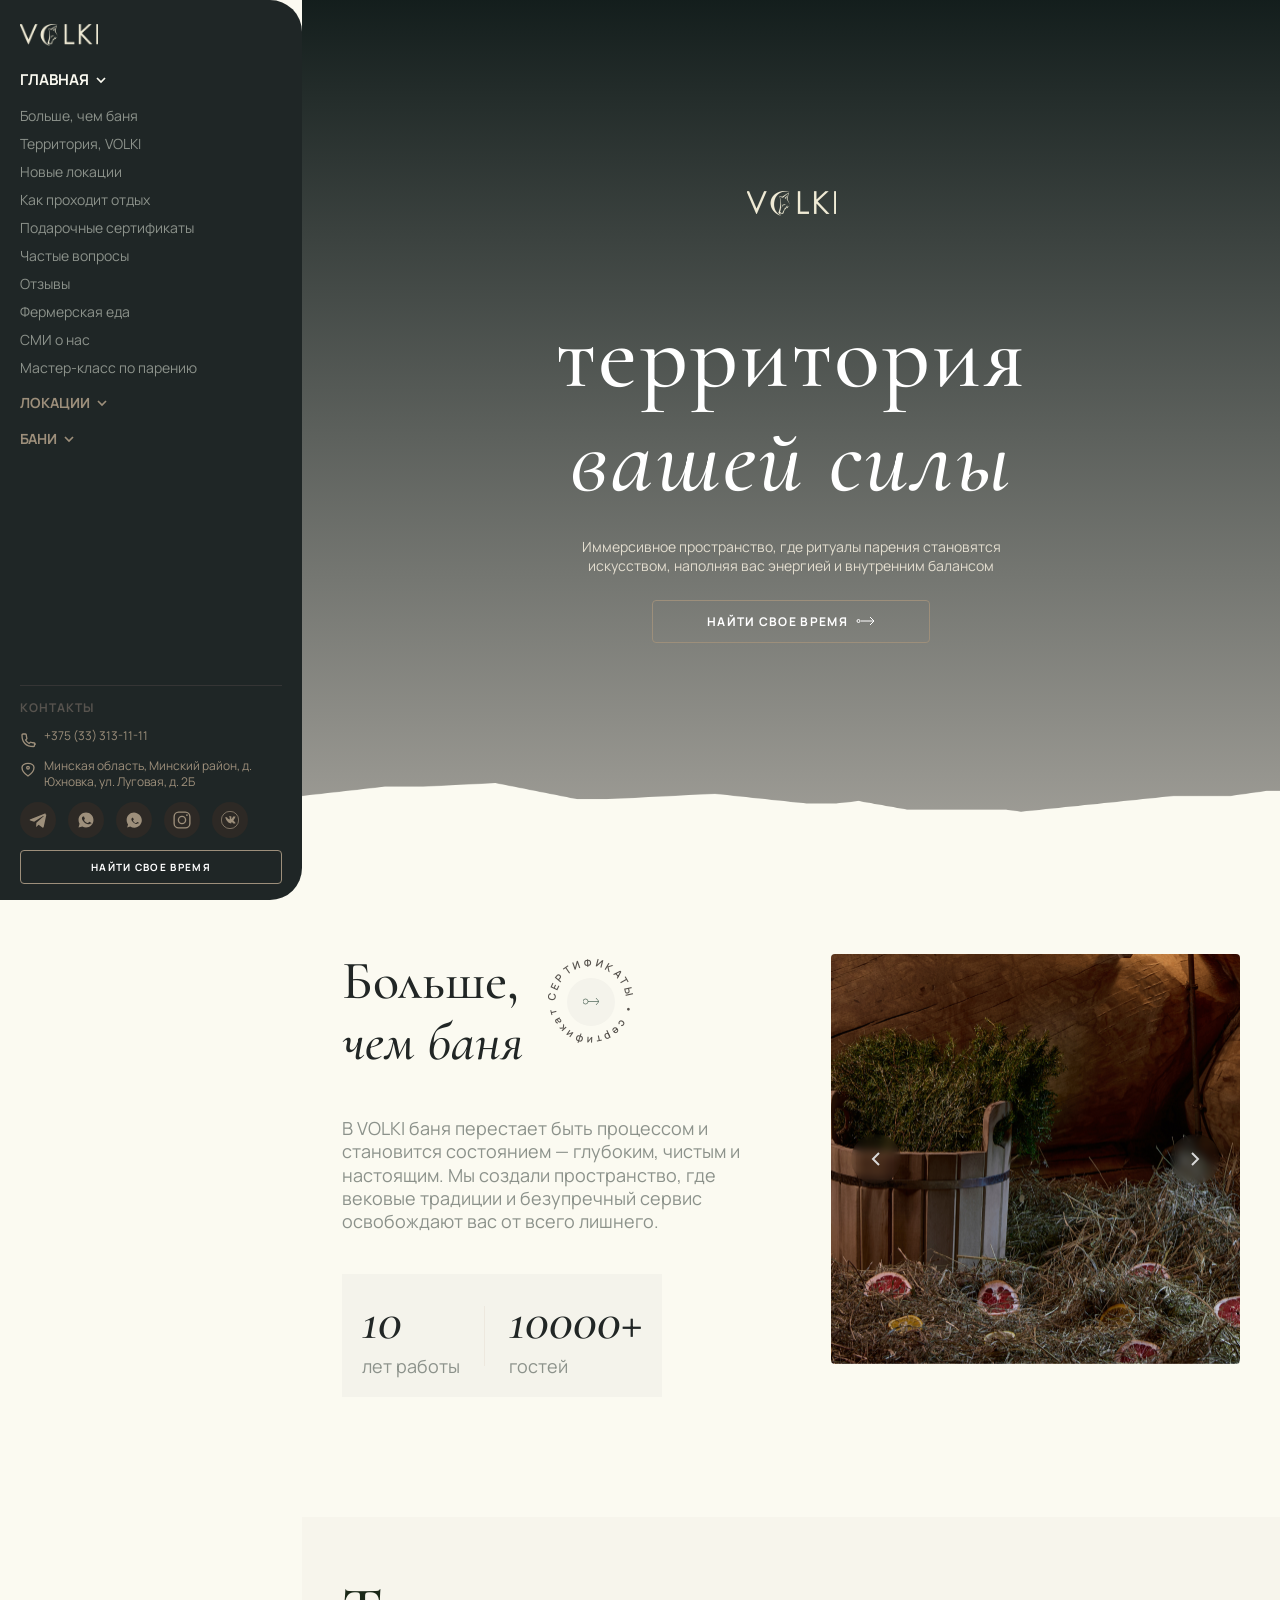
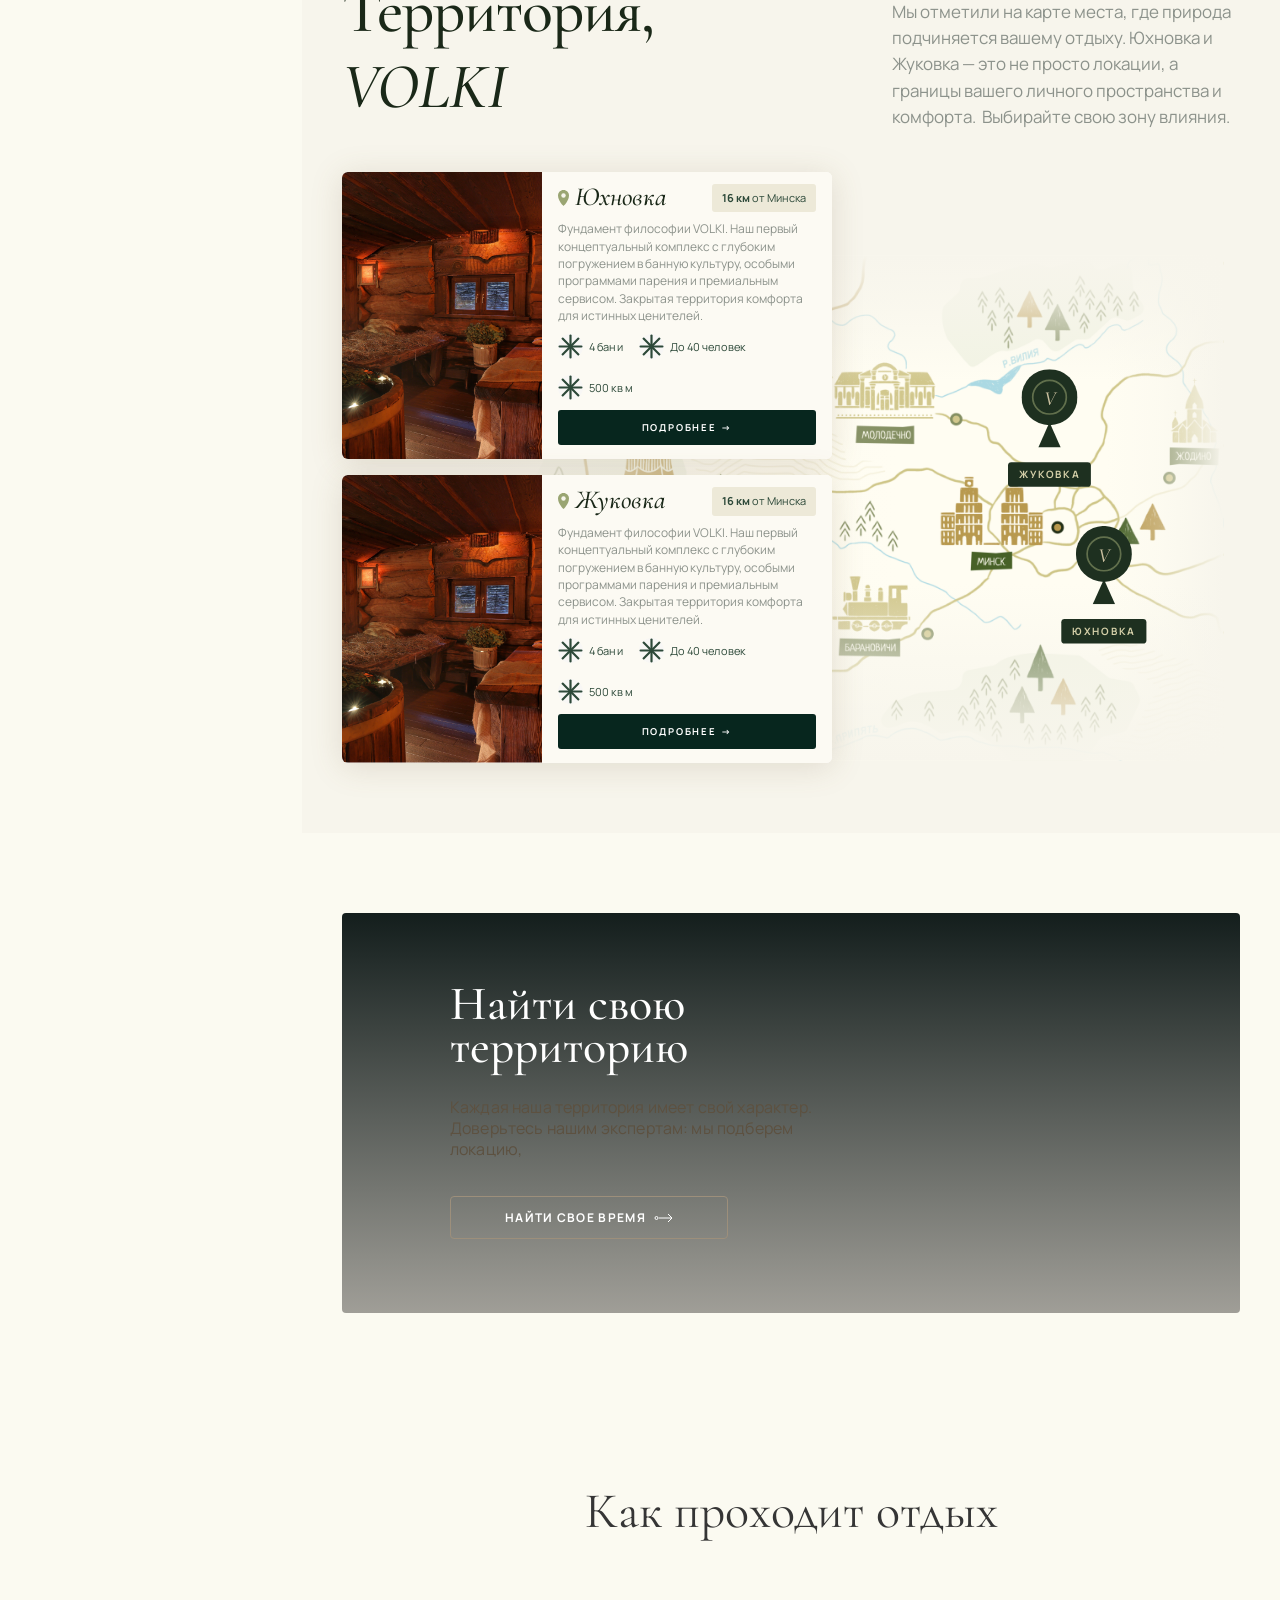
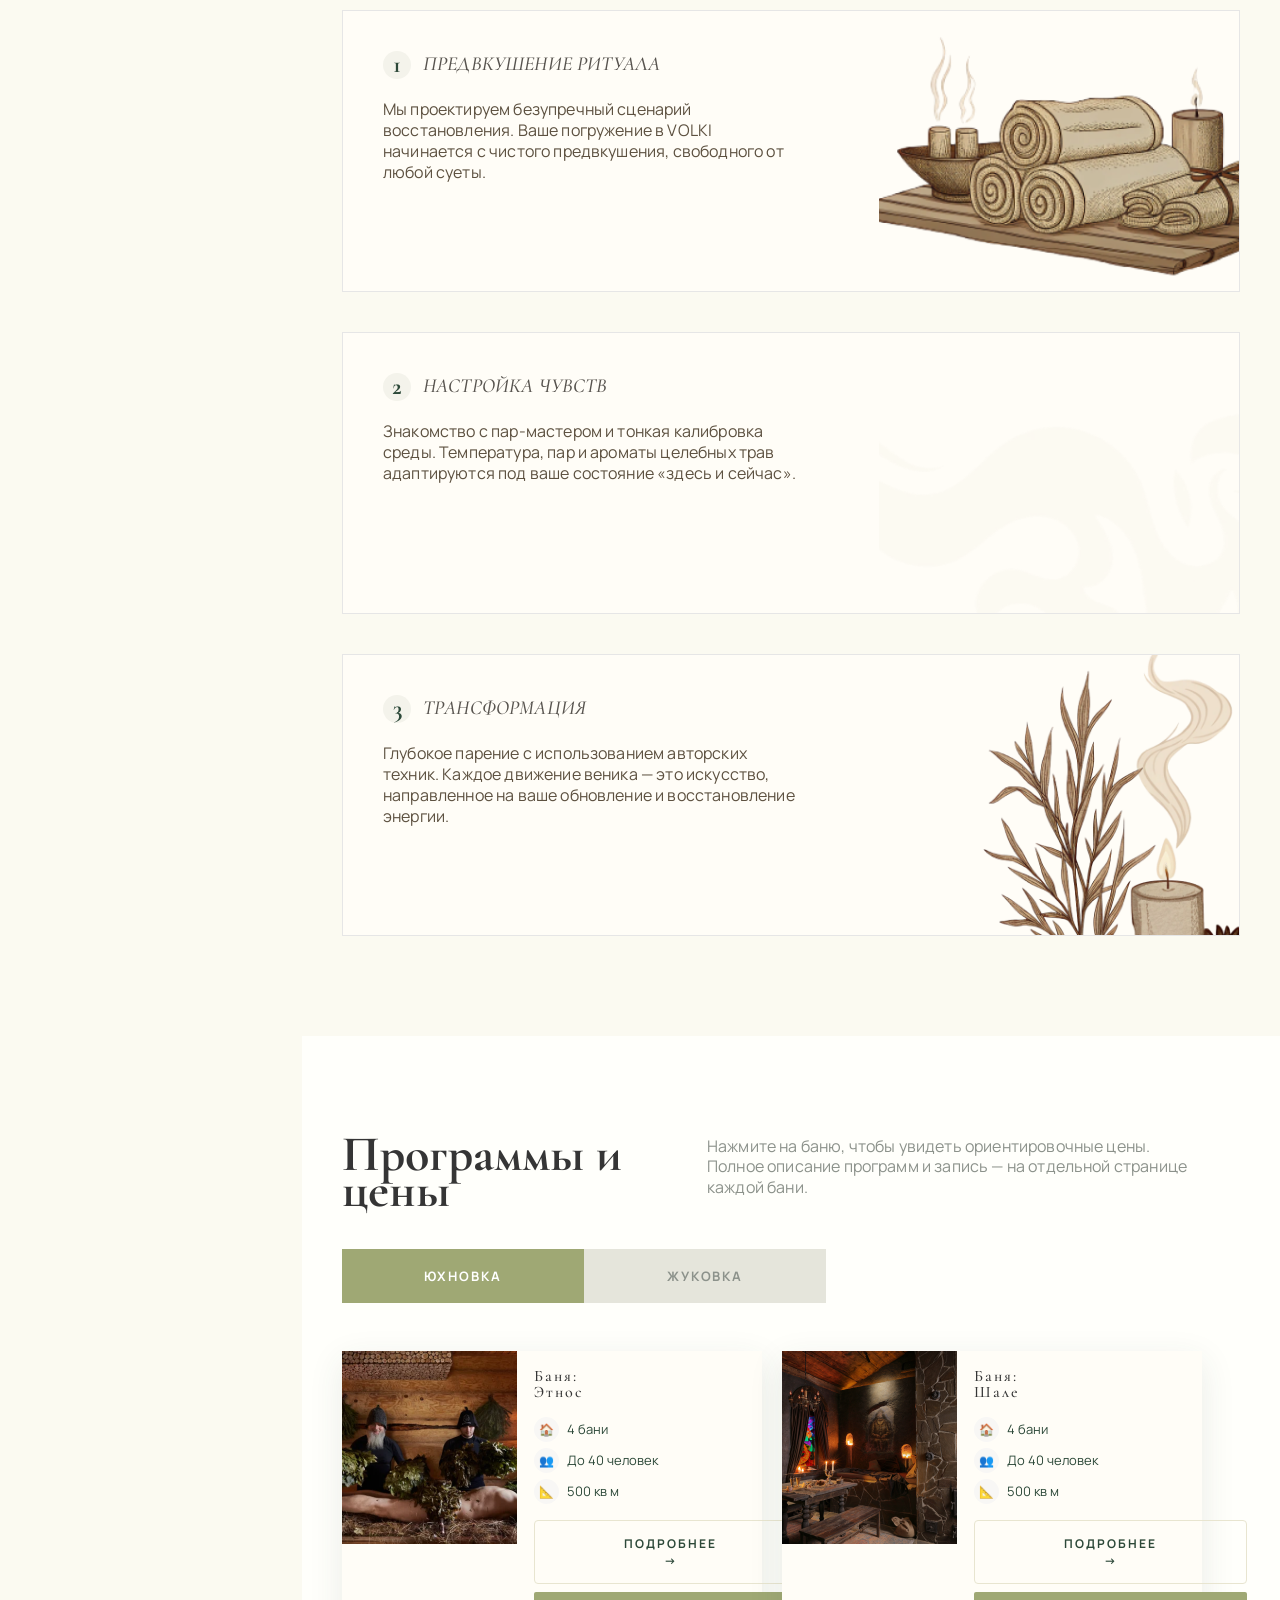
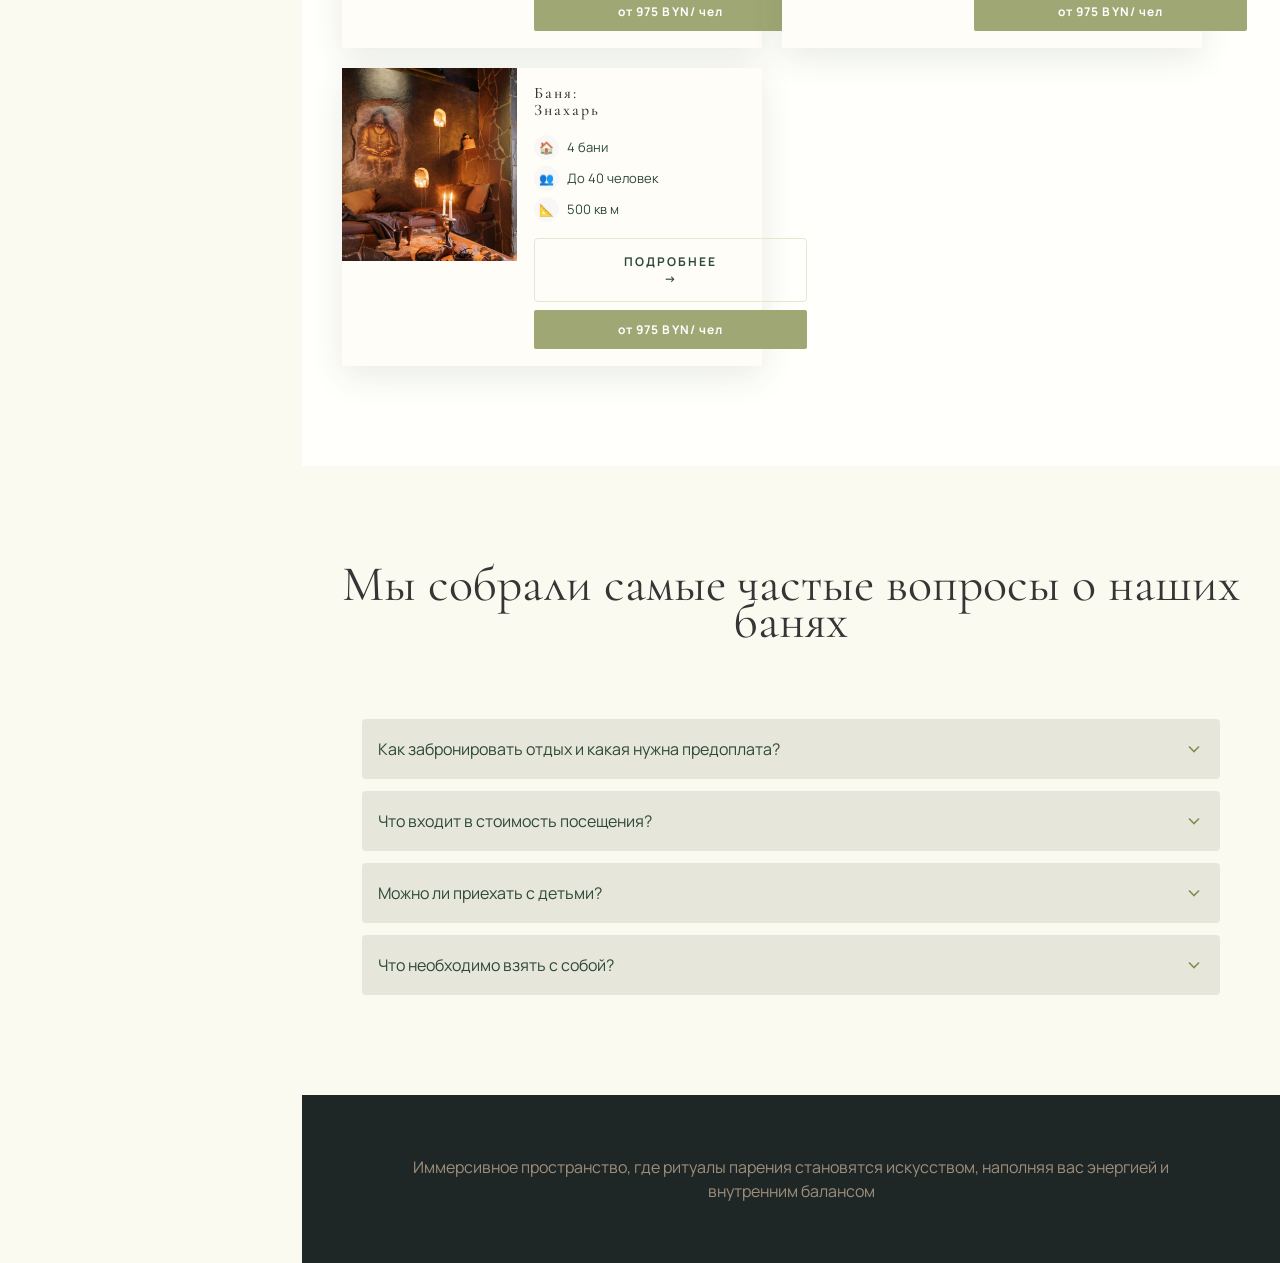
==== home.html @ fb0eeafc "Реорганизация структуры проекта - Создана логичная структура директорий (css/, js/, assets/, section" ====
<!DOCTYPE html>
<html lang="ru">
<head>
    <meta charset="UTF-8">
    <meta name="viewport" content="width=device-width, initial-scale=1.0">
    <title>VOLKI - Территория вашей силы</title>
    <link rel="preconnect" href="https://fonts.googleapis.com">
    <link rel="preconnect" href="https://fonts.gstatic.com" crossorigin>
    <link href="https://fonts.googleapis.com/css2?family=Cormorant+Garamond:ital,wght@0,400;0,500;0,600;1,400;1,500;1,600&family=Manrope:wght@400;500;600;700&display=swap" rel="stylesheet">
    <link rel="stylesheet" href="css/home-styles.css">
    <link rel="stylesheet" href="css/sections/territory-section.css">
</head>
<body>
    <!-- Mobile Menu Toggle -->
    <button class="menu-toggle" aria-label="Toggle menu">
        <span></span>
        <span></span>
        <span></span>
    </button>

    <!-- Left Sidebar Menu -->
    <aside class="sidebar-menu">
        <div class="sidebar-content">
            <!-- Top Section -->
            <div class="sidebar-top">
                <!-- Logo -->
                <div class="sidebar-logo">
                    <img src="assets/images/logo.png" alt="VOLKI">
                </div>

                <!-- Main Navigation -->
                <div class="sidebar-nav-header">
                    <span>ГЛАВНАЯ</span>
                    <svg width="16" height="16" viewBox="0 0 16 16" fill="none">
                        <path d="M4 6l4 4 4-4" stroke="#fbfaf1" stroke-width="1.67"/>
                    </svg>
                </div>

                <nav class="sidebar-nav">
                    <a href="#more-than-banya" class="nav-link">Больше, чем баня</a>
                    <a href="#territory" class="nav-link">Территория, VOLKI</a>
                    <a href="#new-locations" class="nav-link">Новые локации</a>
                    <a href="#rest-process" class="nav-link">Как проходит отдых</a>
                    <a href="#certificates" class="nav-link">Подарочные сертификаты</a>
                    <a href="#faq" class="nav-link">Частые вопросы</a>
                    <a href="#reviews" class="nav-link">Отзывы</a>
                    <a href="#farm-food" class="nav-link">Фермерская еда</a>
                    <a href="#media" class="nav-link">СМИ о нас</a>
                    <a href="#masterclass" class="nav-link">Мастер-класс по парению</a>
                </nav>

                <!-- Locations Section -->
                <div class="sidebar-section">
                    <div class="sidebar-section-header">
                        <span>ЛОКАЦИИ</span>
                        <svg width="16" height="16" viewBox="0 0 16 16" fill="none">
                            <path d="M4 6l4 4 4-4" stroke="#9d8f7b" stroke-width="1.67"/>
                        </svg>
                    </div>
                </div>

                <!-- Banya Section -->
                <div class="sidebar-section">
                    <div class="sidebar-section-header">
                        <span>БАНИ</span>
                        <svg width="16" height="16" viewBox="0 0 16 16" fill="none">
                            <path d="M4 6l4 4 4-4" stroke="#9d8f7b" stroke-width="1.67"/>
                        </svg>
                    </div>
                </div>
            </div>

            <!-- Bottom Section -->
            <div class="sidebar-bottom">
                <!-- Divider -->
                <div class="sidebar-divider"></div>

                <!-- Contacts -->
                <div class="sidebar-contacts">
                    <h4 class="contacts-title">Контакты</h4>

                    <a href="tel:+375333131111" class="contact-item">
                        <svg width="16" height="16" viewBox="0 0 16 16" fill="none">
                            <path d="M14.5 11.2v2.3c0 .6-.5 1-1 1-7.5 0-11.5-4-11.5-11.5 0-.6.5-1 1-1h2.3c.5 0 1 .4 1 1 0 1 .2 2 .5 2.8.2.4.1.9-.2 1.2l-1 1c.8 1.5 2 2.7 3.5 3.5l1-1c.3-.3.8-.4 1.2-.2.9.3 1.8.5 2.8.5.6 0 1 .4 1 .9z" stroke="#9d8f7b" stroke-width="1.33" fill="none"/>
                        </svg>
                        <span>+375 (33) 313-11-11</span>
                    </a>

                    <div class="contact-item">
                        <svg width="16" height="16" viewBox="0 0 16 16" fill="none">
                            <path d="M8 14s-6-4-6-8.5C2 3 4.7 1.3 8 1.3S14 3 14 5.5C14 10 8 14 8 14z" stroke="#9d8f7b" stroke-width="1.33" fill="none"/>
                            <circle cx="8" cy="5.7" r="1.3" stroke="#9d8f7b" stroke-width="1.33" fill="none"/>
                        </svg>
                        <span>Минская область, Минский район, д. Юхновка, ул. Луговая, д. 2Б</span>
                    </div>
                </div>

                <!-- Social Links -->
                <div class="sidebar-social">
                    <a href="#" class="social-link" aria-label="Telegram">
                        <svg width="20" height="20" viewBox="0 0 20 20" fill="none">
                            <path d="M18.4 2.6L1.6 9.2c-1.1.4-1.1 1.1-.2 1.4l4.3 1.3 10-6.3c.5-.3.9-.1.6.2l-8.1 7.3-.3 4.4c.4 0 .6-.2.8-.4l2-1.9 4.2 3.1c.8.4 1.3.2 1.5-.7l2.7-12.7c.3-1.1-.4-1.6-1.1-1.3z" fill="#9d8f7b"/>
                        </svg>
                    </a>
                    <a href="#" class="social-link" aria-label="WhatsApp">
                    <svg width="20" height="20" viewBox="0 0 20 20" fill="none">
                        <path d="M10 1.7C5.3 1.7 1.7 5.3 1.7 10c0 1.5.4 2.9 1.1 4.1L1.7 18.3l4.3-1.1c1.2.7 2.6 1.1 4 1.1 4.7 0 8.3-3.6 8.3-8.3S14.7 1.7 10 1.7zm4.8 11.8c-.2.6-1.2 1.1-1.6 1.2-.4 0-.9.1-2.8-.6-2.4-1-3.9-3.4-4-3.6-.1-.2-.9-1.2-.9-2.3s.6-1.6.8-1.8c.2-.2.4-.3.6-.3h.4c.2 0 .4 0 .6.4.2.5.7 1.7.8 1.8.1.1.1.3 0 .4-.1.2-.2.3-.3.4l-.4.5c-.1.1-.3.3-.1.6.2.3.7 1.2 1.6 1.9 1.1.9 2 1.2 2.3 1.3.3.1.4.1.6-.1.2-.2.7-.8.9-1.1.2-.3.4-.2.6-.1.2.1 1.3.6 1.5.7.2.1.4.2.4.3.1.2.1.9-.1 1.5z" fill="#9d8f7b"/>
                    </svg>
                </a>
                <a href="#" class="social-link" aria-label="Viber">
                    <svg width="20" height="20" viewBox="0 0 20 20" fill="none">
                        <path d="M10 1.8c-4.5 0-8.2 3.7-8.2 8.2 0 1.8.6 3.5 1.6 4.9l-1 3.3 3.4-1c1.4.9 3 1.4 4.7 1.4 4.5 0 8.2-3.7 8.2-8.2S14.5 1.8 10 1.8zm4.5 11.5c-.2.5-.9 1-1.3 1-.3 0-.7.1-2.2-.5-1.9-.8-3.1-2.7-3.2-2.8-.1-.1-.7-1-.7-1.8s.5-1.3.6-1.5c.2-.2.3-.2.5-.2h.3c.2 0 .3 0 .5.3.2.4.6 1.4.6 1.5.1.1.1.2 0 .3-.1.2-.2.2-.3.4l-.3.4c-.1.1-.2.2-.1.5.2.2.6 1 1.3 1.5.9.7 1.6 1 1.8 1 .2.1.3.1.5-.1.2-.2.6-.6.7-.9.2-.2.3-.2.5-.1.2.1 1 .5 1.2.6.2.1.3.2.3.2.1.2.1.7-.1 1.2z" fill="#9d8f7b"/>
                    </svg>
                </a>
                <a href="#" class="social-link" aria-label="Instagram">
                    <svg width="20" height="20" viewBox="0 0 20 20" fill="none">
                        <rect x="1.25" y="1.25" width="17.5" height="17.5" rx="5" stroke="#9d8f7b" stroke-width="1.5" fill="none"/>
                        <circle cx="10" cy="10" r="4" stroke="#9d8f7b" stroke-width="1.5" fill="none"/>
                        <circle cx="15.5" cy="4.5" r="1" fill="#9d8f7b"/>
                    </svg>
                </a>
                <a href="#" class="social-link" aria-label="VK">
                    <svg width="20" height="20" viewBox="0 0 20 20" fill="none">
                        <circle cx="10" cy="10" r="9.6" stroke="#9d8f7b" stroke-width="0.8" fill="none"/>
                        <path d="M10.5 13.8h.7s.2 0 .3-.1c.1-.1.1-.3.1-.3s0-1 .4-1.1c.4-.1 1 1 1.5 1.4.4.3.7.2.7.2l1.4-.1s.7 0 .4-.6c0-.1-.3-.6-1.4-1.7-1.2-1.1-1-1 .4-3 .8-1.2 1.2-2 1.1-2.3-.1-.3-.8-.2-.8-.2h-1.6s-.1 0-.2.1c-.1 0-.1.1-.1.1s-.3.7-.6 1.3c-.7 1.3-1 1.4-1.1 1.3-.3-.2-.2-.7-.2-1.1 0-1.2.2-1.7-.4-1.8-.2 0-.3-.1-.8-.1-.6 0-1.1 0-1.4.1-.2.1-.3.3-.2.3.1 0 .5.1.7.4.3.4.3 1.2.3 1.2s.2 1.4-.4 1.6c-.4.1-.9-.5-2-1.3-.3-.4-.5-.9-.5-.9s0-.1-.1-.2c-.1-.1-.2-.1-.2-.1h-1.5s-.2 0-.3.1c-.1.1 0 .2 0 .2s1.4 3.3 3 5c1.5 1.5 3.2 1.4 3.2 1.4z" fill="#9d8f7b"/>
                    </svg>
                </a>
            </div>

            <!-- CTA Button -->
            <button class="sidebar-cta">
                <span>Найти свое время</span>
            </button>
        </div>
    </div>
</aside>

    <!-- Main Content -->
    <main class="main-content">
    <!-- Hero Section -->
    <section class="hero">
        <div class="hero-content">
            <div class="logo">
                <img src="assets/images/logo.png" alt="VOLKI">
            </div>
            <div class="hero-text">
                <h1 class="hero-title">
                    <span class="title-regular">территория</span>
                    <span class="title-italic">вашей силы</span>
                </h1>
                <p class="hero-description">
                    Иммерсивное пространство, где ритуалы парения становятся искусством, наполняя вас энергией и внутренним балансом
                </p>
                <button class="cta-button">
                    <span>Найти свое время</span>
                    <svg width="19" height="16" viewBox="0 0 19 16" fill="none">
                        <circle cx="2.5" cy="8" r="1.5" stroke="white"/>
                        <path d="M5 8h13M14 4l4 4-4 4" stroke="white" stroke-width="1"/>
                    </svg>
                </button>
            </div>
        </div>
        <!-- Wave Divider -->
        <div class="wave-divider">
            <img src="assets/images/wave-divider.png" alt="">
        </div>
    </section>

    <!-- More Than Banya Section -->
    <section id="more-than-banya" class="more-than-banya-section">
        <div class="container">
            <div class="more-than-banya-content">
                <div class="more-than-banya-text">
                    <div class="title-with-badge">
                        <h2 class="section-title">
                            <span class="title-regular">Больше,</span>
                            <span class="title-italic">чем баня</span>
                        </h2>
                        <div class="rotating-badge">
                            <svg class="rotating-text" viewBox="0 0 100 100" width="95" height="95">
                                <defs>
                                    <path id="circlePath" d="M 50, 50 m -37, 0 a 37,37 0 1,1 74,0 a 37,37 0 1,1 -74,0"/>
                                </defs>
                                <text fill="#57534e" font-size="11" font-family="Manrope" font-weight="600" letter-spacing="3">
                                    <textPath href="#circlePath">СЕРТИФИКАТЫ • сертификат VOLKI • </textPath>
                                </text>
                            </svg>
                            <div class="badge-center">
                                <svg width="16" height="13" viewBox="0 0 16 13" fill="none">
                                    <circle cx="2.5" cy="6.5" r="2.5" fill="none" stroke="#2d4939" stroke-width="0.6"/>
                                    <path d="M5 6.5h11M13 3l3 3.5-3 3.5" stroke="#2d4939" stroke-width="0.6"/>
                                </svg>
                            </div>
                        </div>
                    </div>
                    <p class="section-description">
                        В VOLKI баня перестает быть процессом и становится состоянием — глубоким, чистым и настоящим. Мы создали пространство, где вековые традиции и безупречный сервис освобождают вас от всего лишнего.
                    </p>
                    <div class="stats-grid">
                        <div class="stat-item">
                            <div class="stat-number">10</div>
                            <div class="stat-label">лет работы</div>
                        </div>
                        <div class="stat-divider"></div>
                        <div class="stat-item">
                            <div class="stat-number">10000+</div>
                            <div class="stat-label">гостей</div>
                        </div>
                    </div>
                </div>
                <div class="more-than-banya-image">
                    <img src="assets/images/more-than-banya-bg.png" alt="VOLKI интерьер">
                    <button class="nav-btn prev-btn" aria-label="Previous">
                        <svg width="24" height="24" viewBox="0 0 24 24" fill="none">
                            <path d="M15 18l-6-6 6-6" stroke="#d9d9d9" stroke-width="2"/>
                        </svg>
                    </button>
                    <button class="nav-btn next-btn" aria-label="Next">
                        <svg width="24" height="24" viewBox="0 0 24 24" fill="none">
                            <path d="M9 18l6-6-6-6" stroke="#d9d9d9" stroke-width="2"/>
                        </svg>
                    </button>
                </div>
            </div>
        </div>
    </section>

    <!-- Territory Section -->
    <section id="territory" class="territory-section">

    <!-- ── MAP: absolute background, bleeds under cards ── -->
    <div class="territory-map-bg">
        <img src="assets/images/territory-map-clean.png" alt="Карта территорий VOLKI">

        <div class="map-markers">
            <!-- ЖУКОВКА -->
            <div class="map-marker marker-zhukovka">
                <svg width="50" height="70" viewBox="0 0 50 70" fill="none" xmlns="http://www.w3.org/2000/svg">
                    <circle cx="25" cy="25" r="25" fill="#1e3020"/>
                    <path d="M25 47.5 L15 70 L35 70 Z" fill="#1e3020"/>
                    <circle cx="25" cy="25" r="15" fill="#1e3020" stroke="rgba(154,165,114,0.55)" stroke-width="1.5"/>
                    <text x="25" y="32" text-anchor="middle" fill="#c8be9e"
                          font-size="18" font-family="Cormorant Garamond, serif"
                          font-style="italic" font-weight="500">V</text>
                </svg>
                <div class="marker-label">ЖУКОВКА</div>
            </div>

            <!-- ЮХНОВКА -->
            <div class="map-marker marker-yukhnovka">
                <svg width="50" height="70" viewBox="0 0 50 70" fill="none" xmlns="http://www.w3.org/2000/svg">
                    <circle cx="25" cy="25" r="25" fill="#1e3020"/>
                    <path d="M25 47.5 L15 70 L35 70 Z" fill="#1e3020"/>
                    <circle cx="25" cy="25" r="15" fill="#1e3020" stroke="rgba(154,165,114,0.55)" stroke-width="1.5"/>
                    <text x="25" y="32" text-anchor="middle" fill="#c8be9e"
                          font-size="18" font-family="Cormorant Garamond, serif"
                          font-style="italic" font-weight="500">V</text>
                </svg>
                <div class="marker-label">ЮХНОВКА</div>
            </div>
        </div>
    </div>

    <!-- ── CONTENT ── -->
    <div class="container">
        <div class="territory-layout">

            <div class="territory-header">
                <h2 class="section-title">
                    <span class="title-regular">Территория,</span>
                    <span class="title-italic">VOLKI</span>
                </h2>
            </div>

            <div class="territory-description">
                <p>Мы отметили на карте места, где природа подчиняется вашему отдыху. Юхновка и Жуковка — это не просто локации, а границы вашего личного пространства и комфорта.&nbsp; Выбирайте свою зону влияния.</p>
            </div>

            <div class="territory-cards">

                <!-- Юхновка -->
                <div class="location-card">
                    <div class="location-image">
                        <img src="assets/images/yukhnovka-photo.png" alt="Юхновка">
                    </div>
                    <div class="location-info">
                        <div class="location-header">
                            <div class="location-title">
                                <svg class="location-icon" width="11" height="16" viewBox="0 0 11 16" fill="none">
                                    <path d="M5.5 0C2.46 0 0 2.46 0 5.5c0 5.5 5.5 10.5 5.5 10.5S11 11 11 5.5C11 2.46 8.54 0 5.5 0z" fill="#9aa572"/>
                                    <circle cx="5.5" cy="5.5" r="2.2" fill="#f7f5ec"/>
                                </svg>
                                <h3>Юхновка</h3>
                            </div>
                            <div class="location-distance"><strong>16 км</strong> от Минска</div>
                        </div>
                        <p class="location-description">Фундамент философии VOLKI. Наш первый концептуальный комплекс с глубоким погружением в банную культуру, особыми программами парения и премиальным сервисом. Закрытая территория комфорта для истинных ценителей.</p>
                        <div class="location-features">
                            <div class="feature-item">
                                <svg width="16" height="16" viewBox="0 0 16 16" fill="none" class="feature-icon">
                                    <line x1="8" y1="1" x2="8" y2="15" stroke="#2d4939" stroke-width="1.4" stroke-linecap="round"/>
                                    <line x1="1" y1="8" x2="15" y2="8" stroke="#2d4939" stroke-width="1.4" stroke-linecap="round"/>
                                    <line x1="2.93" y1="2.93" x2="13.07" y2="13.07" stroke="#2d4939" stroke-width="1.4" stroke-linecap="round"/>
                                    <line x1="13.07" y1="2.93" x2="2.93" y2="13.07" stroke="#2d4939" stroke-width="1.4" stroke-linecap="round"/>
                                </svg>
                                <span>4 бани</span>
                            </div>
                            <div class="feature-item">
                                <svg width="16" height="16" viewBox="0 0 16 16" fill="none" class="feature-icon">
                                    <line x1="8" y1="1" x2="8" y2="15" stroke="#2d4939" stroke-width="1.4" stroke-linecap="round"/>
                                    <line x1="1" y1="8" x2="15" y2="8" stroke="#2d4939" stroke-width="1.4" stroke-linecap="round"/>
                                    <line x1="2.93" y1="2.93" x2="13.07" y2="13.07" stroke="#2d4939" stroke-width="1.4" stroke-linecap="round"/>
                                    <line x1="13.07" y1="2.93" x2="2.93" y2="13.07" stroke="#2d4939" stroke-width="1.4" stroke-linecap="round"/>
                                </svg>
                                <span>До 40 человек</span>
                            </div>
                            <div class="feature-item">
                                <svg width="16" height="16" viewBox="0 0 16 16" fill="none" class="feature-icon">
                                    <line x1="8" y1="1" x2="8" y2="15" stroke="#2d4939" stroke-width="1.4" stroke-linecap="round"/>
                                    <line x1="1" y1="8" x2="15" y2="8" stroke="#2d4939" stroke-width="1.4" stroke-linecap="round"/>
                                    <line x1="2.93" y1="2.93" x2="13.07" y2="13.07" stroke="#2d4939" stroke-width="1.4" stroke-linecap="round"/>
                                    <line x1="13.07" y1="2.93" x2="2.93" y2="13.07" stroke="#2d4939" stroke-width="1.4" stroke-linecap="round"/>
                                </svg>
                                <span>500 кв м</span>
                            </div>
                        </div>
                        <button class="location-button">Подробнее →</button>
                    </div>
                </div>

                <!-- Жуковка -->
                <div class="location-card">
                    <div class="location-image">
                        <img src="assets/images/zhukovka-photo.png" alt="Жуковка">
                    </div>
                    <div class="location-info">
                        <div class="location-header">
                            <div class="location-title">
                                <svg class="location-icon" width="11" height="16" viewBox="0 0 11 16" fill="none">
                                    <path d="M5.5 0C2.46 0 0 2.46 0 5.5c0 5.5 5.5 10.5 5.5 10.5S11 11 11 5.5C11 2.46 8.54 0 5.5 0z" fill="#9aa572"/>
                                    <circle cx="5.5" cy="5.5" r="2.2" fill="#f7f5ec"/>
                                </svg>
                                <h3>Жуковка</h3>
                            </div>
                            <div class="location-distance"><strong>16 км</strong> от Минска</div>
                        </div>
                        <p class="location-description">Фундамент философии VOLKI. Наш первый концептуальный комплекс с глубоким погружением в банную культуру, особыми программами парения и премиальным сервисом. Закрытая территория комфорта для истинных ценителей.</p>
                        <div class="location-features">
                            <div class="feature-item">
                                <svg width="16" height="16" viewBox="0 0 16 16" fill="none" class="feature-icon">
                                    <line x1="8" y1="1" x2="8" y2="15" stroke="#2d4939" stroke-width="1.4" stroke-linecap="round"/>
                                    <line x1="1" y1="8" x2="15" y2="8" stroke="#2d4939" stroke-width="1.4" stroke-linecap="round"/>
                                    <line x1="2.93" y1="2.93" x2="13.07" y2="13.07" stroke="#2d4939" stroke-width="1.4" stroke-linecap="round"/>
                                    <line x1="13.07" y1="2.93" x2="2.93" y2="13.07" stroke="#2d4939" stroke-width="1.4" stroke-linecap="round"/>
                                </svg>
                                <span>4 бани</span>
                            </div>
                            <div class="feature-item">
                                <svg width="16" height="16" viewBox="0 0 16 16" fill="none" class="feature-icon">
                                    <line x1="8" y1="1" x2="8" y2="15" stroke="#2d4939" stroke-width="1.4" stroke-linecap="round"/>
                                    <line x1="1" y1="8" x2="15" y2="8" stroke="#2d4939" stroke-width="1.4" stroke-linecap="round"/>
                                    <line x1="2.93" y1="2.93" x2="13.07" y2="13.07" stroke="#2d4939" stroke-width="1.4" stroke-linecap="round"/>
                                    <line x1="13.07" y1="2.93" x2="2.93" y2="13.07" stroke="#2d4939" stroke-width="1.4" stroke-linecap="round"/>
                                </svg>
                                <span>До 40 человек</span>
                            </div>
                            <div class="feature-item">
                                <svg width="16" height="16" viewBox="0 0 16 16" fill="none" class="feature-icon">
                                    <line x1="8" y1="1" x2="8" y2="15" stroke="#2d4939" stroke-width="1.4" stroke-linecap="round"/>
                                    <line x1="1" y1="8" x2="15" y2="8" stroke="#2d4939" stroke-width="1.4" stroke-linecap="round"/>
                                    <line x1="2.93" y1="2.93" x2="13.07" y2="13.07" stroke="#2d4939" stroke-width="1.4" stroke-linecap="round"/>
                                    <line x1="13.07" y1="2.93" x2="2.93" y2="13.07" stroke="#2d4939" stroke-width="1.4" stroke-linecap="round"/>
                                </svg>
                                <span>500 кв м</span>
                            </div>
                        </div>
                        <button class="location-button">Подробнее →</button>
                    </div>
                </div>

            </div>

            <div class="territory-map-cell"></div>

        </div>
    </div>
</section>

    <!-- Find Territory CTA Section -->
    <section class="find-territory-section">
        <div class="container">
            <div class="find-territory-card">
                <div class="card-content">
                    <h2 class="card-title">
                        <span class="title-regular">Найти свою</span>
                        <span class="title-regular">территорию</span>
                    </h2>
                    <p class="card-description">
                        Каждая наша территория имеет свой характер. Доверьтесь нашим экспертам: мы подберем локацию,
                    </p>
                    <button class="cta-button">
                        <span>Найти свое время</span>
                        <svg width="19" height="16" viewBox="0 0 19 16" fill="none">
                            <circle cx="2.5" cy="8" r="1.5" stroke="white"/>
                            <path d="M5 8h13M14 4l4 4-4 4" stroke="white" stroke-width="1"/>
                        </svg>
                    </button>
                </div>
            </div>
        </div>
    </section>

    <!-- How Rest Works Section -->
    <section class="rest-process-section">
        <div class="container">
            <h2 class="section-title-center">Как проходит отдых</h2>
            <div class="rest-cards">
                <div class="rest-card">
                    <div class="card-text">
                        <div class="card-header">
                            <div class="card-number">1</div>
                            <h3 class="card-title-italic">ПРЕДВКУШЕНИЕ РИТУАЛА</h3>
                        </div>
                        <p class="card-description">
                            Мы проектируем безупречный сценарий восстановления. Ваше погружение в VOLKI начинается с чистого предвкушения, свободного от любой суеты.
                        </p>
                    </div>
                    <div class="card-image">
                        <img src="assets/images/rest-1.png" alt="Предвкушение ритуала">
                    </div>
                </div>
                <div class="rest-card">
                    <div class="card-text">
                        <div class="card-header">
                            <div class="card-number">2</div>
                            <h3 class="card-title-italic">НАСТРОЙКА ЧУВСТВ</h3>
                        </div>
                        <p class="card-description">
                            Знакомство с пар-мастером и тонкая калибровка среды. Температура, пар и ароматы целебных трав адаптируются под ваше состояние «здесь и сейчас».
                        </p>
                    </div>
                    <div class="card-image">
                        <img src="assets/images/rest-2.png" alt="Настройка чувств">
                    </div>
                </div>
                <div class="rest-card">
                    <div class="card-text">
                        <div class="card-header">
                            <div class="card-number">3</div>
                            <h3 class="card-title-italic">ТРАНСФОРМАЦИЯ</h3>
                        </div>
                        <p class="card-description">
                            Глубокое парение с использованием авторских техник. Каждое движение веника — это искусство, направленное на ваше обновление и восстановление энергии.
                        </p>
                    </div>
                    <div class="card-image">
                        <img src="assets/images/rest-3.png" alt="Трансформация">
                    </div>
                </div>
            </div>
        </div>
    </section>

    <!-- Programs and Prices Section -->
    <section class="programs-section">
        <div class="container">
            <div class="programs-header">
                <h2 class="section-title-left">Программы и цены</h2>
                <p class="section-description-right">
                    Нажмите на баню, чтобы увидеть ориентировочные цены.<br>
                    Полное описание программ и запись — на отдельной странице каждой бани.
                </p>
            </div>
            <div class="location-tabs">
                <button class="tab-button active">Юхновка</button>
                <button class="tab-button">Жуковка</button>
            </div>
            <div class="banya-cards">
                <div class="banya-card">
                    <img src="assets/images/banya-etnos.png" alt="Баня Этнос" class="banya-image">
                    <div class="banya-info">
                        <h3 class="banya-name">Баня:<br>Этнос</h3>
                        <div class="banya-features">
                            <div class="feature">
                                <span class="feature-icon">🏠</span>
                                <span>4 бани</span>
                            </div>
                            <div class="feature">
                                <span class="feature-icon">👥</span>
                                <span>До 40 человек</span>
                            </div>
                            <div class="feature">
                                <span class="feature-icon">📐</span>
                                <span>500 кв м</span>
                            </div>
                        </div>
                        <button class="details-button">ПОдробнее →</button>
                        <div class="price-tag">от 975 BYN/ чел</div>
                    </div>
                </div>
                <div class="banya-card">
                    <img src="assets/images/banya-shale.png" alt="Баня Шале" class="banya-image">
                    <div class="banya-info">
                        <h3 class="banya-name">Баня:<br>Шале</h3>
                        <div class="banya-features">
                            <div class="feature">
                                <span class="feature-icon">🏠</span>
                                <span>4 бани</span>
                            </div>
                            <div class="feature">
                                <span class="feature-icon">👥</span>
                                <span>До 40 человек</span>
                            </div>
                            <div class="feature">
                                <span class="feature-icon">📐</span>
                                <span>500 кв м</span>
                            </div>
                        </div>
                        <button class="details-button">ПОдробнее →</button>
                        <div class="price-tag">от 975 BYN/ чел</div>
                    </div>
                </div>
                <div class="banya-card">
                    <img src="assets/images/banya-znahar.png" alt="Баня Знахарь" class="banya-image">
                    <div class="banya-info">
                        <h3 class="banya-name">Баня:<br>Знахарь</h3>
                        <div class="banya-features">
                            <div class="feature">
                                <span class="feature-icon">🏠</span>
                                <span>4 бани</span>
                            </div>
                            <div class="feature">
                                <span class="feature-icon">👥</span>
                                <span>До 40 человек</span>
                            </div>
                            <div class="feature">
                                <span class="feature-icon">📐</span>
                                <span>500 кв м</span>
                            </div>
                        </div>
                        <button class="details-button">ПОдробнее →</button>
                        <div class="price-tag">от 975 BYN/ чел</div>
                    </div>
                </div>
            </div>
        </div>
    </section>

    <!-- FAQ Section -->
    <section class="faq-section">
        <div class="container">
            <h2 class="section-title-center">Мы собрали самые частые вопросы о наших банях</h2>
            <div class="faq-list">
                <div class="faq-item">
                    <button class="faq-question">
                        <span>Как забронировать отдых и какая нужна предоплата?</span>
                        <svg class="faq-icon" width="20" height="20" viewBox="0 0 20 20">
                            <path d="M5 7.5l5 5 5-5" stroke="#818f56" stroke-width="1.67" fill="none"/>
                        </svg>
                    </button>
                    <div class="faq-answer">
                        <p>Для бронирования свяжитесь с нами по телефону или через форму на сайте. Предоплата составляет 30% от стоимости.</p>
                    </div>
                </div>
                <div class="faq-item">
                    <button class="faq-question">
                        <span>Что входит в стоимость посещения?</span>
                        <svg class="faq-icon" width="20" height="20" viewBox="0 0 20 20">
                            <path d="M5 7.5l5 5 5-5" stroke="#818f56" stroke-width="1.67" fill="none"/>
                        </svg>
                    </button>
                    <div class="faq-answer">
                        <p>В стоимость входит аренда бани, услуги банщика, веники, чай и легкие закуски.</p>
                    </div>
                </div>
                <div class="faq-item">
                    <button class="faq-question">
                        <span>Можно ли приехать с детьми?</span>
                        <svg class="faq-icon" width="20" height="20" viewBox="0 0 20 20">
                            <path d="M5 7.5l5 5 5-5" stroke="#818f56" stroke-width="1.67" fill="none"/>
                        </svg>
                    </button>
                    <div class="faq-answer">
                        <p>Да, дети приветствуются. Рекомендуемый возраст от 7 лет.</p>
                    </div>
                </div>
                <div class="faq-item">
                    <button class="faq-question">
                        <span>Что необходимо взять с собой?</span>
                        <svg class="faq-icon" width="20" height="20" viewBox="0 0 20 20">
                            <path d="M5 7.5l5 5 5-5" stroke="#818f56" stroke-width="1.67" fill="none"/>
                        </svg>
                    </button>
                    <div class="faq-answer">
                        <p>Возьмите купальные принадлежности, сменную обувь и хорошее настроение. Остальное мы предоставим.</p>
                    </div>
                </div>
            </div>
        </div>
    </section>

    <!-- Footer -->
    <footer class="footer-section">
        <div class="container">
            <p class="footer-text">Иммерсивное пространство, где ритуалы парения становятся искусством, наполняя вас энергией и внутренним балансом</p>
        </div>
    </footer>

    <script src="js/home-script.js"></script>
</main>
</body>
</html>
---- css/home-styles.css ----
/* Reset and Base Styles */
* {
    margin: 0;
    padding: 0;
    box-sizing: border-box;
}

@import url('https://fonts.googleapis.com/css2?family=Cormorant+Garamond:ital,wght@0,400;0,500;0,700;1,500&family=Manrope:wght@400;700&display=swap');

body {
    font-family: 'Manrope', -apple-system, BlinkMacSystemFont, 'Segoe UI', sans-serif;
    background-color: #fbfaf1;
    color: #212625;
    line-height: 1.6;
    overflow-x: hidden;
    margin: 0;
    padding: 0;
}

/* Sidebar Menu */
.sidebar-menu {
    position: fixed;
    left: 0;
    top: 0;
    width: 302px;
    height: 100vh;
    background: #1f2626;
    border-radius: 0 32px 32px 0;
    z-index: 1000;
    overflow: hidden;
    display: flex;
    flex-direction: column;
}

.sidebar-menu::-webkit-scrollbar {
    width: 6px;
}

.sidebar-menu::-webkit-scrollbar-track {
    background: rgba(255, 255, 255, 0.05);
}

.sidebar-menu::-webkit-scrollbar-thumb {
    background: rgba(157, 143, 123, 0.5);
    border-radius: 3px;
}

.sidebar-menu::-webkit-scrollbar-thumb:hover {
    background: rgba(157, 143, 123, 0.7);
}

.sidebar-content {
    padding: 24px 20px 16px;
    display: flex;
    flex-direction: column;
    flex: 1;
    justify-content: space-between;
    min-height: 0;
}

.sidebar-top {
    display: flex;
    flex-direction: column;
    gap: 14px;
}

.sidebar-bottom {
    display: flex;
    flex-direction: column;
    gap: 12px;
}

.sidebar-logo {
    margin-bottom: 0;
}

.sidebar-logo img {
    height: 22px;
    width: auto;
}

.sidebar-nav-header {
    display: flex;
    align-items: center;
    gap: 4px;
    font-size: 15px;
    font-weight: 700;
    color: #fbfaf1;
    letter-spacing: 0;
    cursor: pointer;
    transition: color 0.3s ease;
}

.sidebar-nav-header:hover {
    color: #9d8f7b;
}

.sidebar-nav-header svg {
    transition: transform 0.3s ease;
}

.sidebar-nav-header:hover svg {
    transform: translateY(2px);
}

.sidebar-nav {
    display: flex;
    flex-direction: column;
    gap: 8px;
    margin-top: 0;
}

.nav-link {
    font-size: 14px;
    line-height: 1;
    color: #8c928b;
    text-decoration: none;
    transition: color 0.3s ease, padding-left 0.3s ease;
    padding: 3px 0;
}

.nav-link:hover,
.nav-link.active {
    color: #fbfaf1;
    padding-left: 8px;
}

.nav-link.active {
    font-weight: 700;
}

.sidebar-section {
    margin-top: 0;
}

.sidebar-section-header {
    display: flex;
    align-items: center;
    gap: 4px;
    font-size: 14px;
    font-weight: 700;
    color: #9d8f7b;
    letter-spacing: 0;
    cursor: pointer;
    transition: color 0.3s ease;
}

.sidebar-section-header:hover {
    color: #b5a68f;
}

.sidebar-section-header svg {
    transition: transform 0.3s ease;
}

.sidebar-section-header:hover svg {
    transform: translateY(2px);
}

.sidebar-divider {
    width: 100%;
    height: 1px;
    background: #353535;
    margin: 0;
}

.sidebar-contacts {
    display: flex;
    flex-direction: column;
    gap: 10px;
}

.contacts-title {
    font-size: 12px;
    font-weight: 700;
    color: #57534e;
    letter-spacing: 1px;
    text-transform: uppercase;
    margin: 0;
}

.contact-item {
    display: flex;
    align-items: flex-start;
    gap: 8px;
    font-size: 12px;
    line-height: 1.35;
    color: #9d8f7b;
    text-decoration: none;
    transition: color 0.3s ease;
}

.contact-item:hover {
    color: #b5a68f;
}

.contact-item svg {
    flex-shrink: 0;
    margin-top: 4px;
}

.sidebar-social {
    display: flex;
    gap: 12px;
    flex-wrap: wrap;
}

.social-link {
    width: 36px;
    height: 36px;
    background: #2d2925;
    border-radius: 50%;
    display: flex;
    align-items: center;
    justify-content: center;
    transition: all 0.3s ease;
}

.social-link:hover {
    background: #3d3935;
    transform: translateY(-2px);
}

.social-link svg {
    width: 18px;
    height: 18px;
}

.sidebar-cta {
    width: 100%;
    padding: 9px 16px;
    background: transparent;
    border: 1px solid #9d8f7b;
    border-radius: 4px;
    color: #ffffff;
    font-family: 'Manrope', sans-serif;
    font-size: 10px;
    font-weight: 700;
    letter-spacing: 1.3px;
    text-transform: uppercase;
    cursor: pointer;
    transition: all 0.3s ease;
}

.sidebar-cta:hover {
    background: rgba(157, 143, 123, 0.2);
    border-color: #b5a68f;
    transform: translateY(-2px);
}

/* Main Content */
.main-content {
    margin-left: 302px;
    min-height: 100vh;
}

.container {
    max-width: 1300px;
    margin: 0 auto;
    padding: 0 40px;
}

/* Typography */
h1, h2, h3 {
    font-family: 'Cormorant Garamond', serif;
}

.title-regular {
    font-weight: 500;
    font-style: normal;
}

.title-italic {
    font-weight: 500;
    font-style: italic;
}

/* Hero Section */
.hero {
    position: relative;
    height: 834px;
    background-image: url('figma-exports/hero-bg.png');
    background-size: cover;
    background-position: center;
    display: flex;
    align-items: center;
    justify-content: center;
    overflow: visible;
}

.hero::before {
    content: '';
    position: absolute;
    top: 0;
    left: 0;
    right: 0;
    bottom: 0;
    background: linear-gradient(180deg, rgba(7, 18, 17, 0.95) 0%, rgba(23, 20, 17, 0.4) 100%);
}

.hero-content {
    position: relative;
    z-index: 2;
    text-align: center;
    max-width: 600px;
    padding: 40px;
}

.logo {
    margin-bottom: 80px;
    animation: fadeInDown 1s ease;
}

.logo img {
    height: 25px;
    width: auto;
}

.hero-text {
    display: flex;
    flex-direction: column;
    align-items: center;
    gap: 24px;
    animation: fadeInUp 1s ease 0.3s both;
}

.hero-title {
    display: flex;
    flex-direction: column;
    align-items: center;
    gap: 0;
}

.hero-title span {
    font-size: 95px;
    line-height: 1.1;
    letter-spacing: 2.3px;
    color: #ffffff;
}

.hero-description {
    font-size: 14px;
    line-height: 1.4;
    color: rgba(255, 247, 231, 0.8);
    max-width: 489px;
    text-align: center;
}

.cta-button {
    display: flex;
    align-items: center;
    gap: 8px;
    padding: 12px 54px;
    background: transparent;
    border: 1px solid #9d8f7b;
    border-radius: 4px;
    color: #ffffff;
    font-family: 'Manrope', sans-serif;
    font-size: 12px;
    font-weight: 700;
    letter-spacing: 1.3px;
    text-transform: uppercase;
    cursor: pointer;
    transition: all 0.3s ease;
}

.cta-button:hover {
    background: rgba(157, 143, 123, 0.3);
    border-color: #b5a68f;
    transform: translateY(-2px);
    box-shadow: 0 4px 12px rgba(157, 143, 123, 0.3);
}

.cta-button svg {
    width: 19px;
    height: 16px;
}

@keyframes fadeInDown {
    from {
        opacity: 0;
        transform: translateY(-30px);
    }
    to {
        opacity: 1;
        transform: translateY(0);
    }
}

@keyframes fadeInUp {
    from {
        opacity: 0;
        transform: translateY(30px);
    }
    to {
        opacity: 1;
        transform: translateY(0);
    }
}

/* Wave Divider */
.wave-divider {
    position: absolute;
    bottom: 0;
    left: 0;
    width: 100%;
    line-height: 0;
    z-index: 3;
}

.wave-divider img {
    width: 100%;
    height: auto;
    display: block;
}

/* More Than Banya Section */
.more-than-banya-section {
    padding: 120px 0;
    background-color: #fbfaf1;
}

.more-than-banya-content {
    display: flex;
    justify-content: space-between;
    align-items: flex-start;
    gap: 80px;
}

.more-than-banya-text {
    flex: 1;
    max-width: 530px;
}

.title-with-badge {
    display: flex;
    align-items: flex-start;
    gap: 20px;
    margin-bottom: 24px;
}

.rotating-badge {
    position: relative;
    width: 95px;
    height: 95px;
    flex-shrink: 0;
}

.rotating-text {
    animation: rotate 10s linear infinite;
}

@keyframes rotate {
    from {
        transform: rotate(0deg);
    }
    to {
        transform: rotate(360deg);
    }
}

.badge-center {
    position: absolute;
    top: 50%;
    left: 50%;
    transform: translate(-50%, -50%);
    width: 48px;
    height: 48px;
    background: #f4f3eb;
    border-radius: 50%;
    display: flex;
    align-items: center;
    justify-content: center;
    cursor: pointer;
    transition: all 0.3s ease;
}

.badge-center:hover {
    background: #e8e5d0;
    transform: translate(-50%, -50%) scale(1.1);
}

.stats-grid {
    display: flex;
    align-items: center;
    gap: 24px;
    margin-top: 40px;
    background: #f4f3eb;
    padding: 20px;
    width: fit-content;
}

.stat-item {
    display: flex;
    flex-direction: column;
    gap: 8px;
}

.stat-number {
    font-family: 'Cormorant Garamond', serif;
    font-size: 54px;
    font-weight: 500;
    font-style: italic;
    line-height: 1;
    color: #212625;
}

.stat-label {
    font-size: 18px;
    line-height: 1.2;
    color: #8c928b;
}

.stat-divider {
    width: 1px;
    height: 60px;
    background: #ede8de;
}

.more-than-banya-image {
    flex: 1;
    max-width: 593px;
    position: relative;
    border-radius: 4px;
    overflow: hidden;
}

.more-than-banya-image img {
    width: 100%;
    height: 410px;
    object-fit: cover;
    display: block;
}

.nav-btn {
    position: absolute;
    top: 50%;
    transform: translateY(-50%);
    width: 50px;
    height: 50px;
    border-radius: 50%;
    background: rgba(61, 61, 61, 0.04);
    backdrop-filter: blur(4px);
    border: none;
    cursor: pointer;
    display: flex;
    align-items: center;
    justify-content: center;
    transition: all 0.3s ease;
    z-index: 10;
}

.nav-btn:hover {
    background: rgba(61, 61, 61, 0.1);
    transform: translateY(-50%) scale(1.1);
}

.prev-btn {
    left: 20px;
}

.next-btn {
    right: 20px;
}

/* Section Title Styles - Shared across sections */
.section-title {
    font-size: 54px;
    line-height: 0.99;
    margin-bottom: 24px;
    display: flex;
    flex-direction: column;
}

.section-title .title-regular {
    color: #212625;
    font-weight: 500;
}

.section-title .title-italic {
    color: #212625;
    font-style: italic;
    font-weight: 500;
    margin-top: 8px;
}

.section-description {
    font-size: 18px;
    line-height: 1.3;
    color: #8c928b;
}


/* Find Territory CTA Section */
.find-territory-section {
    padding: 80px 0;
    background-color: #fbfaf1;
}

.find-territory-card {
    background-image: url('figma-exports/find-territory-bg.png');
    background-size: cover;
    background-position: center;
    border-radius: 4px;
    overflow: hidden;
    position: relative;
    min-height: 400px;
    display: flex;
    align-items: center;
}

.find-territory-card::before {
    content: '';
    position: absolute;
    top: 0;
    left: 0;
    right: 0;
    bottom: 0;
    background: linear-gradient(180deg, rgba(7, 18, 17, 0.95) 0%, rgba(23, 20, 17, 0.4) 100%);
}

.card-content {
    position: relative;
    z-index: 2;
    padding: 60px 108px;
    max-width: 600px;
}

.card-title {
    font-size: 48px;
    line-height: 0.73;
    color: #ffffff;
    margin-bottom: 32px;
    display: flex;
    flex-direction: column;
    gap: 8px;
}

.card-description {
    font-size: 14px;
    line-height: 1.5;
    color: #ffffff;
    margin-bottom: 36px;
    max-width: 415px;
}

/* Rest Process Section */
.rest-process-section {
    padding: 100px 0;
    background-color: #fbfaf1;
}

.section-title-center {
    font-size: 50px;
    line-height: 0.73;
    text-align: center;
    color: #353535;
    margin-bottom: 80px;
    font-weight: 400;
}

.rest-cards {
    display: flex;
    flex-direction: column;
    gap: 40px;
    max-width: 1000px;
    margin: 0 auto;
}

.rest-card {
    display: flex;
    gap: 0;
    background: #fffdf7;
    border: 1px solid #e6e6e6;
    overflow: hidden;
    transition: transform 0.3s ease, box-shadow 0.3s ease;
}

.rest-card:hover {
    transform: translateY(-4px);
    box-shadow: 0 10px 32px rgba(45, 73, 57, 0.1);
}

.card-text {
    flex: 1;
    padding: 40px;
    display: flex;
    flex-direction: column;
    justify-content: flex-start;
}

.card-header {
    display: flex;
    align-items: center;
    gap: 12px;
    margin-bottom: 20px;
}

.card-number {
    width: 28px;
    height: 28px;
    background: #f4f3eb;
    border-radius: 50%;
    display: flex;
    align-items: center;
    justify-content: center;
    font-family: 'Cormorant Garamond', serif;
    font-size: 24px;
    font-weight: 700;
    color: #2d4939;
    line-height: 1;
    flex-shrink: 0;
}

.card-title-italic {
    font-size: 20px;
    font-weight: 500;
    font-style: italic;
    color: #57534e;
    letter-spacing: 0.16px;
    line-height: 1.32;
}

.card-description {
    font-size: 16px;
    line-height: 1.32;
    color: #5d5140;
    letter-spacing: 0.16px;
}

.card-image {
    width: 360px;
    min-width: 360px;
    height: 280px;
    overflow: hidden;
    position: relative;
}

.card-image img {
    width: 100%;
    height: 100%;
    object-fit: cover;
    transition: transform 0.5s ease;
}

.rest-card:hover .card-image img {
    transform: scale(1.05);
}

/* Programs Section */
.programs-section {
    padding: 100px 0;
    background-color: #fffffb;
}

.programs-header {
    display: flex;
    justify-content: space-between;
    align-items: flex-start;
    margin-bottom: 40px;
}

.section-title-left {
    font-size: 50px;
    line-height: 0.73;
    color: #353535;
}

.section-description-right {
    max-width: 639px;
    font-size: 16px;
    line-height: 1.3;
    color: #8c928b;
    letter-spacing: 0.16px;
}

.location-tabs {
    display: flex;
    gap: 0;
    margin-bottom: 48px;
}

.tab-button {
    padding: 18px 10px;
    width: 242px;
    font-family: 'Manrope', sans-serif;
    font-size: 13px;
    font-weight: 700;
    letter-spacing: 1.98px;
    text-transform: uppercase;
    border: none;
    cursor: pointer;
    transition: all 0.3s ease;
}

.tab-button.active {
    background: #9fa874;
    color: #ffffff;
}

.tab-button:not(.active) {
    background: #e5e5db;
    color: #8c928b;
}

.tab-button:hover:not(.active) {
    background: #d5d5cb;
}

.banya-cards {
    display: flex;
    gap: 20px;
    flex-wrap: wrap;
}

.banya-card {
    width: 420px;
    background: #fffdf7;
    box-shadow: 0 10px 32px rgba(45, 73, 57, 0.1);
    display: flex;
    transition: transform 0.3s ease;
}

.banya-card:hover {
    transform: translateY(-8px);
}

.banya-image {
    width: 175px;
    height: 193px;
    object-fit: cover;
}

.banya-info {
    flex: 1;
    padding: 17px;
    display: flex;
    flex-direction: column;
}

.banya-name {
    font-size: 16px;
    font-weight: 500;
    letter-spacing: 1.96px;
    line-height: 1.05;
    color: #353535;
    margin-bottom: 16px;
}

.banya-features {
    display: flex;
    flex-direction: column;
    gap: 6px;
    margin-bottom: 16px;
}

.feature {
    display: flex;
    align-items: center;
    gap: 8px;
    font-size: 13px;
    color: #2d4939;
}

.feature-icon {
    width: 25px;
    height: 25px;
    background: #f8f7f5;
    border-radius: 50%;
    display: flex;
    align-items: center;
    justify-content: center;
    font-size: 12px;
}

.details-button {
    padding: 14px 89px;
    background: transparent;
    border: 1px solid #e8e5d0;
    border-radius: 4px;
    font-family: 'Manrope', sans-serif;
    font-size: 12px;
    font-weight: 700;
    letter-spacing: 2px;
    text-transform: uppercase;
    color: #2d4939;
    cursor: pointer;
    margin-bottom: 8px;
    transition: all 0.3s ease;
}

.details-button:hover {
    background: #f4f3eb;
    border-color: #d8d5c0;
}

.price-tag {
    padding: 10px;
    background: #9fa874;
    color: #ffffff;
    font-family: 'Manrope', sans-serif;
    font-size: 12px;
    font-weight: 700;
    letter-spacing: 1.1px;
    text-align: center;
    border-radius: 2px;
}

/* FAQ Section */
.faq-section {
    padding: 100px 0;
    background-color: #fbfaf1;
}

.faq-list {
    max-width: 858px;
    margin: 60px auto 0;
    display: flex;
    flex-direction: column;
    gap: 12px;
}

.faq-item {
    background: #e6e6da;
    border-radius: 4px;
    overflow: hidden;
}

.faq-question {
    width: 100%;
    display: flex;
    justify-content: space-between;
    align-items: center;
    padding: 20px 16px;
    background: transparent;
    border: none;
    font-family: 'Manrope', sans-serif;
    font-size: 16px;
    line-height: 1.2;
    color: #2d4939;
    text-align: left;
    cursor: pointer;
    transition: background 0.3s ease;
}

.faq-question:hover {
    background: rgba(255, 255, 255, 0.3);
}

.faq-icon {
    flex-shrink: 0;
    transition: transform 0.3s ease;
}

.faq-item.active .faq-icon {
    transform: rotate(180deg);
}

.faq-answer {
    max-height: 0;
    overflow: hidden;
    transition: max-height 0.3s ease, padding 0.3s ease;
    padding: 0 16px;
}

.faq-item.active .faq-answer {
    max-height: 200px;
    padding: 0 16px 20px;
}

.faq-answer p {
    font-size: 14px;
    line-height: 1.5;
    color: #5d5140;
}

/* Footer Section */
.footer-section {
    padding: 60px 0;
    background-color: #1f2626;
}

.footer-text {
    font-size: 16px;
    line-height: 1.5;
    color: #9d8f7b;
    text-align: center;
    max-width: 800px;
    margin: 0 auto;
}

/* Responsive Design */
@media (max-width: 1200px) {
    .territory-content {
        flex-direction: column;
        gap: 40px;
    }

    .more-than-banya-content {
        flex-direction: column;
        gap: 40px;
    }

    .banya-cards {
        justify-content: center;
    }

    .programs-header {
        flex-direction: column;
        gap: 20px;
    }

    .sidebar-menu {
        width: 260px;
    }

    .main-content {
        margin-left: 260px;
    }
}

@media (max-width: 768px) {
    .container {
        padding: 0 20px;
    }

    /* Hide sidebar on mobile, show hamburger menu instead */
    .sidebar-menu {
        transform: translateX(-100%);
        transition: transform 0.3s ease;
        width: 280px;
        border-radius: 0 16px 16px 0;
    }

    .sidebar-menu.active {
        transform: translateX(0);
    }

    .main-content {
        margin-left: 0;
    }

    .hero {
        height: 600px;
    }

    .hero-title span {
        font-size: 48px;
    }

    .logo {
        margin-bottom: 80px;
    }

    .section-title {
        font-size: 36px;
    }

    .section-title-center,
    .section-title-left {
        font-size: 36px;
    }

    .more-than-banya-content {
        flex-direction: column;
    }

    .more-than-banya-text {
        max-width: 100%;
    }

    .title-with-badge {
        flex-direction: column;
        align-items: flex-start;
    }

    .more-than-banya-image {
        max-width: 100%;
    }

    .more-than-banya-image img {
        height: 300px;
    }

    .nav-btn {
        width: 40px;
        height: 40px;
    }

    .prev-btn {
        left: 10px;
    }

    .next-btn {
        right: 10px;
    }

    .stats-grid {
        flex-direction: column;
        align-items: flex-start;
        width: 100%;
    }

    .stat-divider {
        width: 100%;
        height: 1px;
    }

    .rest-card {
        flex-direction: column;
    }

    .card-image {
        width: 100%;
        min-width: 100%;
        height: 250px;
    }

    .banya-card {
        width: 100%;
    }

    .location-tabs {
        flex-direction: column;
    }

    .tab-button {
        width: 100%;
    }

    .card-content {
        padding: 40px 20px;
    }

    .card-title {
        font-size: 36px;
    }
}

/* Mobile Menu Toggle Button */
.menu-toggle {
    display: none;
    position: fixed;
    top: 20px;
    left: 20px;
    z-index: 1001;
    width: 50px;
    height: 50px;
    background: #1f2626;
    border: none;
    border-radius: 50%;
    cursor: pointer;
    flex-direction: column;
    align-items: center;
    justify-content: center;
    gap: 5px;
    transition: all 0.3s ease;
}

.menu-toggle span {
    width: 24px;
    height: 2px;
    background: #9d8f7b;
    transition: all 0.3s ease;
}

.menu-toggle:hover {
    background: #2d2925;
}

@media (max-width: 768px) {
    .menu-toggle {
        display: flex;
    }

    .menu-toggle.active span:nth-child(1) {
        transform: rotate(45deg) translate(5px, 5px);
    }

    .menu-toggle.active span:nth-child(2) {
        opacity: 0;
    }

    .menu-toggle.active span:nth-child(3) {
        transform: rotate(-45deg) translate(7px, -7px);
    }
}

/* Smooth Scrolling */
html {
    scroll-behavior: smooth;
}

/* Selection Color */
::selection {
    background: #9fa874;
    color: #ffffff;
}

/* Focus Styles */
button:focus,
a:focus {
    outline: 2px solid #9fa874;
    outline-offset: 2px;
}
---- css/sections/territory-section.css ----
/* Territory Section Styles */

/* ─────────────────────────────────────────
   SECTION — relative anchor for abs map
───────────────────────────────────────── */
.territory-section {
    padding: 60px 0 70px;
    background-color: #f7f5ec;
    position: relative;
    overflow: hidden;
    min-height: 650px;
}

/* ─── MAP: absolute, covers right ~65% of section ─── */
.territory-map-bg {
    position: absolute;
    /* Fixed positioning - won't shift when cards change */
    left: 5%;
    top: 30%;
    right: -40px;
    bottom: 1%;
    z-index: 0;
    pointer-events: none;
    transform: scale(0.8);
    transform-origin: center center;
}

.territory-map-bg img {
    width: 100%;
    height: 100%;
    object-fit: cover;
    object-position: left center;
    display: block;
}

/* LEFT fade — dissolves map into the bg color where cards are */
.territory-map-bg::before {
    content: '';
    position: absolute;
    inset: 0;
    z-index: 2;
    background: linear-gradient(
        to right,
        #f7f5ec 0%,
        rgba(247,245,236,0.92) 8%,
        rgba(247,245,236,0.55) 22%,
        rgba(247,245,236,0.15) 40%,
        transparent 58%,
        transparent 85%,
        rgba(247,245,236,0.3) 92%,
        #f7f5ec 100%
    );
}

/* TOP + BOTTOM fade */
.territory-map-bg::after {
    content: '';
    position: absolute;
    inset: 0;
    z-index: 2;
    background: linear-gradient(
        to bottom,
        #f7f5ec 0%,
        rgba(247,245,236,0.7) 10%,
        transparent 25%,
        transparent 65%,
        rgba(247,245,236,0.5) 80%,
        rgba(247,245,236,0.8) 92%,
        #f7f5ec 100%
    );
}

/* Markers: pointer-events back on, above fades */
.map-markers {
    position: absolute;
    inset: 0;
    z-index: 3;
    pointer-events: all;
}

.map-marker {
    position: absolute;
    cursor: pointer;
    transition: transform 0.25s ease;
    transform: scale(1.4);
}
.map-marker:hover { transform: scale(1.4) translateY(-2px); }

/* Tune these % values to align with actual map image */
.marker-zhukovka  { top: 25%; left: 75%; }
.marker-yukhnovka { top: 56%; left: 82%; }

.marker-label {
    position: absolute;
    top: 100%;
    left: 50%;
    transform: translateX(-50%);
    margin-top: 5px;
    background: #1e3020;
    color: #d4cfa8;
    padding: 4px 10px;
    border-radius: 3px;
    font-size: 9px;
    font-family: 'Manrope', sans-serif;
    font-weight: 700;
    letter-spacing: 1.3px;
    white-space: nowrap;
}

/* ─────────────────────────────────────────
   GRID — above map
───────────────────────────────────────── */
.territory-layout {
    position: relative;
    z-index: 4;
    display: grid;
    grid-template-columns: 490px 1fr;
    grid-template-rows: auto auto;
    column-gap: 0;
    row-gap: 28px;
}

.territory-header {
    grid-column: 1; grid-row: 1; align-self: start;
}

.territory-section .section-title { display: flex; flex-direction: column; }

.territory-section .section-title .title-regular {
    font-family: 'Cormorant Garamond', serif !important;
    font-size: 64px;
    font-weight: 500 !important;
    color: #1a2818;
    letter-spacing: -1px;
    line-height: 1.05;
}
.territory-section .section-title .title-italic {
    font-family: 'Cormorant Garamond', serif !important;
    font-size: 64px;
    font-weight: 500 !important;
    font-style: italic;
    color: #1a2818;
    letter-spacing: -1px;
    line-height: 1.05;
}

.territory-description {
    grid-column: 2; grid-row: 1;
    align-self: center;
    padding: 8px 0 0 60px;
}
.territory-description p {
    font-family: 'Manrope', sans-serif;
    font-size: 17px; font-weight: 400; line-height: 1.55;
    color: #8c928b; max-width: 480px;
}

.territory-cards {
    grid-column: 1; grid-row: 2;
    display: flex; flex-direction: column; gap: 16px;
}

/* Right cell is empty — map shows through */
.territory-map-cell { grid-column: 2; grid-row: 2; }

/* ─────────────────────────────────────────
   CARDS
───────────────────────────────────────── */
.location-card {
    display: flex;
    background: #ffffff;
    border-radius: 6px;
    overflow: hidden;
    box-shadow: 0 4px 32px rgba(120,100,65,0.18);
    transition: transform 0.25s ease, box-shadow 0.25s ease;
}
.location-card:hover {
    transform: translateY(-3px);
    box-shadow: 0 8px 44px rgba(120,100,65,0.26);
}

.location-image {
    width: 200px; flex-shrink: 0; overflow: hidden;
}
.location-image img {
    width: 100%; height: 100%; object-fit: cover; display: block;
}

.location-info {
    flex: 1; padding: 12px 16px 14px;
    background: #fcfaf3;
    display: flex; flex-direction: column;
}

.location-header {
    display: flex; justify-content: space-between;
    align-items: flex-start; margin-bottom: 8px;
}
.location-title { display: flex; align-items: center; gap: 6px; }
.location-icon  { flex-shrink: 0; margin-top: 2px; }

.location-title h3 {
    font-family: 'Cormorant Garamond', serif;
    font-size: 26px; font-weight: 500; font-style: italic;
    color: #1a2818; margin: 0; line-height: 1;
}

.location-distance {
    background: #ede9d8; padding: 7px 10px; border-radius: 3px;
    font-size: 11px; color: #2d4939; line-height: 1.3;
    white-space: nowrap; flex-shrink: 0;
}
.location-distance strong { font-weight: 700; }

.location-description {
    font-size: 12px; line-height: 1.45;
    color: #8c928b; margin: 0 0 10px; flex: 1;
}

.location-features {
    display: flex; gap: 16px; margin-bottom: 10px; flex-wrap: wrap;
}
.feature-item { display: flex; align-items: center; gap: 6px; }
.feature-item span { font-size: 11px; color: #2d4939; letter-spacing: 0.1px; }

.location-button {
    width: 100%; padding: 11px;
    background: #07261e; border: none; border-radius: 3px;
    color: #fff; font-family: 'Manrope', sans-serif;
    font-size: 9.5px; font-weight: 700;
    letter-spacing: 1.8px; text-transform: uppercase;
    cursor: pointer; transition: background 0.25s, transform 0.2s;
}
.location-button:hover { background: #0d3a2c; transform: translateY(-1px); }

/* ─────────────────────────────────────────
   RESPONSIVE
───────────────────────────────────────── */
@media (max-width: 1100px) {
    .territory-layout {
        grid-template-columns: 1fr;
        grid-template-rows: auto auto auto;
        gap: 40px;
    }
    .territory-header      { grid-row: 1; }
    .territory-description { grid-row: 2; padding-left: 0; }
    .territory-cards       { grid-row: 3; }
    .territory-map-cell    { display: none; }
    .territory-map-bg      { left: 20%; right: -40px; }
}

@media (max-width: 640px) {
    .title-regular, .title-italic { font-size: 52px; }
    .location-card { flex-direction: column; }
    .location-image { width: 100%; height: 200px; }
    .territory-map-bg { left: 0; }
    .territory-map-bg::before {
        background: linear-gradient(to right,
            #f7f5ec 0%, rgba(247,245,236,0.98) 5%,
            rgba(247,245,236,0.8) 25%, rgba(247,245,236,0.5) 55%,
            transparent 80%);
    }
}
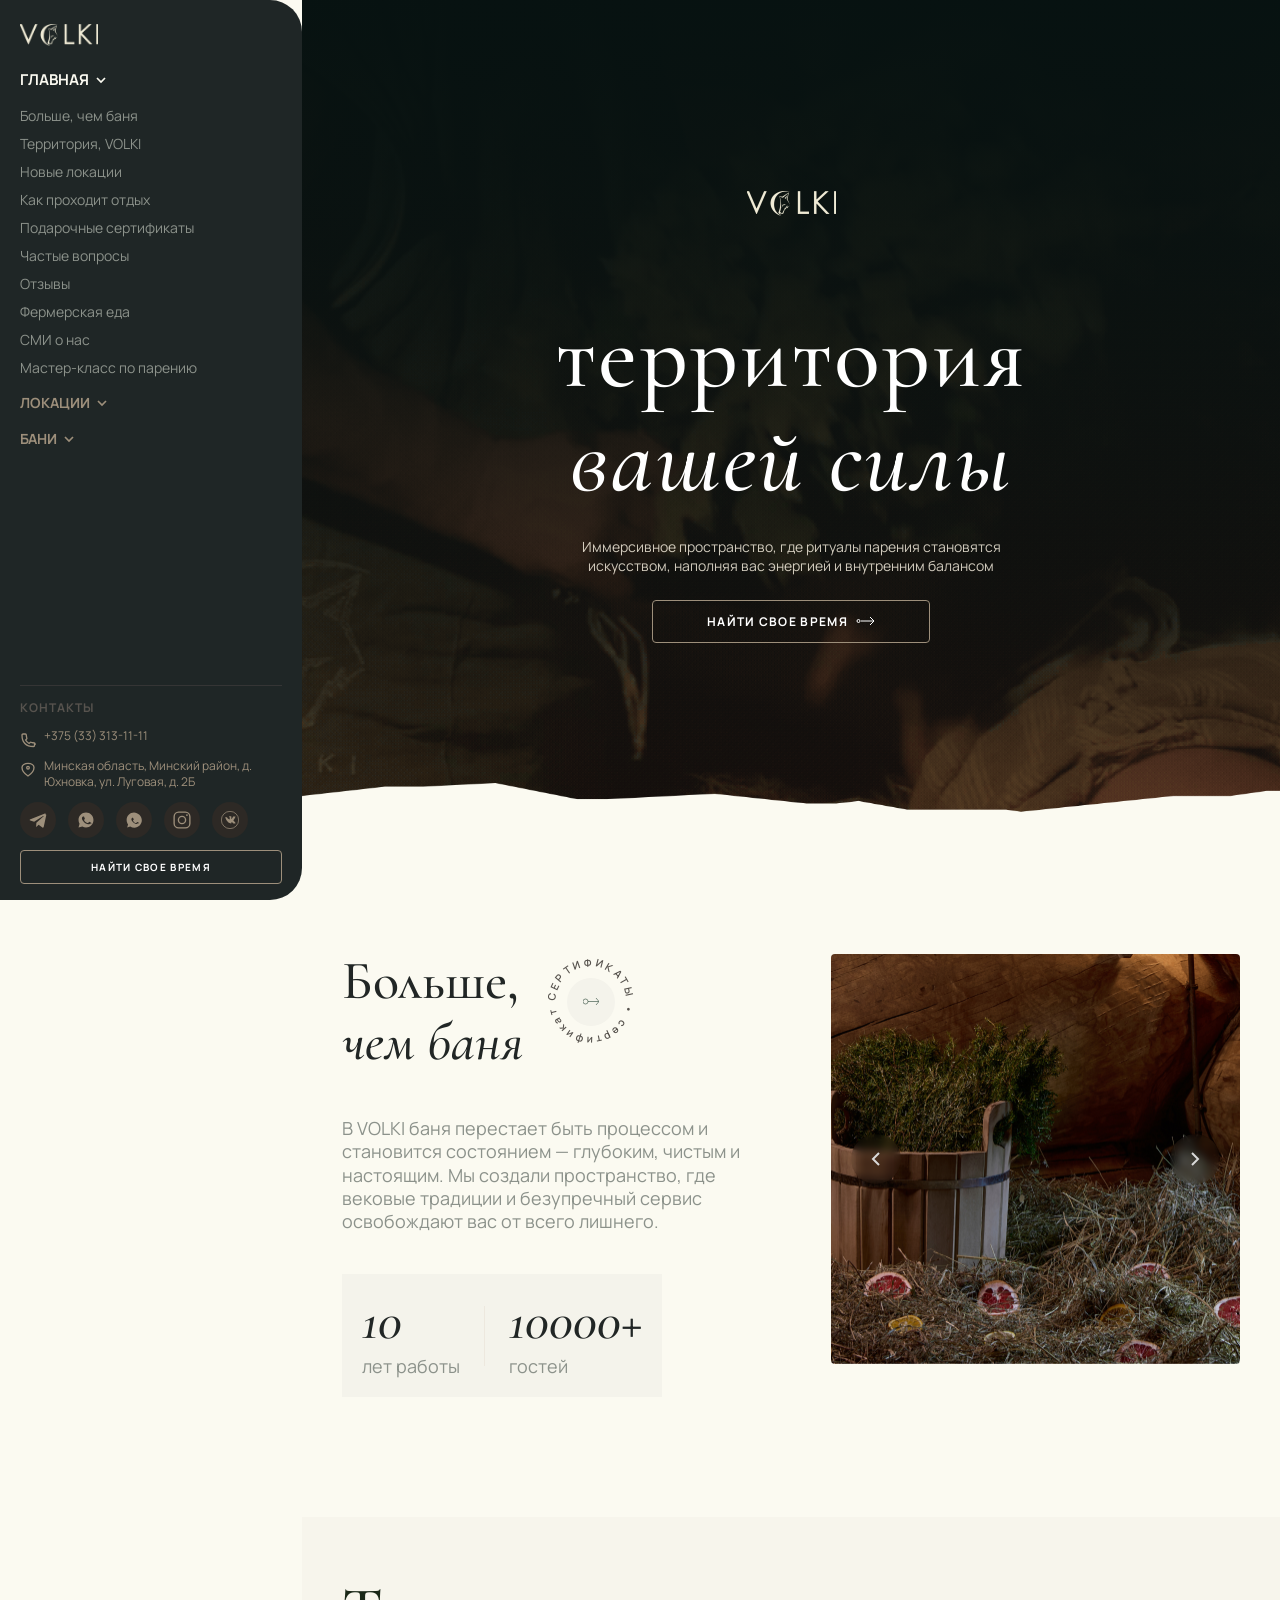
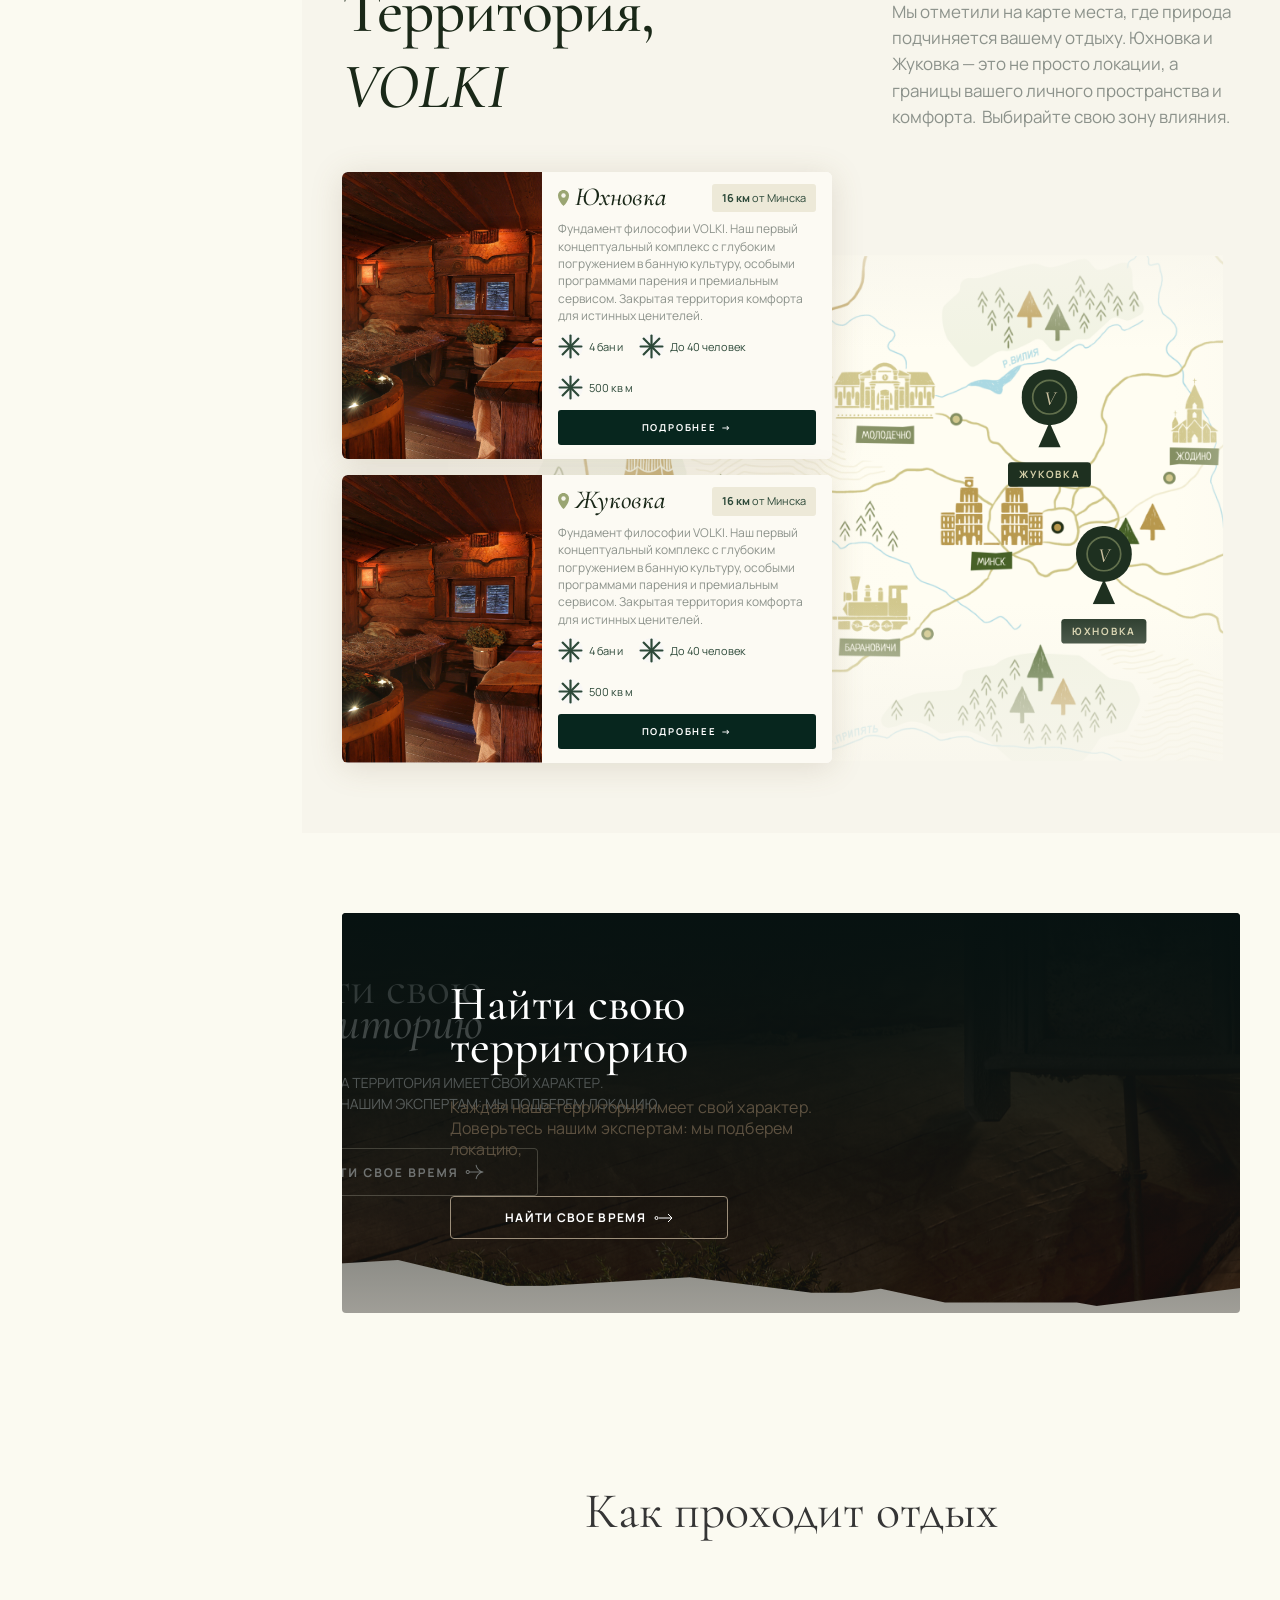
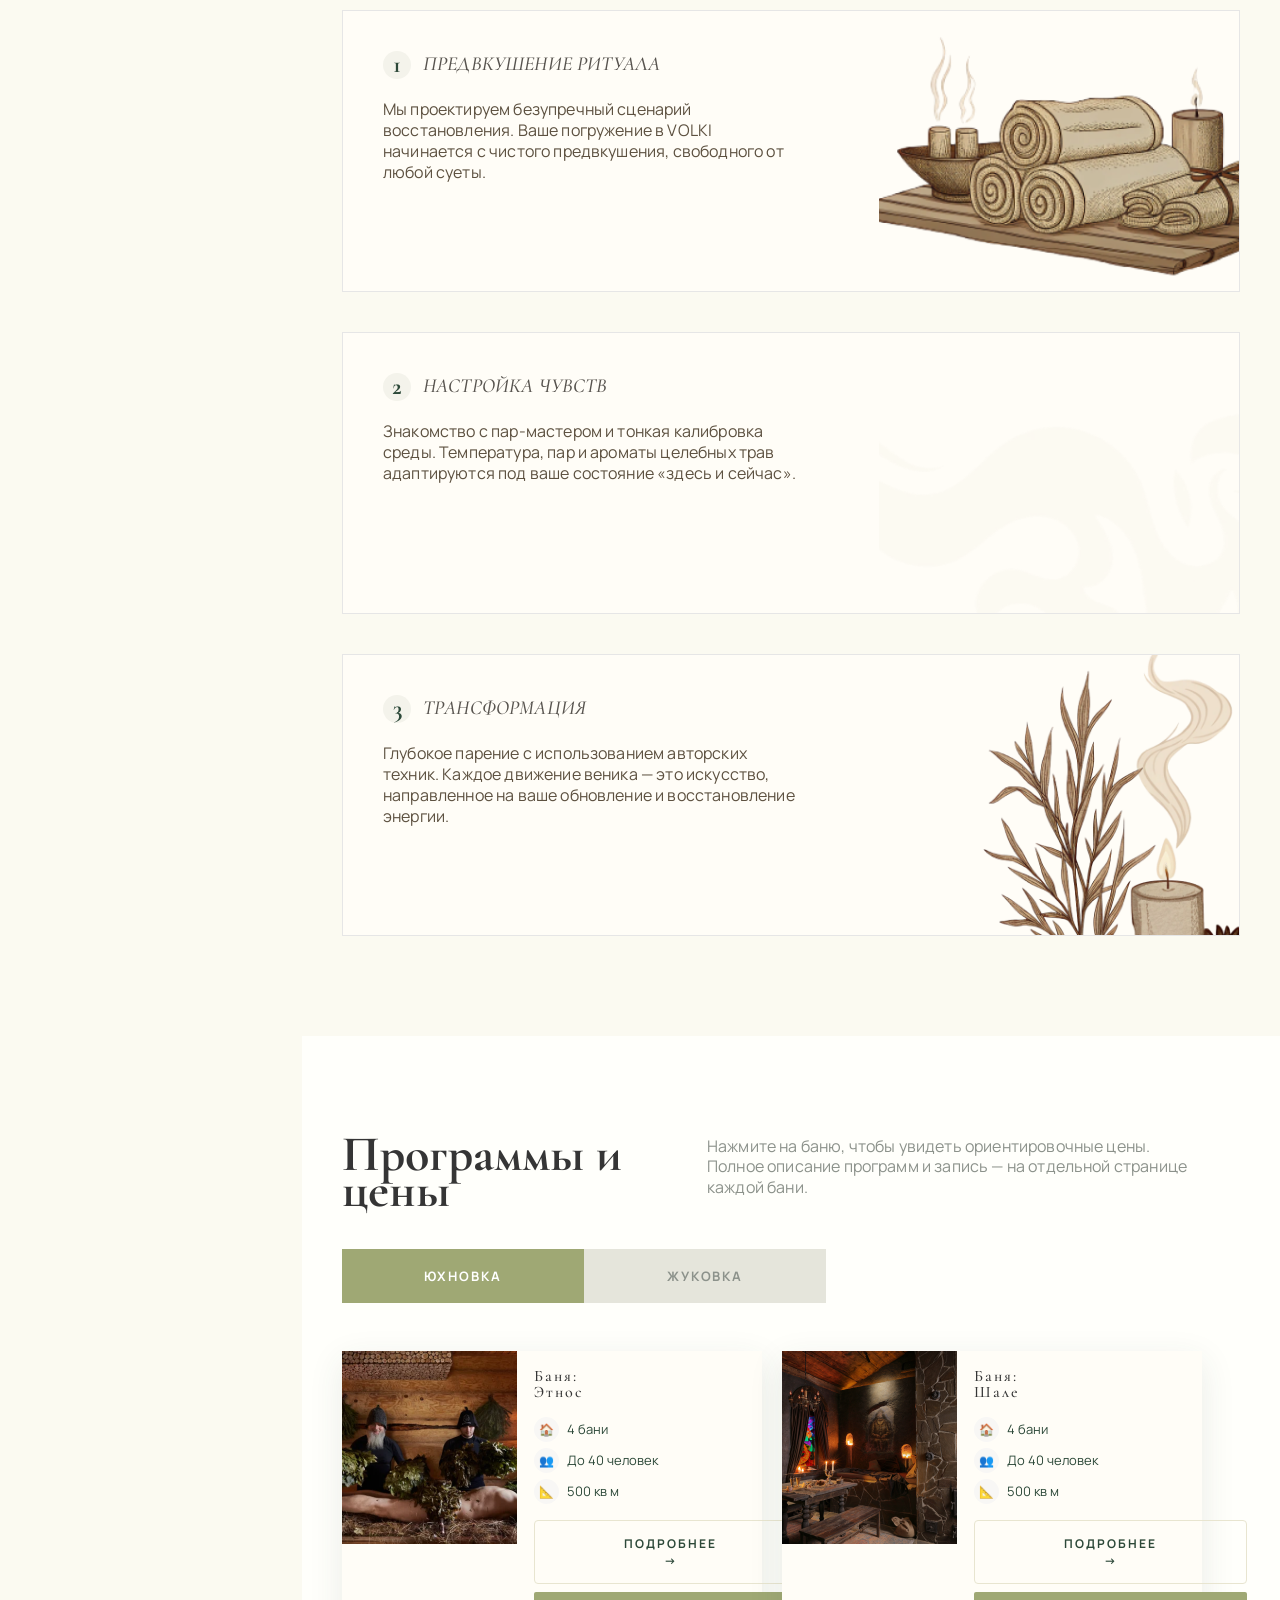
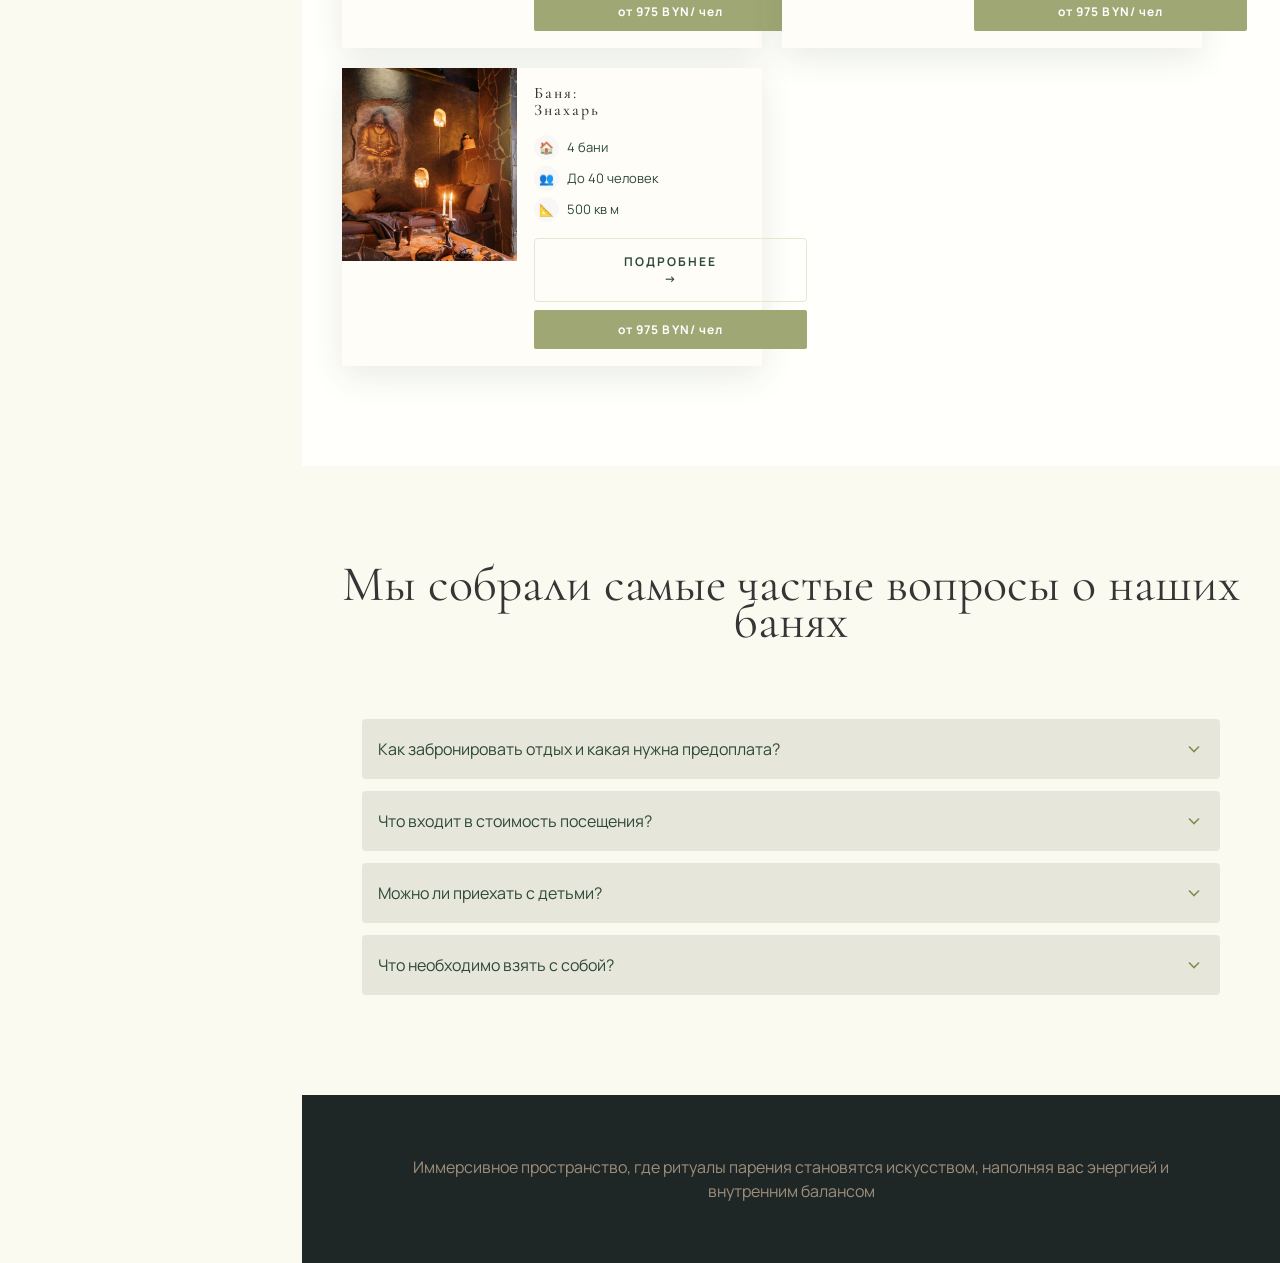
==== commit cd6f6c73: "Переделана структура карты для адаптивности - Добавлен .map-container с position: relative - Маркеры" ====
--- a/home.html
+++ b/home.html
@@ -228,11 +228,11 @@
     <!-- Territory Section -->
     <section id="territory" class="territory-section">
 
-    <!-- ── MAP: absolute background, bleeds under cards ── -->
+    <!-- ── MAP: relative container with absolute markers ── -->
     <div class="territory-map-bg">
-        <img src="assets/images/territory-map-clean.png" alt="Карта территорий VOLKI">
-
-        <div class="map-markers">
+        <div class="map-container">
+            <img src="assets/images/territory-map-clean.png" alt="Карта территорий VOLKI">
+
             <!-- ЖУКОВКА -->
             <div class="map-marker marker-zhukovka">
                 <svg width="50" height="70" viewBox="0 0 50 70" fill="none" xmlns="http://www.w3.org/2000/svg">
--- a/css/home-styles.css
+++ b/css/home-styles.css
@@ -279,7 +279,7 @@
 .hero {
     position: relative;
     height: 834px;
-    background-image: url('figma-exports/hero-bg.png');
+    background-image: url('../assets/images/hero-bg.png');
     background-size: cover;
     background-position: center;
     display: flex;
@@ -598,7 +598,7 @@
 }
 
 .find-territory-card {
-    background-image: url('figma-exports/find-territory-bg.png');
+    background-image: url('../assets/images/find-territory-bg.png');
     background-size: cover;
     background-position: center;
     border-radius: 4px;
--- a/css/sections/territory-section.css
+++ b/css/sections/territory-section.css
@@ -21,11 +21,18 @@
     bottom: 1%;
     z-index: 0;
     pointer-events: none;
+}
+
+/* Map container - relative positioning for markers */
+.map-container {
+    position: relative;
+    width: 100%;
+    height: 100%;
     transform: scale(0.8);
     transform-origin: center center;
 }
 
-.territory-map-bg img {
+.map-container img {
     width: 100%;
     height: 100%;
     object-fit: cover;
@@ -70,19 +77,14 @@
     );
 }
 
-/* Markers: pointer-events back on, above fades */
-.map-markers {
-    position: absolute;
-    inset: 0;
-    z-index: 3;
-    pointer-events: all;
-}
-
+/* Markers: positioned relative to map image */
 .map-marker {
     position: absolute;
     cursor: pointer;
     transition: transform 0.25s ease;
     transform: scale(1.4);
+    z-index: 3;
+    pointer-events: all;
 }
 .map-marker:hover { transform: scale(1.4) translateY(-2px); }
 
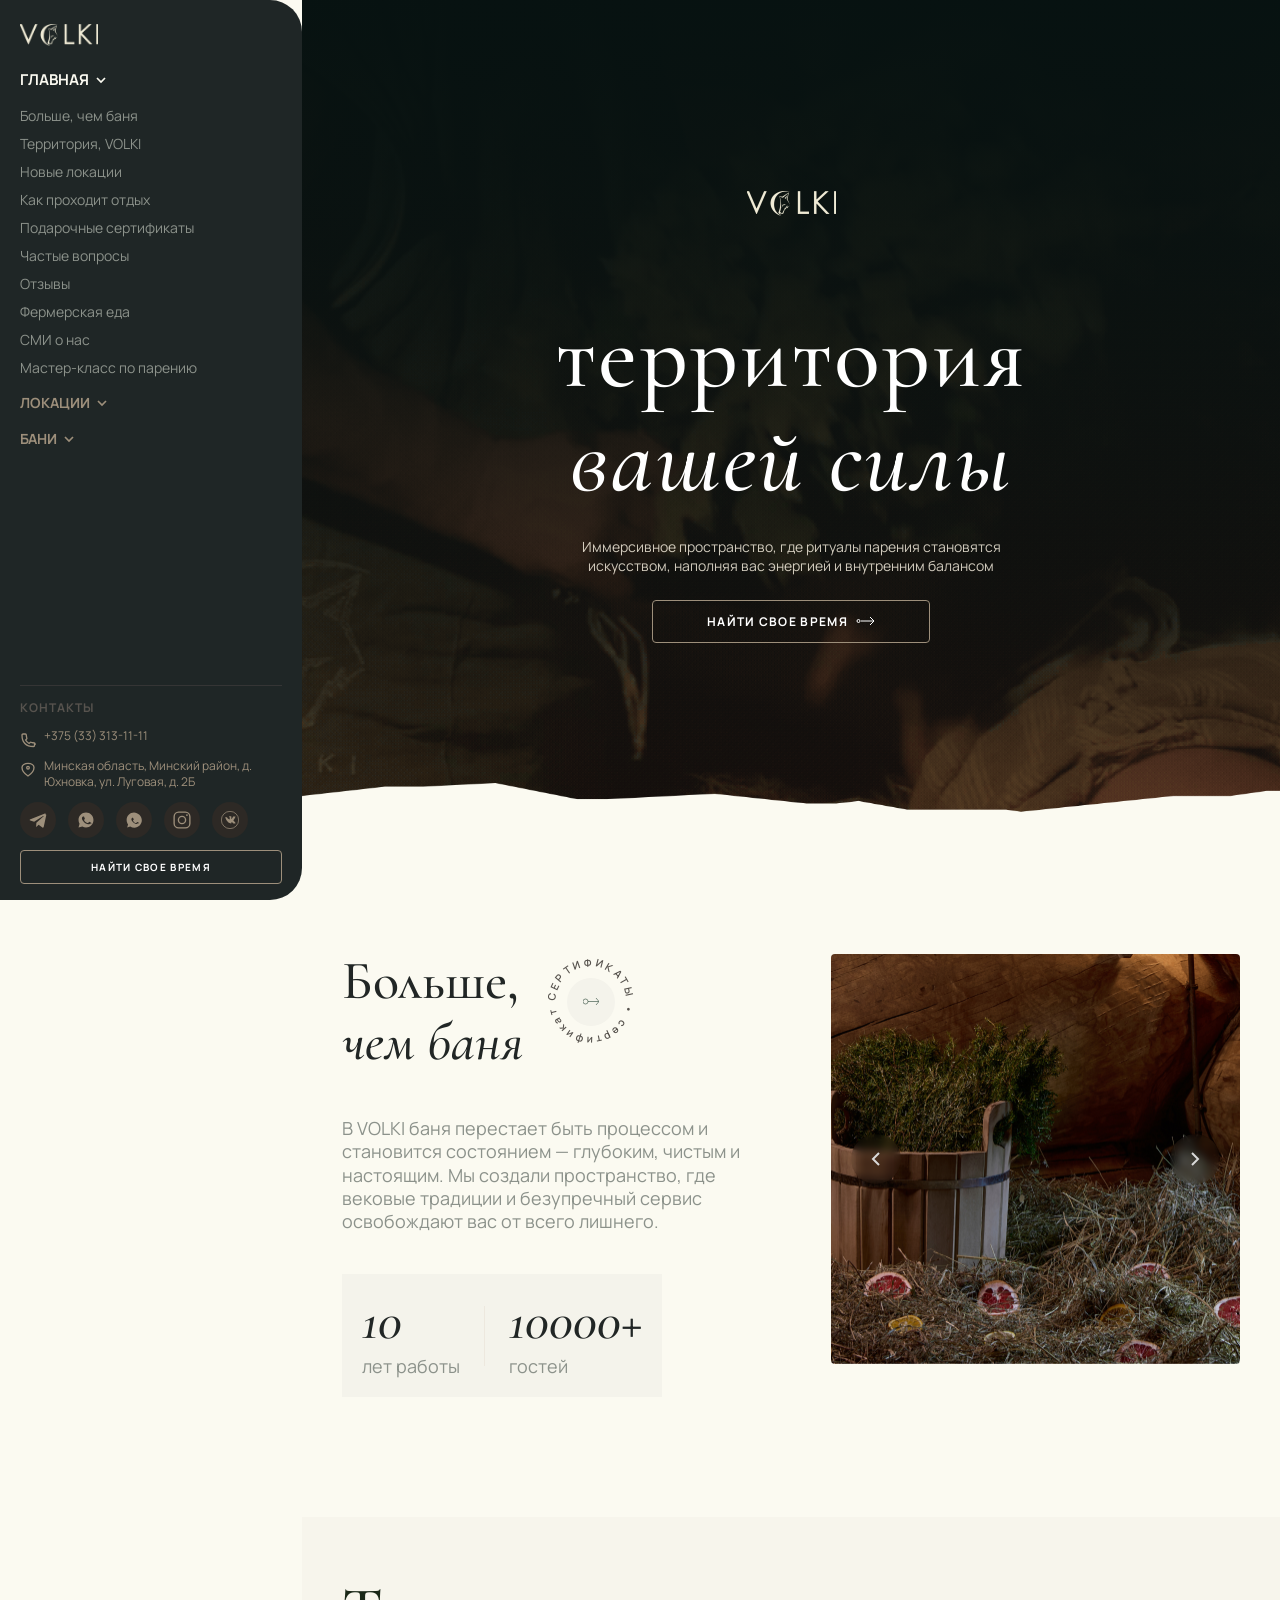
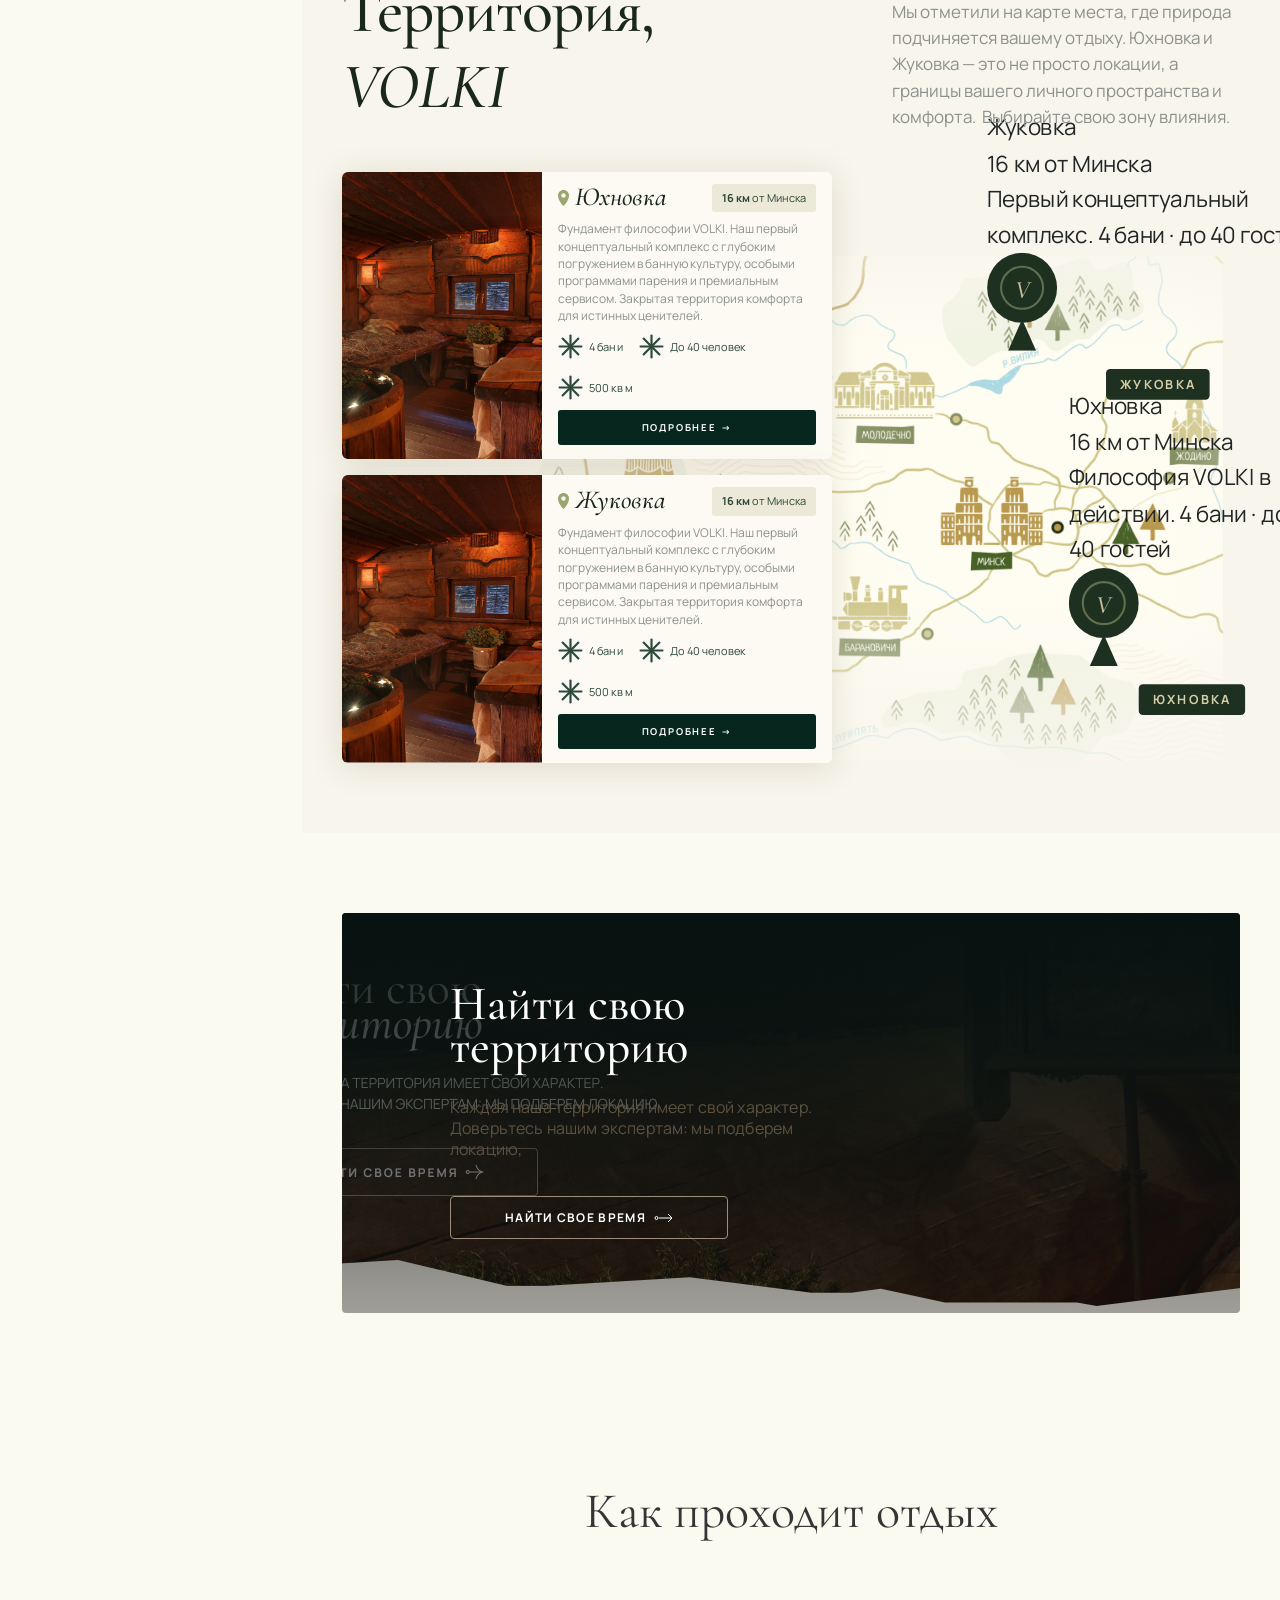
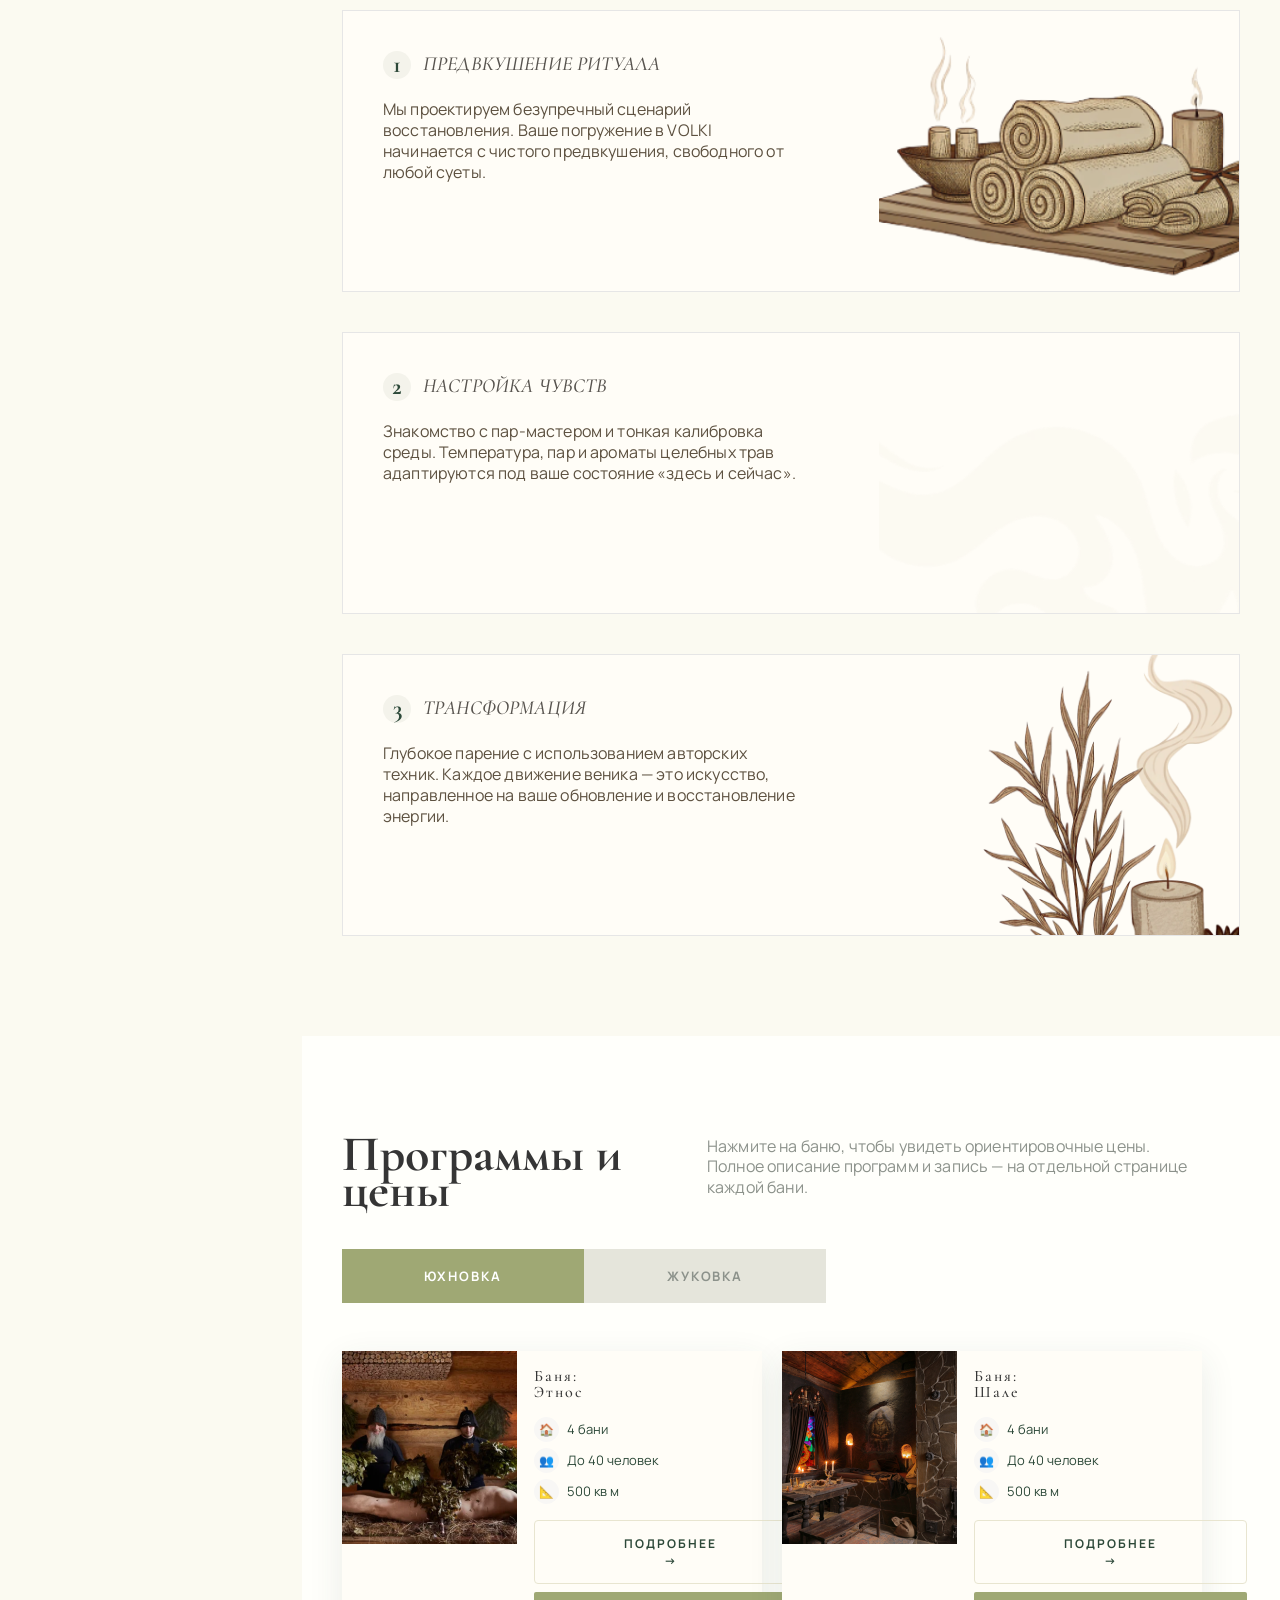
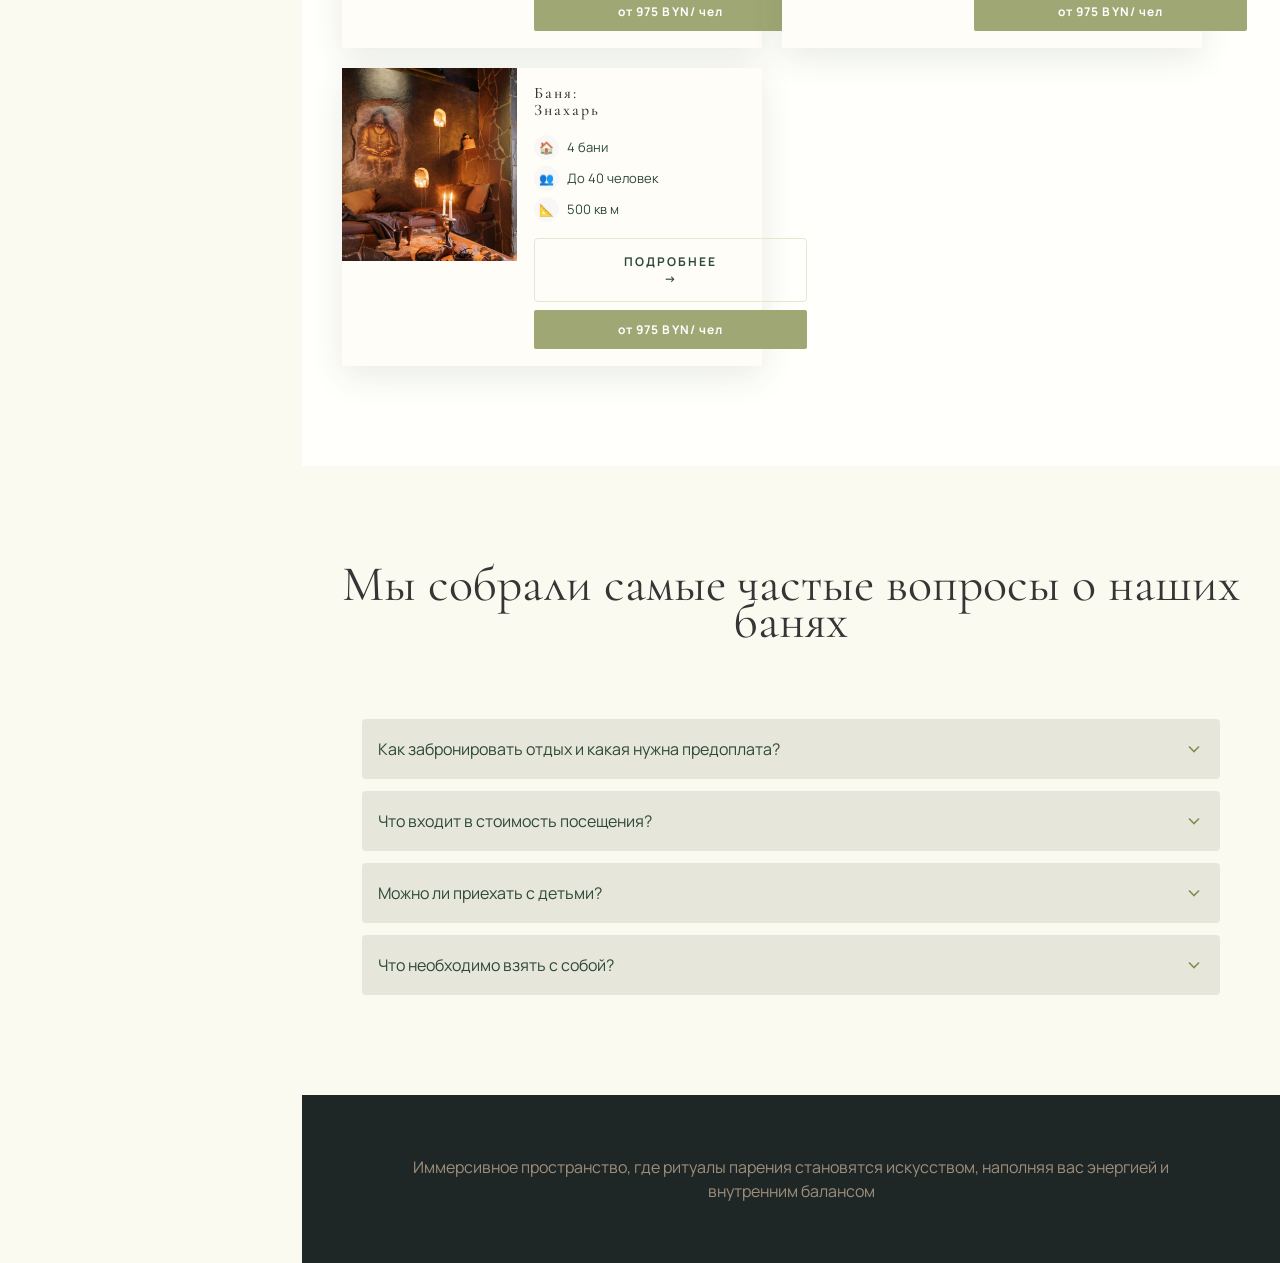
==== commit 32541de3: "Синхронизирована структура territory section в home.html - Маркеры вынесены в отдельный слой .map-ma" ====
--- a/home.html
+++ b/home.html
@@ -232,33 +232,50 @@
     <div class="territory-map-bg">
         <div class="map-container">
             <img src="assets/images/territory-map-clean.png" alt="Карта территорий VOLKI">
-
-            <!-- ЖУКОВКА -->
-            <div class="map-marker marker-zhukovka">
-                <svg width="50" height="70" viewBox="0 0 50 70" fill="none" xmlns="http://www.w3.org/2000/svg">
-                    <circle cx="25" cy="25" r="25" fill="#1e3020"/>
-                    <path d="M25 47.5 L15 70 L35 70 Z" fill="#1e3020"/>
-                    <circle cx="25" cy="25" r="15" fill="#1e3020" stroke="rgba(154,165,114,0.55)" stroke-width="1.5"/>
-                    <text x="25" y="32" text-anchor="middle" fill="#c8be9e"
-                          font-size="18" font-family="Cormorant Garamond, serif"
-                          font-style="italic" font-weight="500">V</text>
-                </svg>
-                <div class="marker-label">ЖУКОВКА</div>
-            </div>
-
-            <!-- ЮХНОВКА -->
-            <div class="map-marker marker-yukhnovka">
-                <svg width="50" height="70" viewBox="0 0 50 70" fill="none" xmlns="http://www.w3.org/2000/svg">
-                    <circle cx="25" cy="25" r="25" fill="#1e3020"/>
-                    <path d="M25 47.5 L15 70 L35 70 Z" fill="#1e3020"/>
-                    <circle cx="25" cy="25" r="15" fill="#1e3020" stroke="rgba(154,165,114,0.55)" stroke-width="1.5"/>
-                    <text x="25" y="32" text-anchor="middle" fill="#c8be9e"
-                          font-size="18" font-family="Cormorant Garamond, serif"
-                          font-style="italic" font-weight="500">V</text>
-                </svg>
-                <div class="marker-label">ЮХНОВКА</div>
-            </div>
-        </div>
+        </div>
+    </div>
+
+    <!-- ── MAP MARKERS: отдельный слой поверх карты ── -->
+    <div class="map-markers-layer">
+
+        <!-- ЖУКОВКА -->
+        <div class="map-marker marker-zhukovka">
+            <!-- Tooltip-карточка -->
+            <div class="marker-tooltip">
+                <div class="marker-tooltip-title">Жуковка</div>
+                <div class="marker-tooltip-meta">16 км от Минска</div>
+                <div class="marker-tooltip-desc">Первый концептуальный комплекс. 4 бани · до 40 гостей</div>
+            </div>
+            <svg width="50" height="70" viewBox="0 0 50 70" fill="none" xmlns="http://www.w3.org/2000/svg">
+                <circle cx="25" cy="25" r="25" fill="#1e3020"/>
+                <path d="M25 47.5 L15 70 L35 70 Z" fill="#1e3020"/>
+                <circle cx="25" cy="25" r="15" fill="#1e3020" stroke="rgba(154,165,114,0.55)" stroke-width="1.5"/>
+                <text x="25" y="32" text-anchor="middle" fill="#c8be9e"
+                      font-size="18" font-family="Cormorant Garamond, serif"
+                      font-style="italic" font-weight="500">V</text>
+            </svg>
+            <div class="marker-label">ЖУКОВКА</div>
+        </div>
+
+        <!-- ЮХНОВКА -->
+        <div class="map-marker marker-yukhnovka">
+            <!-- Tooltip-карточка -->
+            <div class="marker-tooltip">
+                <div class="marker-tooltip-title">Юхновка</div>
+                <div class="marker-tooltip-meta">16 км от Минска</div>
+                <div class="marker-tooltip-desc">Философия VOLKI в действии. 4 бани · до 40 гостей</div>
+            </div>
+            <svg width="50" height="70" viewBox="0 0 50 70" fill="none" xmlns="http://www.w3.org/2000/svg">
+                <circle cx="25" cy="25" r="25" fill="#1e3020"/>
+                <path d="M25 47.5 L15 70 L35 70 Z" fill="#1e3020"/>
+                <circle cx="25" cy="25" r="15" fill="#1e3020" stroke="rgba(154,165,114,0.55)" stroke-width="1.5"/>
+                <text x="25" y="32" text-anchor="middle" fill="#c8be9e"
+                      font-size="18" font-family="Cormorant Garamond, serif"
+                      font-style="italic" font-weight="500">V</text>
+            </svg>
+            <div class="marker-label">ЮХНОВКА</div>
+        </div>
+
     </div>
 
     <!-- ── CONTENT ── -->
--- a/css/sections/territory-section.css
+++ b/css/sections/territory-section.css
@@ -46,6 +46,7 @@
     position: absolute;
     inset: 0;
     z-index: 2;
+    pointer-events: none;
     background: linear-gradient(
         to right,
         #f7f5ec 0%,
@@ -65,6 +66,7 @@
     position: absolute;
     inset: 0;
     z-index: 2;
+    pointer-events: none;
     background: linear-gradient(
         to bottom,
         #f7f5ec 0%,
@@ -81,12 +83,27 @@
 .map-marker {
     position: absolute;
     cursor: pointer;
-    transition: transform 0.25s ease;
+    transition: transform 0.3s ease, filter 0.3s ease;
     transform: scale(1.4);
     z-index: 3;
     pointer-events: all;
 }
-.map-marker:hover { transform: scale(1.4) translateY(-2px); }
+.map-marker:hover {
+    transform: scale(1.55) translateY(-8px);
+    filter: drop-shadow(0 8px 16px rgba(30, 48, 32, 0.4));
+}
+
+.map-marker svg {
+    transition: all 0.3s ease;
+}
+
+.map-marker:hover svg circle:first-child {
+    fill: #2d4939;
+}
+
+.map-marker:hover svg path {
+    fill: #2d4939;
+}
 
 /* Tune these % values to align with actual map image */
 .marker-zhukovka  { top: 25%; left: 75%; }
@@ -107,6 +124,13 @@
     font-weight: 700;
     letter-spacing: 1.3px;
     white-space: nowrap;
+    transition: background 0.3s ease, color 0.3s ease, transform 0.3s ease;
+}
+
+.map-marker:hover .marker-label {
+    background: #2d4939;
+    color: #fff;
+    transform: translateX(-50%) translateY(2px);
 }
 
 /* ─────────────────────────────────────────
@@ -174,11 +198,12 @@
     border-radius: 6px;
     overflow: hidden;
     box-shadow: 0 4px 32px rgba(120,100,65,0.18);
-    transition: transform 0.25s ease, box-shadow 0.25s ease;
+    transition: transform 0.3s ease, box-shadow 0.3s ease;
+    cursor: pointer;
 }
 .location-card:hover {
-    transform: translateY(-3px);
-    box-shadow: 0 8px 44px rgba(120,100,65,0.26);
+    transform: translateY(-6px);
+    box-shadow: 0 12px 48px rgba(120,100,65,0.28);
 }
 
 .location-image {
@@ -186,6 +211,10 @@
 }
 .location-image img {
     width: 100%; height: 100%; object-fit: cover; display: block;
+    transition: transform 0.4s ease;
+}
+.location-card:hover .location-image img {
+    transform: scale(1.08);
 }
 
 .location-info {
@@ -231,9 +260,18 @@
     color: #fff; font-family: 'Manrope', sans-serif;
     font-size: 9.5px; font-weight: 700;
     letter-spacing: 1.8px; text-transform: uppercase;
-    cursor: pointer; transition: background 0.25s, transform 0.2s;
-}
-.location-button:hover { background: #0d3a2c; transform: translateY(-1px); }
+    cursor: pointer;
+    transition: background 0.3s ease, transform 0.2s ease, box-shadow 0.3s ease;
+}
+.location-button:hover {
+    background: #0d3a2c;
+    transform: translateY(-2px);
+    box-shadow: 0 4px 12px rgba(7, 38, 30, 0.3);
+}
+.location-button:active {
+    transform: translateY(0);
+    box-shadow: 0 2px 6px rgba(7, 38, 30, 0.2);
+}
 
 /* ─────────────────────────────────────────
    RESPONSIVE
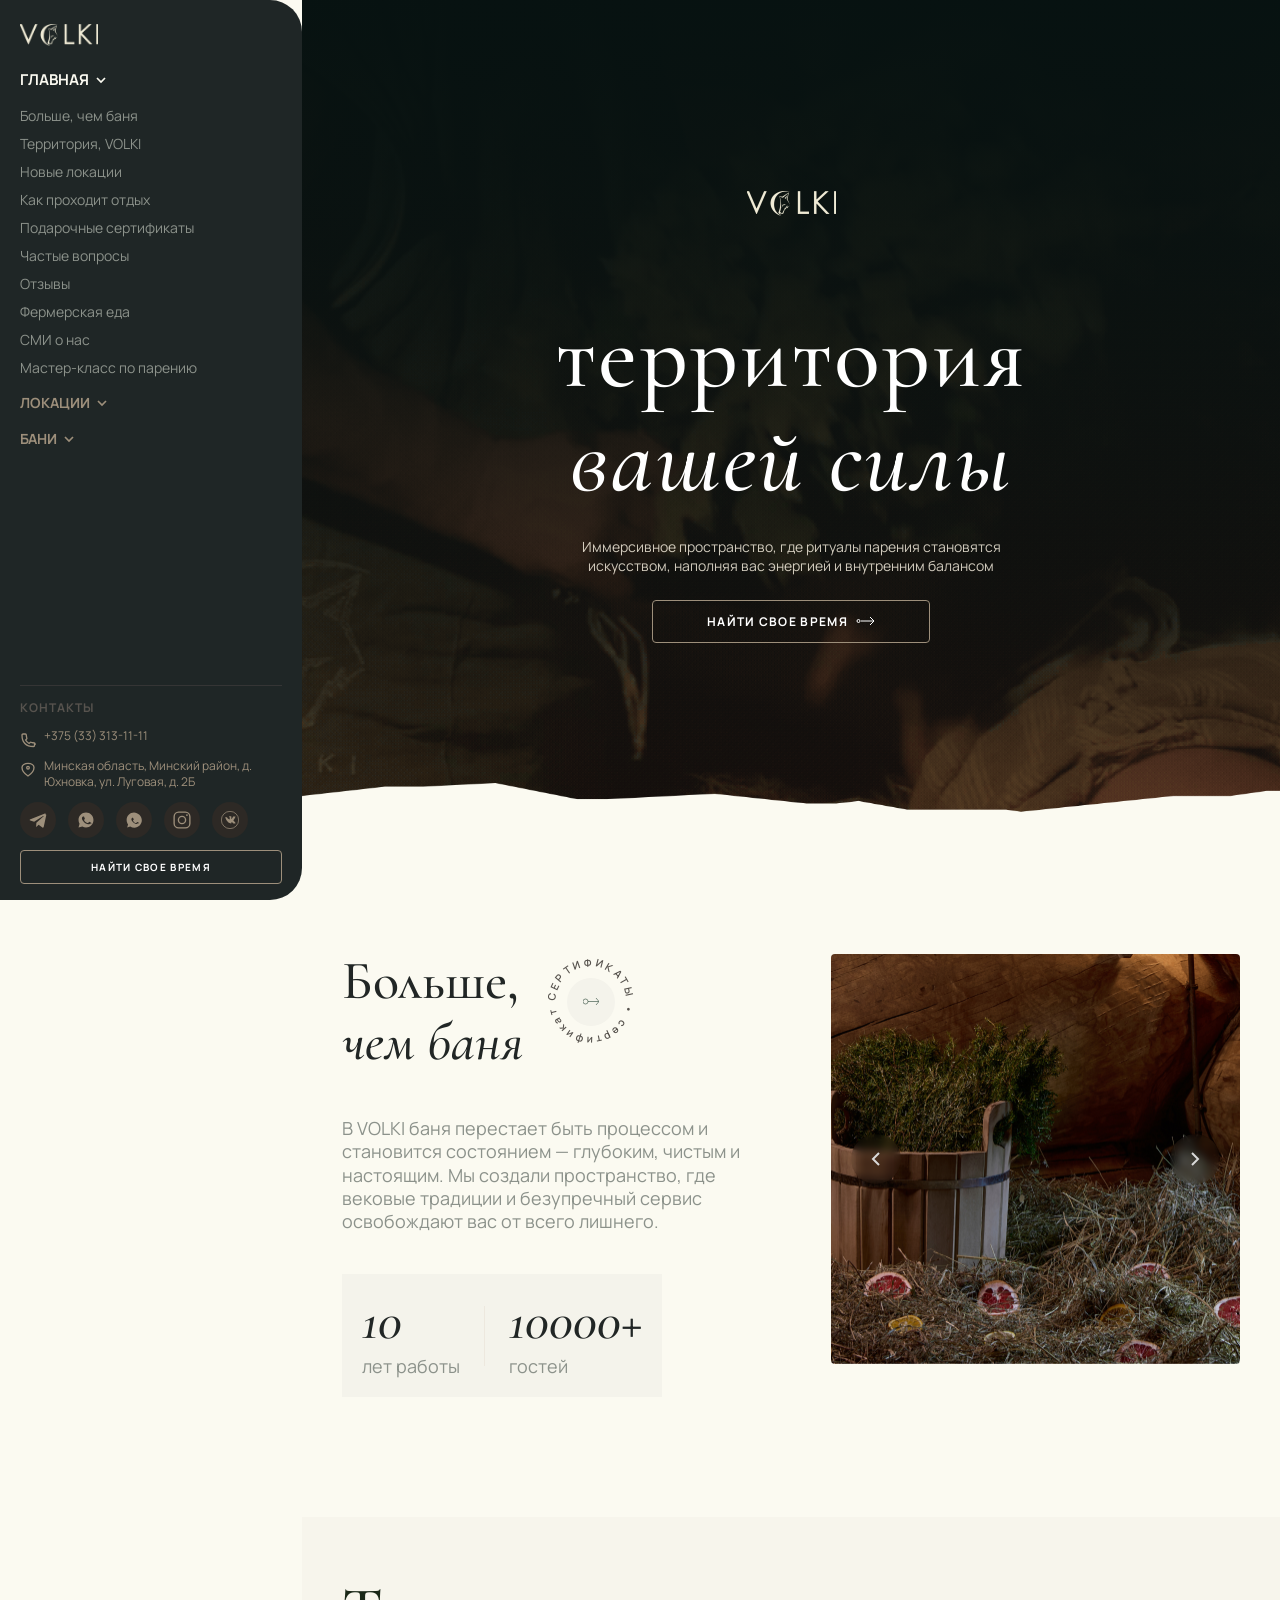
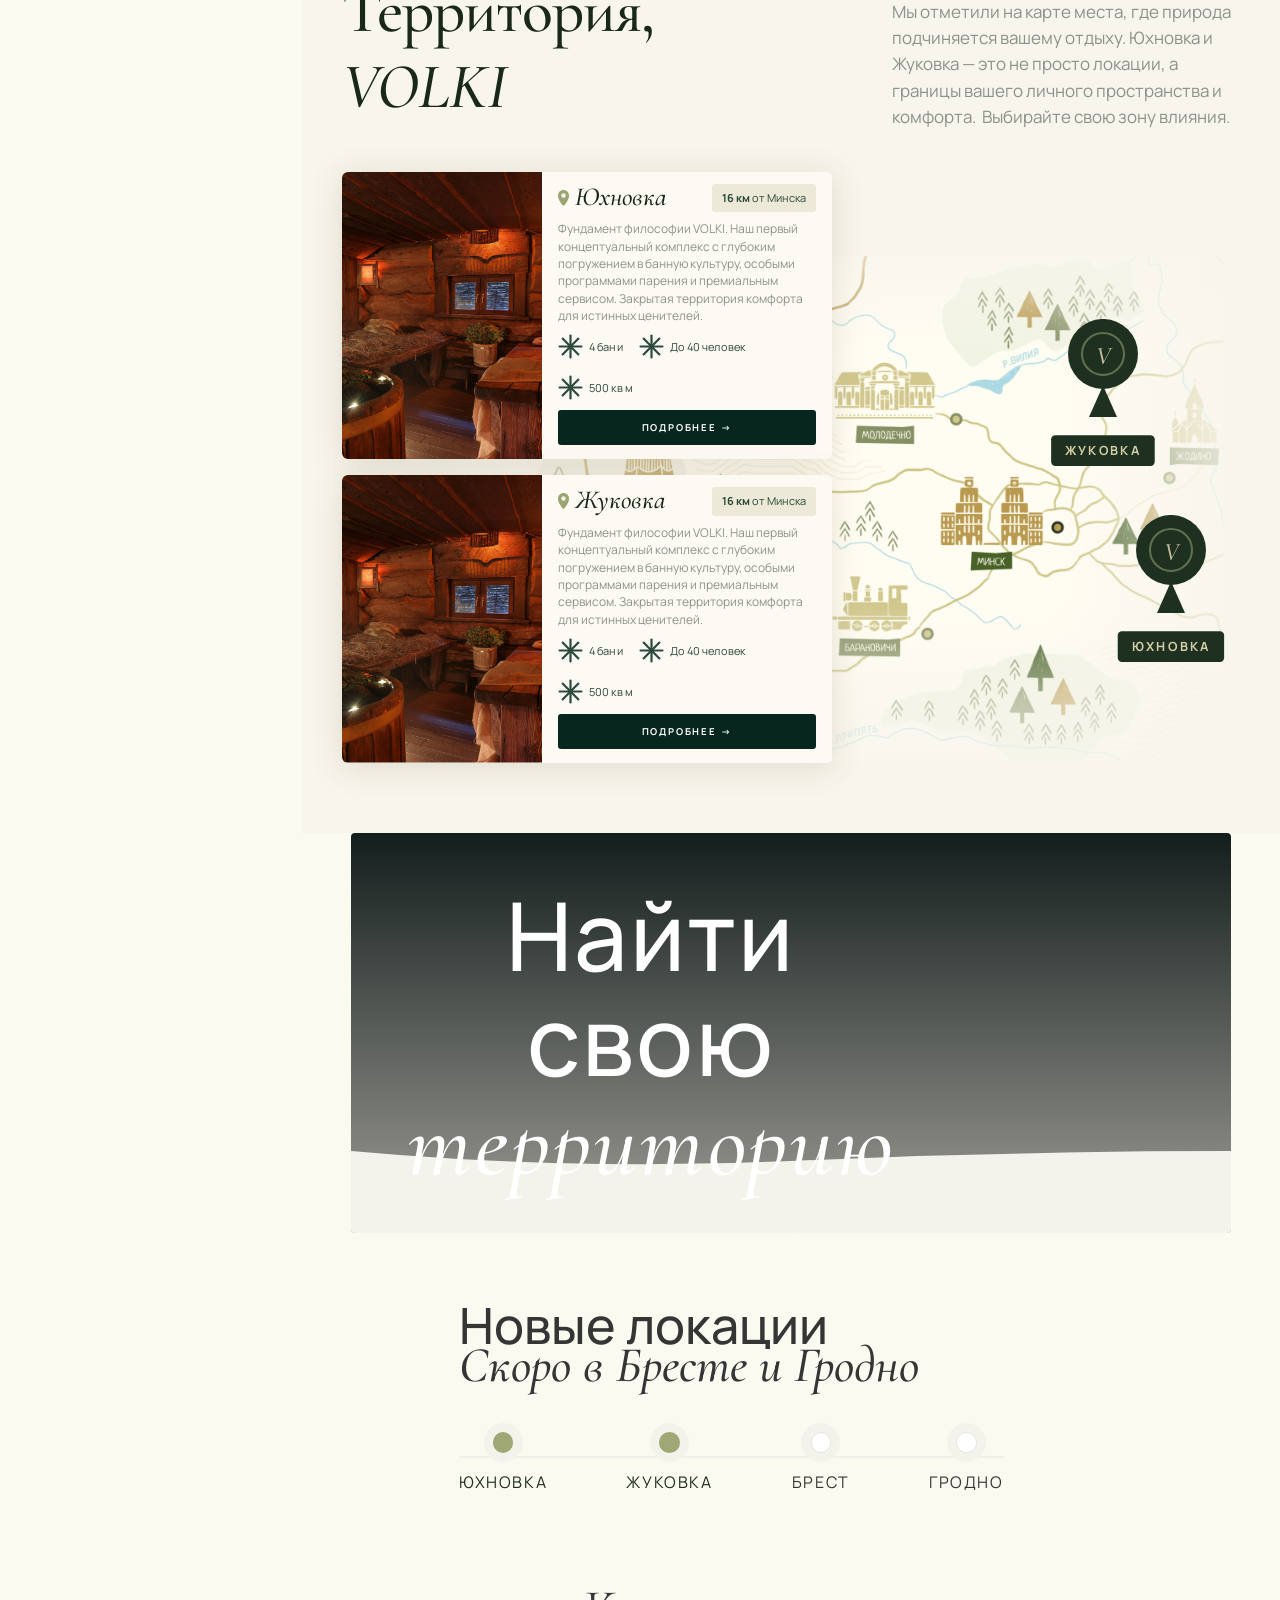
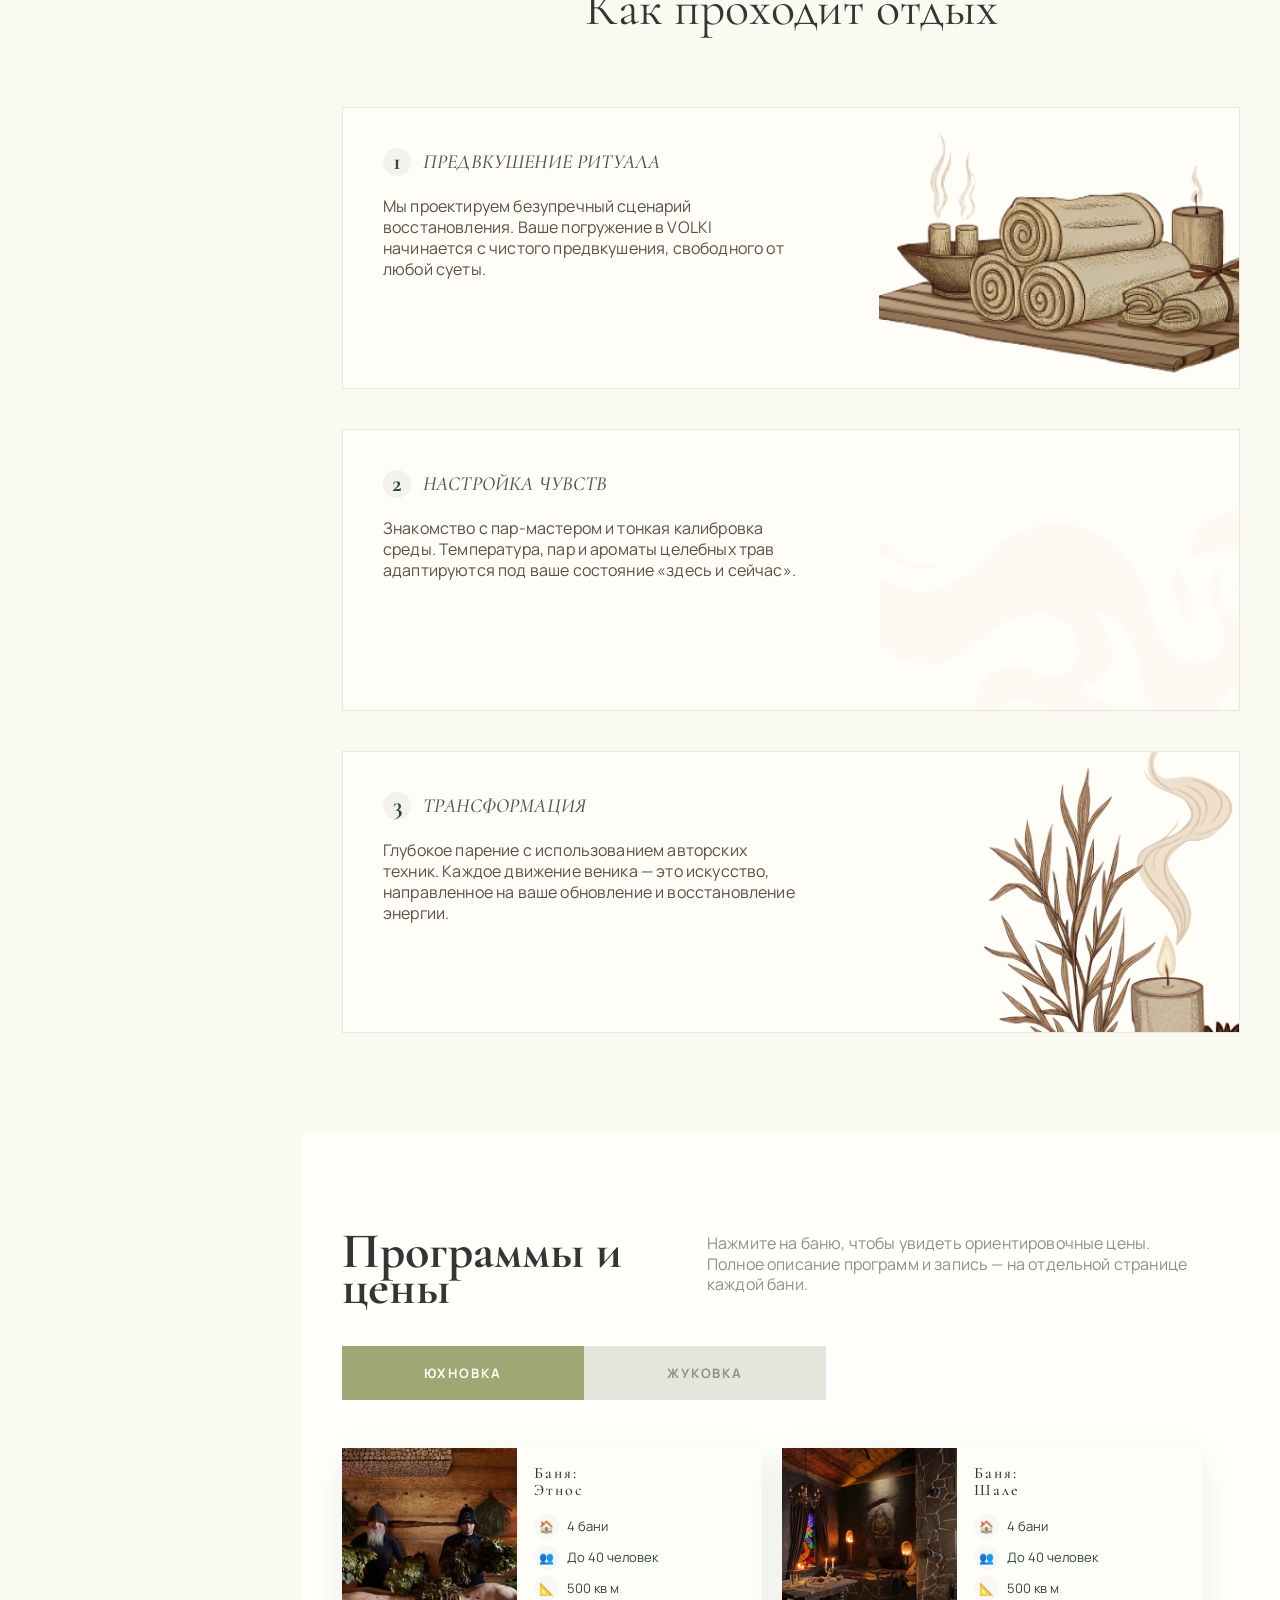
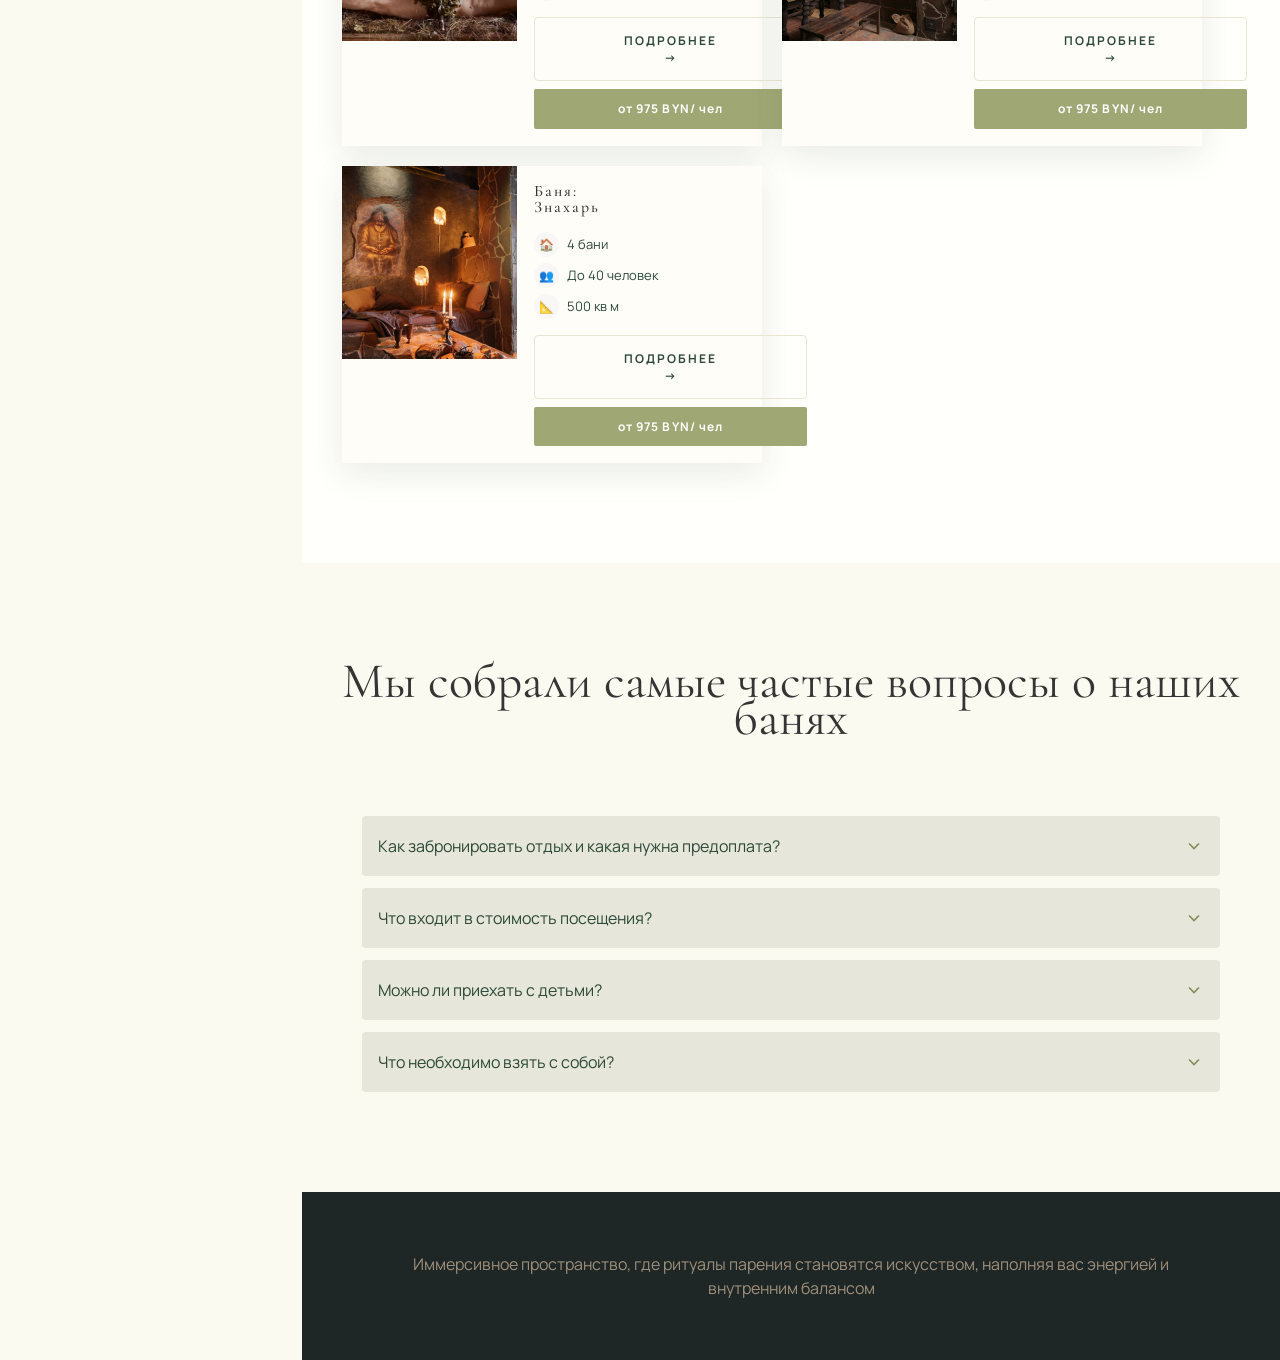
==== commit bbf430f5: "123" ====
--- a/home.html
+++ b/home.html
@@ -403,25 +403,81 @@
     </div>
 </section>
 
-    <!-- Find Territory CTA Section -->
-    <section class="find-territory-section">
-        <div class="container">
-            <div class="find-territory-card">
-                <div class="card-content">
-                    <h2 class="card-title">
-                        <span class="title-regular">Найти свою</span>
-                        <span class="title-regular">территорию</span>
-                    </h2>
-                    <p class="card-description">
-                        Каждая наша территория имеет свой характер. Доверьтесь нашим экспертам: мы подберем локацию,
-                    </p>
-                    <button class="cta-button">
-                        <span>Найти свое время</span>
-                        <svg width="19" height="16" viewBox="0 0 19 16" fill="none">
-                            <circle cx="2.5" cy="8" r="1.5" stroke="white"/>
-                            <path d="M5 8h13M14 4l4 4-4 4" stroke="white" stroke-width="1"/>
-                        </svg>
-                    </button>
+    <!-- Find Territory Section -->
+    <section id="new-locations" class="find-territory-section">
+        <!-- Верхний блок с фоном и текстом -->
+        <div class="find-territory-hero">
+            <div class="hero-content">
+                <h2 class="hero-title">
+                    <span class="title-regular">Найти свою</span>
+                    <span class="title-italic">территорию</span>
+                </h2>
+                <p class="hero-description">
+                    Каждая наша территория имеет свой характер. Доверьтесь нашим экспертам: мы подберем локацию,
+                </p>
+                <button class="hero-button">
+                    <span class="button-text"> НАЙТИ СВОЕ ВРЕМЯ</span>
+                    <svg class="button-icon" width="20" height="20" viewBox="0 0 20 20" fill="none" xmlns="http://www.w3.org/2000/svg">
+                        <path d="M4 10h12m-4-4l4 4-4 4" stroke="white" stroke-width="1.5" stroke-linecap="round" stroke-linejoin="round"/>
+                    </svg>
+                </button>
+            </div>
+            <svg class="hero-wave" viewBox="0 0 1300 82" fill="none" xmlns="http://www.w3.org/2000/svg" preserveAspectRatio="none">
+                <path d="M0 0 Q325 20 650 10 T1300 0 L1300 82 L0 82 Z" fill="#f4f3eb"/>
+            </svg>
+        </div>
+
+        <!-- Нижний блок с городами -->
+        <div class="find-territory-cities">
+            <div class="cities-header">
+                <h3 class="cities-title">
+                    <span class="title-regular">Новые локации</span><br>
+                    <span class="title-italic">Скоро в Бресте и Гродно</span>
+                </h3>
+            </div>
+
+            <div class="cities-list">
+                <!-- Timeline line -->
+                <div class="cities-timeline"></div>
+
+                <!-- Юхновка -->
+                <div class="city-item active">
+                    <div class="city-icon">
+                        <div class="icon-circle">
+                            <div class="icon-dot"></div>
+                        </div>
+                    </div>
+                    <div class="city-name">ЮХНОВКА</div>
+                </div>
+
+                <!-- Жуковка -->
+                <div class="city-item active">
+                    <div class="city-icon">
+                        <div class="icon-circle">
+                            <div class="icon-dot"></div>
+                        </div>
+                    </div>
+                    <div class="city-name">ЖУКОВКА</div>
+                </div>
+
+                <!-- Брест -->
+                <div class="city-item upcoming">
+                    <div class="city-icon">
+                        <div class="icon-circle">
+                            <div class="icon-dot empty"></div>
+                        </div>
+                    </div>
+                    <div class="city-name">БРЕСТ</div>
+                </div>
+
+                <!-- Гродно -->
+                <div class="city-item upcoming">
+                    <div class="city-icon">
+                        <div class="icon-circle">
+                            <div class="icon-dot empty"></div>
+                        </div>
+                    </div>
+                    <div class="city-name">ГРОДНО</div>
                 </div>
             </div>
         </div>
@@ -623,6 +679,7 @@
         </div>
     </footer>
 
+
     <script src="js/home-script.js"></script>
 </main>
 </body>
--- a/css/home-styles.css
+++ b/css/home-styles.css
@@ -1203,3 +1203,371 @@
     outline: 2px solid #9fa874;
     outline-offset: 2px;
 }
+
+/* ============================================
+   Find Territory Section
+   ============================================ */
+
+/* region Find Territory Section */
+
+.find-territory-section {
+    width: 100%;
+    max-width: 1920px;
+    margin: 0 auto;
+    padding: 0;
+}
+
+/* region Hero Block */
+
+.find-territory-hero {
+    position: relative;
+    width: 100%;
+    max-width: 1300px;
+    height: 400px;
+    margin: 0 auto;
+    background: linear-gradient(180deg, rgba(7, 18, 17, 0.95) 0%, rgba(23, 20, 17, 0.4) 100%);
+    border-radius: 4px;
+    overflow: hidden;
+}
+
+.find-territory-hero::before {
+    content: '';
+    position: absolute;
+    top: 0;
+    left: 0;
+    width: 100%;
+    height: 100%;
+    background-image: url('../../images/hero-bg.png');
+    background-size: cover;
+    background-position: center;
+    z-index: -1;
+}
+
+.hero-content {
+    position: relative;
+    z-index: 2;
+    padding: 57px 108px;
+}
+
+.find-territory-hero .hero-title {
+    font-size: 48px;
+    font-weight: 400;
+    line-height: 73%;
+    color: #ffffff;
+    margin: 0 0 32px 0;
+    max-width: 500px;
+}
+
+.find-territory-hero .hero-title .title-regular {
+    font-family: 'Manrope', sans-serif;
+    font-style: normal;
+}
+
+.find-territory-hero .hero-title .title-italic {
+    font-family: 'Cormorant Garamond', serif;
+    font-style: italic;
+}
+
+.find-territory-hero .hero-description {
+    font-family: 'Manrope', sans-serif;
+    font-size: 14px;
+    font-weight: 400;
+    line-height: 150%;
+    color: #ffffff;
+    margin: 0 0 41px 0;
+    max-width: 415px;
+    text-transform: uppercase;
+    letter-spacing: 1.5px;
+}
+
+.hero-button {
+    display: inline-flex;
+    align-items: center;
+    justify-content: center;
+    padding: 12px 54px;
+    background: transparent;
+    border: 1px solid #9d8f7b;
+    border-radius: 4px;
+    cursor: pointer;
+    transition: all 0.3s ease;
+}
+
+.hero-button:hover {
+    background: rgba(157, 143, 123, 0.1);
+    border-color: #ffffff;
+}
+
+.button-text {
+    font-family: 'Manrope', sans-serif;
+    font-size: 12px;
+    font-weight: 700;
+    line-height: 20px;
+    letter-spacing: 2px;
+    color: #ffffff;
+    margin-right: 8px;
+}
+
+.button-icon {
+    width: 20px;
+    height: 20px;
+}
+
+.hero-wave {
+    position: absolute;
+    bottom: 0;
+    left: 0;
+    width: 100%;
+    height: 82px;
+    z-index: 1;
+}
+
+/* endregion Hero Block */
+
+/* region Cities Block */
+
+.find-territory-cities {
+    max-width: 1300px;
+    margin: 74px auto 0;
+    padding: 0 108px;
+    display: flex;
+    align-items: center;
+    gap: 60px;
+}
+
+.cities-header {
+    flex-shrink: 0;
+}
+
+.cities-title {
+    font-size: 50px;
+    font-weight: 400;
+    line-height: 73%;
+    color: #353535;
+    margin: 0;
+}
+
+.cities-title .title-regular {
+    font-family: 'Manrope', sans-serif;
+    font-style: normal;
+}
+
+.cities-title .title-italic {
+    font-family: 'Cormorant Garamond', serif;
+    font-style: italic;
+}
+
+.cities-line {
+    flex: 1;
+    height: 1px;
+    background: #e7e5e4;
+    margin-left: 20px;
+    margin-top: 18px;
+}
+
+/* endregion Cities Block */
+
+/* region Cities List */
+
+.cities-list {
+    position: relative;
+    display: flex;
+    gap: 79px;
+    align-items: center;
+}
+
+.cities-timeline {
+    position: absolute;
+    top: 50%;
+    left: 0;
+    right: 0;
+    height: 1px;
+    background: #e7e5e4;
+    transform: translateY(-50%);
+    z-index: 0;
+}
+
+.city-item {
+    position: relative;
+    display: flex;
+    flex-direction: column;
+    align-items: center;
+    gap: 12px;
+    z-index: 1;
+}
+
+.city-icon {
+    position: relative;
+    width: 39.19px;
+    height: 39.19px;
+}
+
+.icon-circle {
+    position: relative;
+    width: 100%;
+    height: 100%;
+    background: #f4f3eb;
+    border-radius: 50%;
+    display: flex;
+    align-items: center;
+    justify-content: center;
+}
+
+.icon-dot {
+    width: 20.55px;
+    height: 20.55px;
+    background: #9fa874;
+    border-radius: 50%;
+}
+
+.icon-dot.empty {
+    background: #ffffff;
+    border: 1px solid #e7e5e4;
+}
+
+.city-name {
+    font-family: 'Manrope', sans-serif;
+    font-size: 16px;
+    font-weight: 400;
+    line-height: 100%;
+    letter-spacing: 1.63px;
+    text-align: center;
+}
+
+.city-item.active .city-name {
+    color: #1e2e1e;
+}
+
+.city-item.upcoming .city-name {
+    color: #353535;
+}
+
+/* endregion Cities List */
+
+/* region Responsive Design - Find Territory */
+
+@media (max-width: 1366px) {
+    .find-territory-hero {
+        max-width: 90%;
+    }
+
+    .find-territory-cities {
+        max-width: 90%;
+        flex-direction: column;
+        align-items: flex-start;
+        gap: 40px;
+    }
+
+    .hero-content {
+        padding: 50px 80px;
+    }
+}
+
+@media (max-width: 1024px) {
+    .find-territory-hero .hero-title {
+        font-size: 40px;
+    }
+
+    .cities-title {
+        font-size: 40px;
+    }
+
+    .cities-list {
+        gap: 50px;
+    }
+}
+
+@media (max-width: 768px) {
+    .find-territory-hero {
+        height: 350px;
+    }
+
+    .hero-content {
+        padding: 40px 50px;
+    }
+
+    .find-territory-hero .hero-title {
+        font-size: 32px;
+        max-width: 100%;
+    }
+
+    .find-territory-hero .hero-description {
+        font-size: 13px;
+        max-width: 100%;
+    }
+
+    .find-territory-cities {
+        flex-direction: column;
+        align-items: flex-start;
+        gap: 30px;
+    }
+
+    .cities-title {
+        font-size: 32px;
+    }
+
+    .cities-list {
+        gap: 40px;
+        flex-wrap: wrap;
+        justify-content: center;
+    }
+
+    .cities-timeline {
+        display: none;
+    }
+}
+
+@media (max-width: 480px) {
+    .find-territory-hero {
+        height: 300px;
+        max-width: 95%;
+    }
+
+    .hero-content {
+        padding: 30px 30px;
+    }
+
+    .find-territory-hero .hero-title {
+        font-size: 24px;
+        margin-bottom: 20px;
+    }
+
+    .find-territory-hero .hero-description {
+        font-size: 12px;
+        margin-bottom: 30px;
+    }
+
+    .hero-button {
+        padding: 10px 40px;
+    }
+
+    .button-text {
+        font-size: 10px;
+        letter-spacing: 1.5px;
+    }
+
+    .cities-title {
+        font-size: 24px;
+    }
+
+    .cities-list {
+        gap: 30px;
+    }
+
+    .city-icon {
+        width: 32px;
+        height: 32px;
+    }
+
+    .icon-dot {
+        width: 16px;
+        height: 16px;
+    }
+
+    .city-name {
+        font-size: 14px;
+    }
+}
+
+/* endregion Responsive Design - Find Territory */
+
+/* endregion Find Territory Section */
--- a/css/sections/territory-section.css
+++ b/css/sections/territory-section.css
@@ -30,6 +30,7 @@
     height: 100%;
     transform: scale(0.8);
     transform-origin: center center;
+    pointer-events: none;
 }
 
 .map-container img {
@@ -40,7 +41,7 @@
     display: block;
 }
 
-/* LEFT fade — dissolves map into the bg color where cards are */
+/* LEFT + RIGHT fade — dissolves map edges into bg color */
 .territory-map-bg::before {
     content: '';
     position: absolute;
@@ -53,9 +54,11 @@
         rgba(247,245,236,0.92) 8%,
         rgba(247,245,236,0.55) 22%,
         rgba(247,245,236,0.15) 40%,
-        transparent 58%,
-        transparent 85%,
-        rgba(247,245,236,0.3) 92%,
+        transparent 55%,
+        transparent 72%,
+        rgba(247,245,236,0.4) 80%,
+        rgba(247,245,236,0.75) 88%,
+        rgba(247,245,236,0.93) 94%,
         #f7f5ec 100%
     );
 }
@@ -83,31 +86,133 @@
 .map-marker {
     position: absolute;
     cursor: pointer;
-    transition: transform 0.3s ease, filter 0.3s ease;
-    transform: scale(1.4);
-    z-index: 3;
-    pointer-events: all;
+    transition: transform 0.35s cubic-bezier(0.34, 1.56, 0.64, 1), filter 0.3s ease;
+    transform: scale(1.4) translateY(0px);
+    transform-origin: center bottom;
+    z-index: 10;
+    pointer-events: all !important;
 }
 .map-marker:hover {
-    transform: scale(1.55) translateY(-8px);
-    filter: drop-shadow(0 8px 16px rgba(30, 48, 32, 0.4));
+    transform: scale(1.65) translateY(-8px);
+    filter: drop-shadow(0 10px 20px rgba(30, 48, 32, 0.55));
 }
 
 .map-marker svg {
     transition: all 0.3s ease;
 }
 
+/* Pulse ring animation on marker hover */
+.map-marker::before {
+    content: '';
+    position: absolute;
+    top: 50%;
+    left: 50%;
+    width: 50px;
+    height: 50px;
+    transform: translate(-50%, -60%) scale(0);
+    border-radius: 50%;
+    background: rgba(30, 48, 32, 0.15);
+    transition: transform 0.4s cubic-bezier(0.34, 1.56, 0.64, 1), opacity 0.4s ease;
+    opacity: 0;
+    z-index: -1;
+}
+.map-marker:hover::before {
+    transform: translate(-50%, -60%) scale(2.2);
+    opacity: 1;
+}
+
 .map-marker:hover svg circle:first-child {
     fill: #2d4939;
 }
 
 .map-marker:hover svg path {
     fill: #2d4939;
+}
+
+/* ─── MAP MARKERS LAYER — отдельный слой поверх карты ─── */
+.map-markers-layer {
+    position: absolute;
+    left: 5%;
+    top: 30%;
+    right: -40px;
+    bottom: 1%;
+    z-index: 5;
+    pointer-events: none;
+}
+
+/* маркеры внутри слоя — кликабельны */
+.map-markers-layer .map-marker {
+    pointer-events: all;
 }
 
 /* Tune these % values to align with actual map image */
 .marker-zhukovka  { top: 25%; left: 75%; }
 .marker-yukhnovka { top: 56%; left: 82%; }
+
+/* ─── TOOLTIP КАРТОЧКА ─── */
+.marker-tooltip {
+    position: absolute;
+    bottom: calc(100% + 14px);
+    left: 50%;
+    transform: translateX(-50%) translateY(6px);
+    background: #1e3020;
+    border: 1px solid rgba(154, 165, 114, 0.35);
+    border-radius: 5px;
+    padding: 10px 14px;
+    width: 180px;
+    opacity: 0;
+    pointer-events: none;
+    transition:
+        opacity 0.32s ease,
+        transform 0.38s cubic-bezier(0.34, 1.3, 0.64, 1);
+    z-index: 20;
+    box-shadow: 0 12px 32px rgba(10, 25, 12, 0.45);
+}
+
+/* Стрелочка вниз */
+.marker-tooltip::after {
+    content: '';
+    position: absolute;
+    top: 100%;
+    left: 50%;
+    transform: translateX(-50%);
+    border: 6px solid transparent;
+    border-top-color: #1e3020;
+}
+
+.marker-tooltip-title {
+    font-family: 'Cormorant Garamond', serif;
+    font-size: 16px;
+    font-weight: 500;
+    font-style: italic;
+    color: #d4cfa8;
+    margin-bottom: 3px;
+    line-height: 1;
+}
+
+.marker-tooltip-meta {
+    font-family: 'Manrope', sans-serif;
+    font-size: 9px;
+    font-weight: 700;
+    letter-spacing: 1.2px;
+    color: rgba(154, 165, 114, 0.8);
+    text-transform: uppercase;
+    margin-bottom: 7px;
+}
+
+.marker-tooltip-desc {
+    font-family: 'Manrope', sans-serif;
+    font-size: 10px;
+    font-weight: 400;
+    color: rgba(212, 207, 168, 0.65);
+    line-height: 1.45;
+}
+
+/* Показываем tooltip при наведении на маркер */
+.map-marker:hover .marker-tooltip {
+    opacity: 1;
+    transform: translateX(-50%) translateY(0);
+}
 
 .marker-label {
     position: absolute;
@@ -198,12 +303,25 @@
     border-radius: 6px;
     overflow: hidden;
     box-shadow: 0 4px 32px rgba(120,100,65,0.18);
-    transition: transform 0.3s ease, box-shadow 0.3s ease;
+    transition: transform 0.4s cubic-bezier(0.34, 1.2, 0.64, 1), box-shadow 0.4s ease;
     cursor: pointer;
+    position: relative;
+}
+.location-card::after {
+    content: '';
+    position: absolute;
+    inset: 0;
+    border-radius: 6px;
+    border: 1px solid transparent;
+    transition: border-color 0.3s ease;
+    pointer-events: none;
 }
 .location-card:hover {
-    transform: translateY(-6px);
-    box-shadow: 0 12px 48px rgba(120,100,65,0.28);
+    transform: translateY(-8px);
+    box-shadow: 0 20px 56px rgba(120,100,65,0.30);
+}
+.location-card:hover::after {
+    border-color: rgba(154, 165, 114, 0.35);
 }
 
 .location-image {
@@ -300,4 +418,4 @@
             rgba(247,245,236,0.8) 25%, rgba(247,245,236,0.5) 55%,
             transparent 80%);
     }
-}
+}
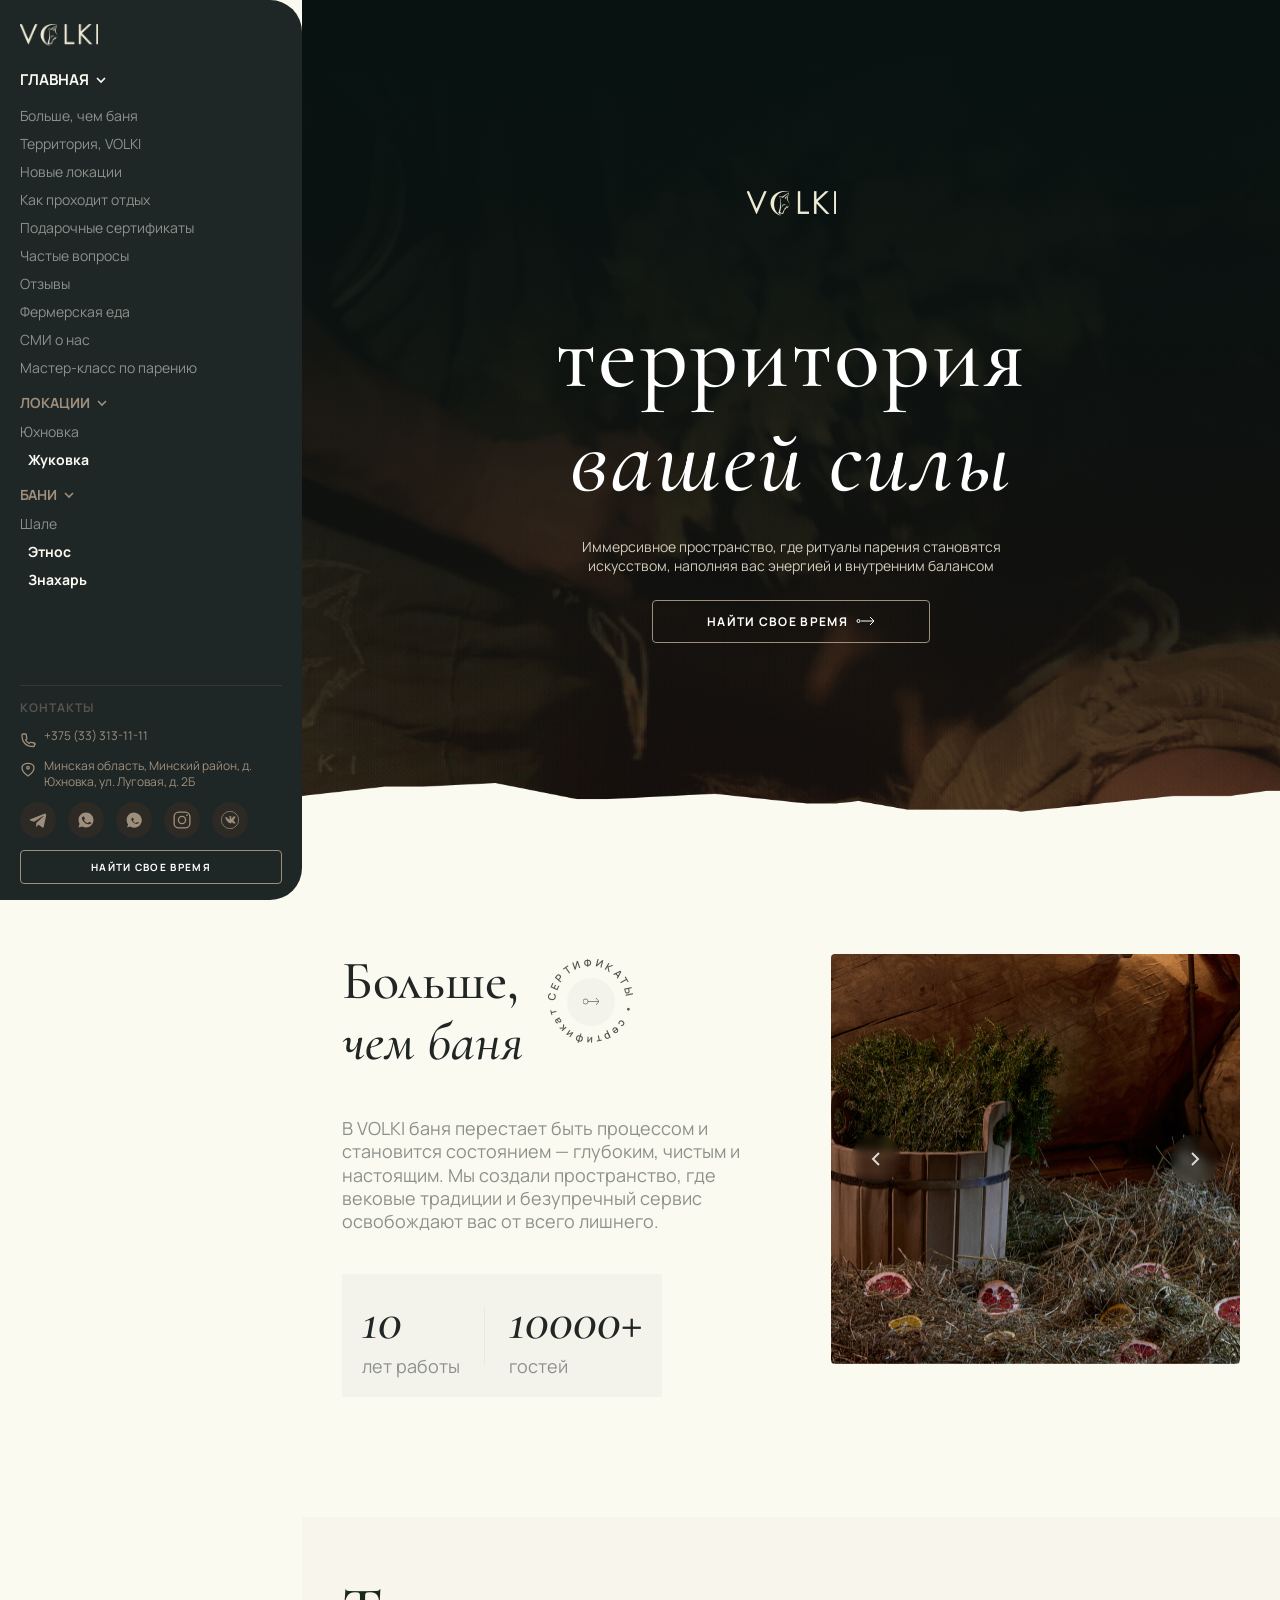
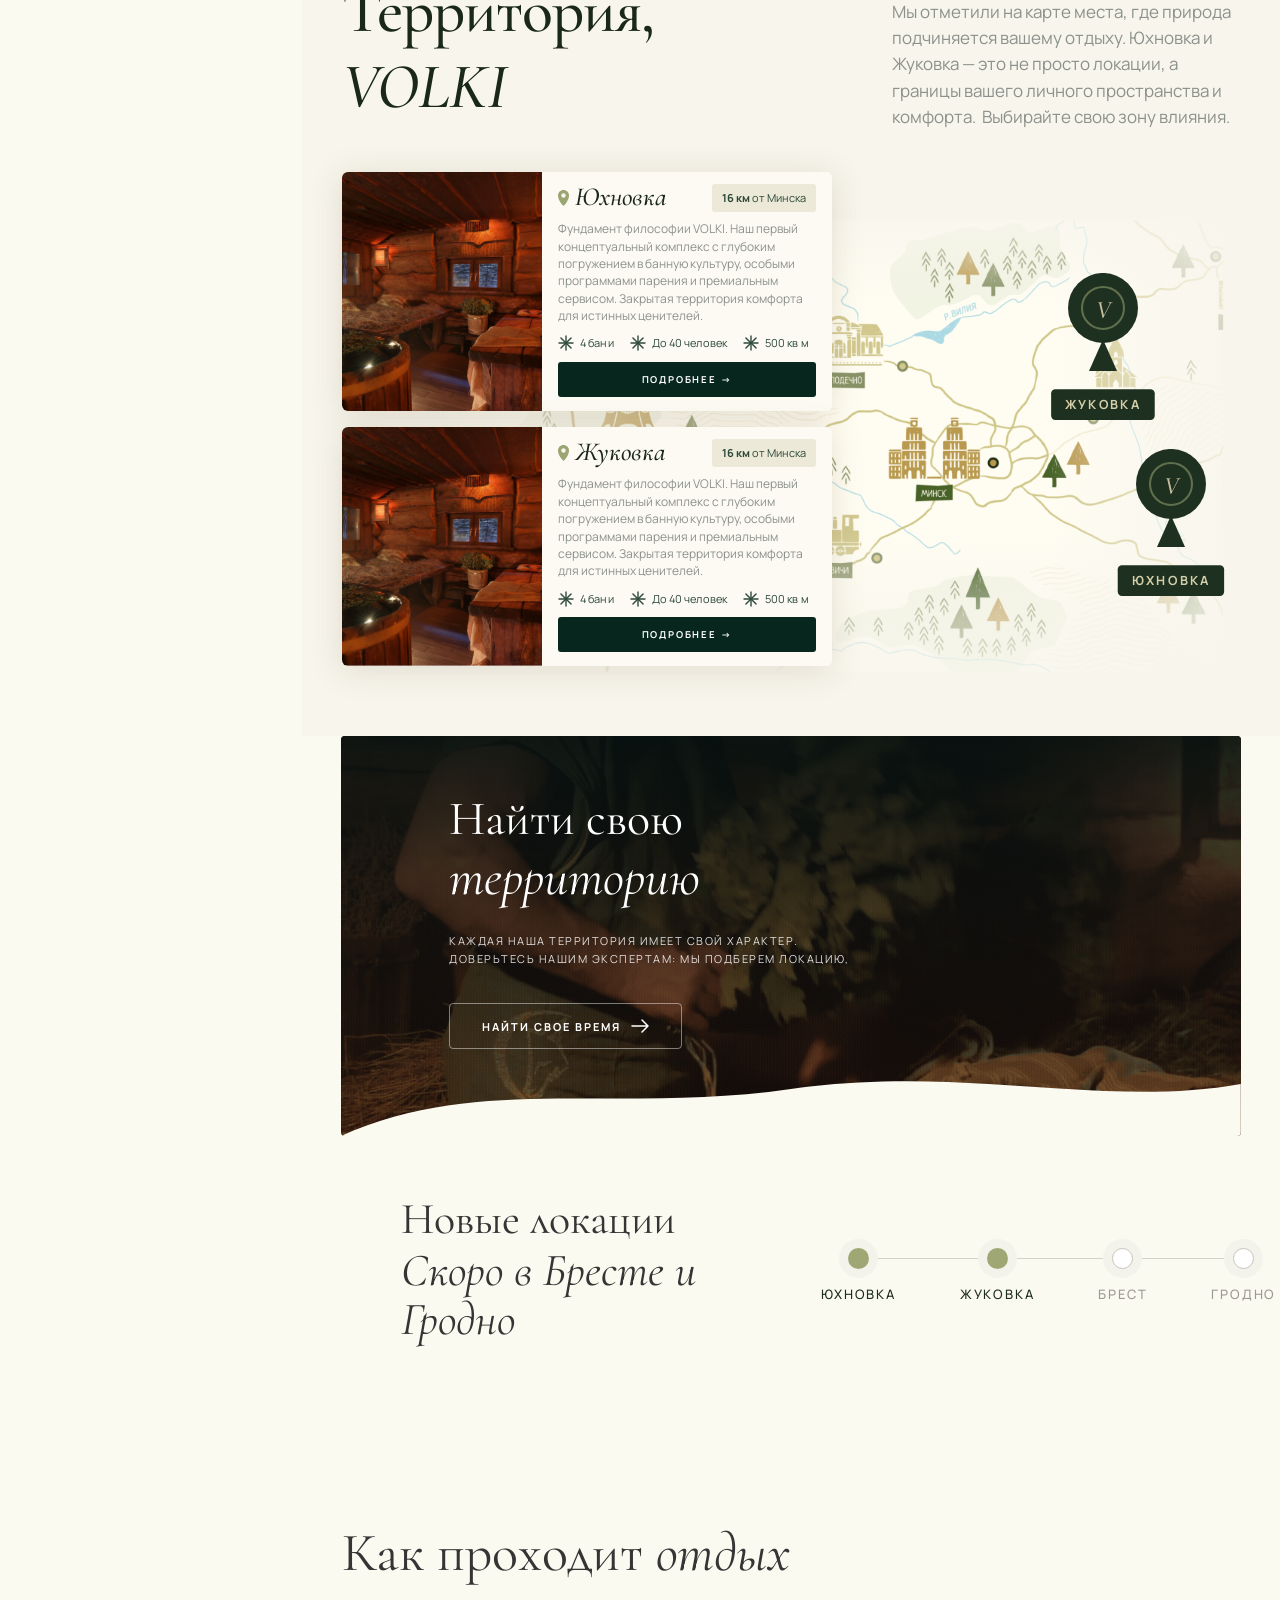
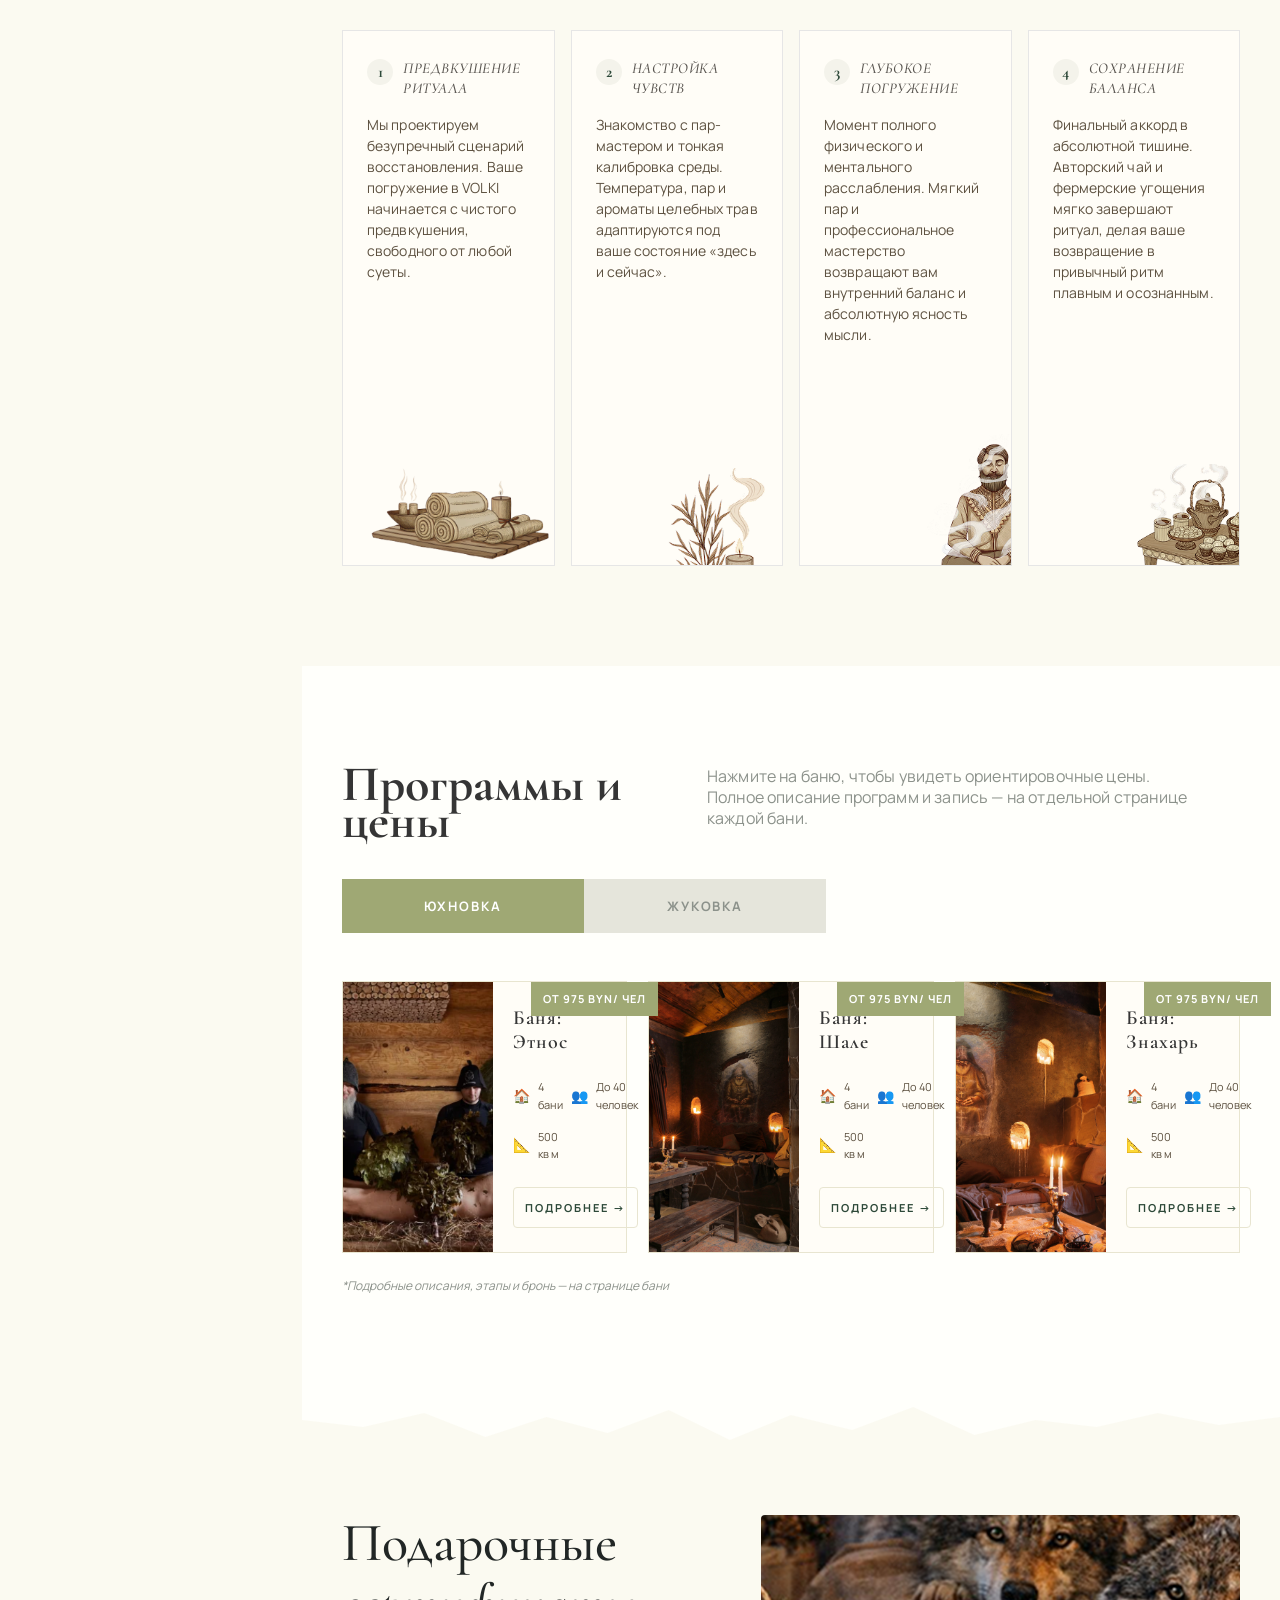
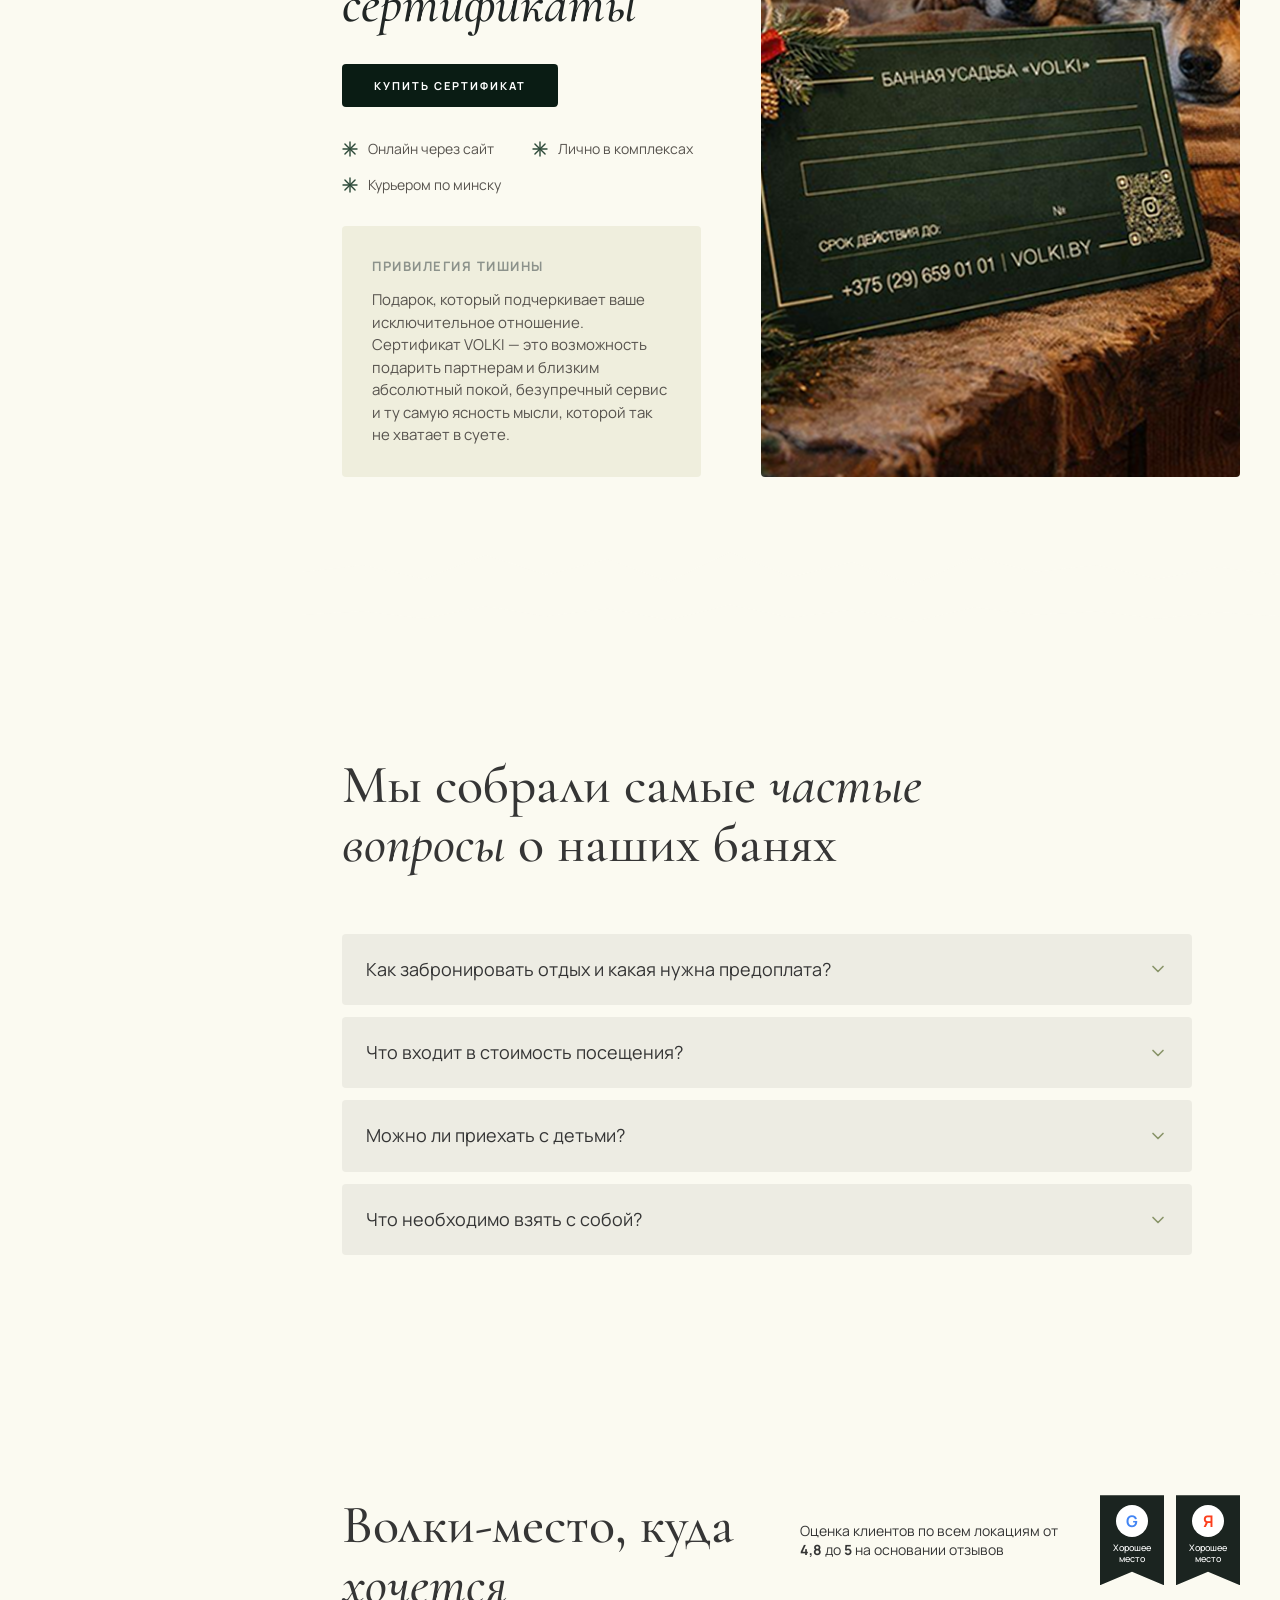
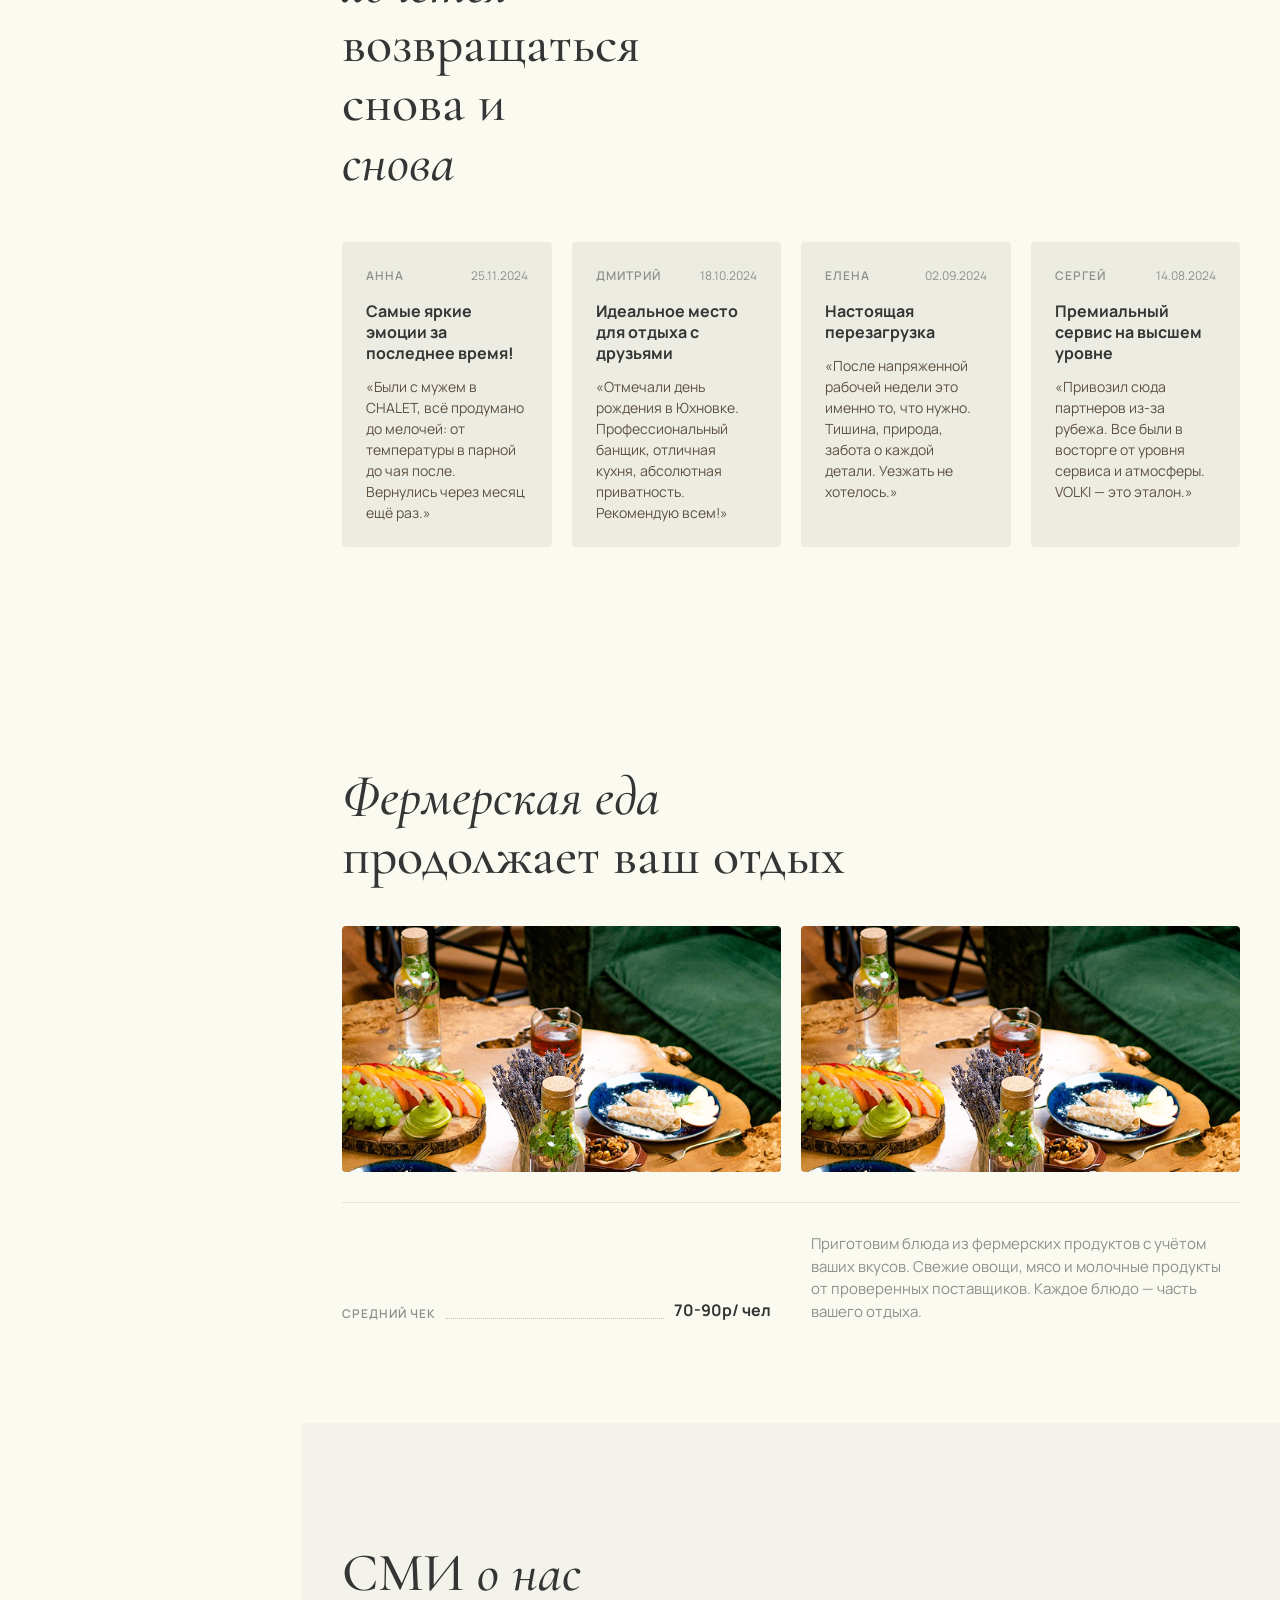
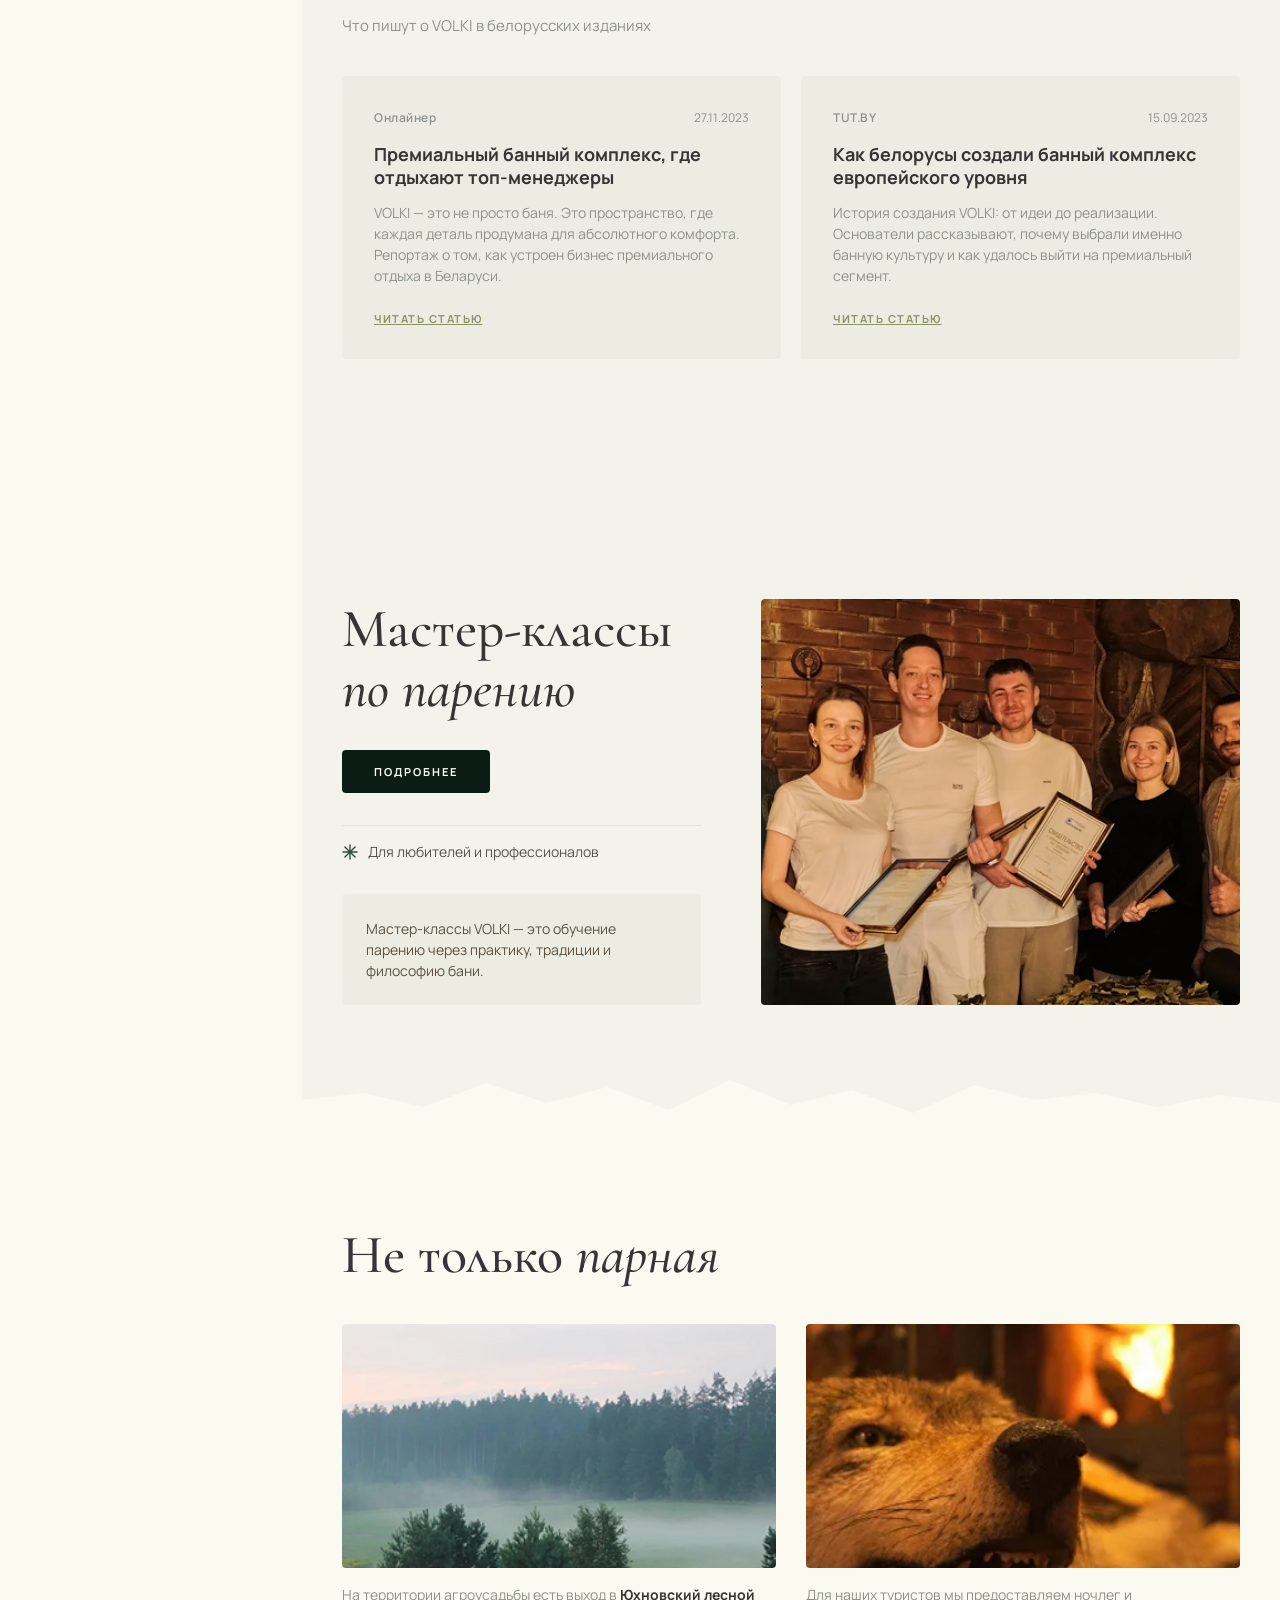
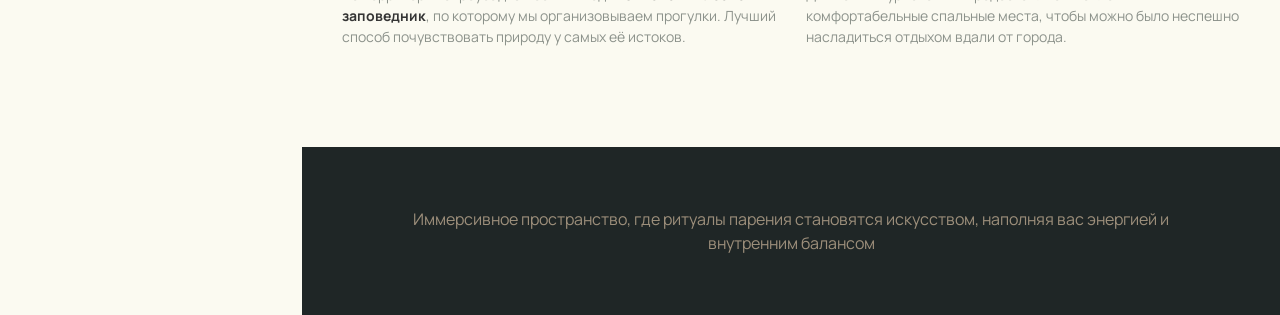
==== commit 86e66d04: "statrt" ====
--- a/home.html
+++ b/home.html
@@ -9,6 +9,13 @@
     <link href="https://fonts.googleapis.com/css2?family=Cormorant+Garamond:ital,wght@0,400;0,500;0,600;1,400;1,500;1,600&family=Manrope:wght@400;500;600;700&display=swap" rel="stylesheet">
     <link rel="stylesheet" href="css/home-styles.css">
     <link rel="stylesheet" href="css/sections/territory-section.css">
+    <link rel="stylesheet" href="css/sections/certificates-section.css">
+    <link rel="stylesheet" href="css/sections/faq-section.css">
+    <link rel="stylesheet" href="css/sections/reviews-section.css">
+    <link rel="stylesheet" href="css/sections/farm-food-section.css">
+    <link rel="stylesheet" href="css/sections/media-section.css">
+    <link rel="stylesheet" href="css/sections/masterclass-section.css">
+    <link rel="stylesheet" href="css/sections/features-section.css">
 </head>
 <body>
     <!-- Mobile Menu Toggle -->
@@ -57,6 +64,10 @@
                             <path d="M4 6l4 4 4-4" stroke="#9d8f7b" stroke-width="1.67"/>
                         </svg>
                     </div>
+                    <nav class="sidebar-nav" style="margin-top: 8px;">
+                        <a href="location.html" class="nav-link">Юхновка</a>
+                        <a href="#" class="nav-link">Жуковка</a>
+                    </nav>
                 </div>
 
                 <!-- Banya Section -->
@@ -67,6 +78,11 @@
                             <path d="M4 6l4 4 4-4" stroke="#9d8f7b" stroke-width="1.67"/>
                         </svg>
                     </div>
+                    <nav class="sidebar-nav" style="margin-top: 8px;">
+                        <a href="shale.html" class="nav-link">Шале</a>
+                        <a href="#" class="nav-link">Этнос</a>
+                        <a href="#" class="nav-link">Знахарь</a>
+                    </nav>
                 </div>
             </div>
 
@@ -341,7 +357,7 @@
                                 <span>500 кв м</span>
                             </div>
                         </div>
-                        <button class="location-button">Подробнее →</button>
+                        <button class="location-button" onclick="window.location.href='location.html'">Подробнее →</button>
                     </div>
                 </div>
 
@@ -391,7 +407,7 @@
                                 <span>500 кв м</span>
                             </div>
                         </div>
-                        <button class="location-button">Подробнее →</button>
+                        <button class="location-button" onclick="window.location.href='location.html'">Подробнее →</button>
                     </div>
                 </div>
 
@@ -416,14 +432,14 @@
                     Каждая наша территория имеет свой характер. Доверьтесь нашим экспертам: мы подберем локацию,
                 </p>
                 <button class="hero-button">
-                    <span class="button-text"> НАЙТИ СВОЕ ВРЕМЯ</span>
-                    <svg class="button-icon" width="20" height="20" viewBox="0 0 20 20" fill="none" xmlns="http://www.w3.org/2000/svg">
-                        <path d="M4 10h12m-4-4l4 4-4 4" stroke="white" stroke-width="1.5" stroke-linecap="round" stroke-linejoin="round"/>
+                    <span class="button-text">НАЙТИ СВОЕ ВРЕМЯ</span>
+                    <svg class="button-icon" viewBox="0 0 18 14" fill="none" xmlns="http://www.w3.org/2000/svg">
+                        <path d="M1 7h16M11 1l6 6-6 6" stroke="white" stroke-width="1.5" stroke-linecap="round" stroke-linejoin="round"/>
                     </svg>
                 </button>
             </div>
             <svg class="hero-wave" viewBox="0 0 1300 82" fill="none" xmlns="http://www.w3.org/2000/svg" preserveAspectRatio="none">
-                <path d="M0 0 Q325 20 650 10 T1300 0 L1300 82 L0 82 Z" fill="#f4f3eb"/>
+                <path d="M0 82 C200 20 400 60 650 35 C900 10 1100 55 1300 30 L1300 82 Z" fill="#fbfaf1"/>
             </svg>
         </div>
 
@@ -431,7 +447,7 @@
         <div class="find-territory-cities">
             <div class="cities-header">
                 <h3 class="cities-title">
-                    <span class="title-regular">Новые локации</span><br>
+                    <span class="title-regular">Новые локации</span>
                     <span class="title-italic">Скоро в Бресте и Гродно</span>
                 </h3>
             </div>
@@ -486,48 +502,52 @@
     <!-- How Rest Works Section -->
     <section class="rest-process-section">
         <div class="container">
-            <h2 class="section-title-center">Как проходит отдых</h2>
+            <h2 class="rest-section-title">
+                <span class="title-regular">Как проходит </span><span class="title-italic">отдых</span>
+            </h2>
             <div class="rest-cards">
                 <div class="rest-card">
-                    <div class="card-text">
-                        <div class="card-header">
-                            <div class="card-number">1</div>
-                            <h3 class="card-title-italic">ПРЕДВКУШЕНИЕ РИТУАЛА</h3>
-                        </div>
-                        <p class="card-description">
-                            Мы проектируем безупречный сценарий восстановления. Ваше погружение в VOLKI начинается с чистого предвкушения, свободного от любой суеты.
-                        </p>
-                    </div>
+                    <div class="card-header">
+                        <div class="card-number">1</div>
+                        <h3 class="card-title-italic">ПРЕДВКУШЕНИЕ РИТУАЛА</h3>
+                    </div>
+                    <p class="card-description">Мы проектируем безупречный сценарий восстановления. Ваше погружение в VOLKI начинается с чистого предвкушения, свободного от любой суеты.</p>
+                    <div class="card-spacer"></div>
                     <div class="card-image">
                         <img src="assets/images/rest-1.png" alt="Предвкушение ритуала">
                     </div>
                 </div>
                 <div class="rest-card">
-                    <div class="card-text">
-                        <div class="card-header">
-                            <div class="card-number">2</div>
-                            <h3 class="card-title-italic">НАСТРОЙКА ЧУВСТВ</h3>
-                        </div>
-                        <p class="card-description">
-                            Знакомство с пар-мастером и тонкая калибровка среды. Температура, пар и ароматы целебных трав адаптируются под ваше состояние «здесь и сейчас».
-                        </p>
-                    </div>
+                    <div class="card-header">
+                        <div class="card-number">2</div>
+                        <h3 class="card-title-italic">НАСТРОЙКА ЧУВСТВ</h3>
+                    </div>
+                    <p class="card-description">Знакомство с пар-мастером и тонкая калибровка среды. Температура, пар и ароматы целебных трав адаптируются под ваше состояние «здесь и сейчас».</p>
+                    <div class="card-spacer"></div>
                     <div class="card-image">
                         <img src="assets/images/rest-2.png" alt="Настройка чувств">
                     </div>
                 </div>
                 <div class="rest-card">
-                    <div class="card-text">
-                        <div class="card-header">
-                            <div class="card-number">3</div>
-                            <h3 class="card-title-italic">ТРАНСФОРМАЦИЯ</h3>
-                        </div>
-                        <p class="card-description">
-                            Глубокое парение с использованием авторских техник. Каждое движение веника — это искусство, направленное на ваше обновление и восстановление энергии.
-                        </p>
-                    </div>
+                    <div class="card-header">
+                        <div class="card-number">3</div>
+                        <h3 class="card-title-italic">ГЛУБОКОЕ ПОГРУЖЕНИЕ</h3>
+                    </div>
+                    <p class="card-description">Момент полного физического и ментального расслабления. Мягкий пар и профессиональное мастерство возвращают вам внутренний баланс и абсолютную ясность мысли.</p>
+                    <div class="card-spacer"></div>
                     <div class="card-image">
-                        <img src="assets/images/rest-3.png" alt="Трансформация">
+                        <img src="assets/images/rest-3.png" alt="Глубокое погружение">
+                    </div>
+                </div>
+                <div class="rest-card">
+                    <div class="card-header">
+                        <div class="card-number">4</div>
+                        <h3 class="card-title-italic">СОХРАНЕНИЕ БАЛАНСА</h3>
+                    </div>
+                    <p class="card-description">Финальный аккорд в абсолютной тишине. Авторский чай и фермерские угощения мягко завершают ритуал, делая ваше возвращение в привычный ритм плавным и осознанным.</p>
+                    <div class="card-spacer"></div>
+                    <div class="card-image">
+                        <img src="assets/images/rest-4.png" alt="Сохранение баланса">
                     </div>
                 </div>
             </div>
@@ -616,57 +636,391 @@
                     </div>
                 </div>
             </div>
-        </div>
+            <p class="banya-cards-note">*Подробные описания, этапы и бронь — на странице бани</p>
+        </div>
+    </section>
+
+    <!-- Certificates Section -->
+    <section id="certificates" class="certificates-section">
+        <!-- Верхний горный разделитель -->
+        <svg class="certificates-divider certificates-divider-top" viewBox="0 0 1920 60" fill="none" xmlns="http://www.w3.org/2000/svg" preserveAspectRatio="none">
+            <path d="M0 60 L0 35 L120 28 L240 42 L360 18 L480 38 L600 22 L720 45 L840 15 L960 40 L1080 25 L1200 48 L1320 20 L1440 35 L1560 28 L1680 42 L1800 30 L1920 38 L1920 60 Z" fill="#fffffb"/>
+        </svg>
+
+        <div class="container">
+            <div class="certificates-content">
+                <!-- Левая колонка -->
+                <div class="certificates-left">
+                    <!-- Заголовок -->
+                    <h2 class="certificates-title">
+                        <span class="title-regular">Подарочные</span>
+                        <span class="title-italic">сертификаты</span>
+                    </h2>
+
+                    <!-- Кнопка -->
+                    <button class="certificates-button">КУПИТЬ СЕРТИФИКАТ</button>
+
+                    <!-- Список способов доставки -->
+                    <div class="delivery-list">
+                        <div class="delivery-item">
+                            <svg class="delivery-icon" width="16" height="16" viewBox="0 0 16 16" fill="none" xmlns="http://www.w3.org/2000/svg">
+                                <line x1="8" y1="1" x2="8" y2="15" stroke="#2d4939" stroke-width="1.4" stroke-linecap="round"/>
+                                <line x1="1" y1="8" x2="15" y2="8" stroke="#2d4939" stroke-width="1.4" stroke-linecap="round"/>
+                                <line x1="2.93" y1="2.93" x2="13.07" y2="13.07" stroke="#2d4939" stroke-width="1.4" stroke-linecap="round"/>
+                                <line x1="13.07" y1="2.93" x2="2.93" y2="13.07" stroke="#2d4939" stroke-width="1.4" stroke-linecap="round"/>
+                            </svg>
+                            <span class="delivery-text">Онлайн через сайт</span>
+                        </div>
+                        <div class="delivery-item">
+                            <svg class="delivery-icon" width="16" height="16" viewBox="0 0 16 16" fill="none" xmlns="http://www.w3.org/2000/svg">
+                                <line x1="8" y1="1" x2="8" y2="15" stroke="#2d4939" stroke-width="1.4" stroke-linecap="round"/>
+                                <line x1="1" y1="8" x2="15" y2="8" stroke="#2d4939" stroke-width="1.4" stroke-linecap="round"/>
+                                <line x1="2.93" y1="2.93" x2="13.07" y2="13.07" stroke="#2d4939" stroke-width="1.4" stroke-linecap="round"/>
+                                <line x1="13.07" y1="2.93" x2="2.93" y2="13.07" stroke="#2d4939" stroke-width="1.4" stroke-linecap="round"/>
+                            </svg>
+                            <span class="delivery-text">Лично в комплексах</span>
+                        </div>
+                        <div class="delivery-item">
+                            <svg class="delivery-icon" width="16" height="16" viewBox="0 0 16 16" fill="none" xmlns="http://www.w3.org/2000/svg">
+                                <line x1="8" y1="1" x2="8" y2="15" stroke="#2d4939" stroke-width="1.4" stroke-linecap="round"/>
+                                <line x1="1" y1="8" x2="15" y2="8" stroke="#2d4939" stroke-width="1.4" stroke-linecap="round"/>
+                                <line x1="2.93" y1="2.93" x2="13.07" y2="13.07" stroke="#2d4939" stroke-width="1.4" stroke-linecap="round"/>
+                                <line x1="13.07" y1="2.93" x2="2.93" y2="13.07" stroke="#2d4939" stroke-width="1.4" stroke-linecap="round"/>
+                            </svg>
+                            <span class="delivery-text">Курьером по минску</span>
+                        </div>
+                    </div>
+
+                    <!-- Инфо-блок -->
+                    <div class="certificates-info-box">
+                        <h3 class="info-box-subtitle">ПРИВИЛЕГИЯ ТИШИНЫ</h3>
+                        <p class="info-box-text">Подарок, который подчеркивает ваше исключительное отношение. Сертификат VOLKI — это возможность подарить партнерам и близким абсолютный покой, безупречный сервис и ту самую ясность мысли, которой так не хватает в суете.</p>
+                    </div>
+                </div>
+
+                <!-- Правая колонка (картинка) -->
+                <div class="certificates-right">
+                    <img src="assets/images/sertificat.png" alt="Подарочный сертификат VOLKI" class="certificates-image">
+                </div>
+            </div>
+        </div>
+
+        <!-- Нижний горный разделитель -->
+        <svg class="certificates-divider certificates-divider-bottom" viewBox="0 0 1920 60" fill="none" xmlns="http://www.w3.org/2000/svg" preserveAspectRatio="none">
+            <path d="M0 60 L0 35 L120 28 L240 42 L360 18 L480 38 L600 22 L720 45 L840 15 L960 40 L1080 25 L1200 48 L1320 20 L1440 35 L1560 28 L1680 42 L1800 30 L1920 38 L1920 60 Z" fill="#fbfaf1"/>
+        </svg>
     </section>
 
     <!-- FAQ Section -->
-    <section class="faq-section">
+    <section id="faq" class="faq-section">
+        <!-- Верхний горный разделитель -->
+        <svg class="faq-divider faq-divider-top" viewBox="0 0 1920 60" fill="none" xmlns="http://www.w3.org/2000/svg" preserveAspectRatio="none">
+            <path d="M0 60 L0 35 L120 28 L240 42 L360 18 L480 38 L600 22 L720 45 L840 15 L960 40 L1080 25 L1200 48 L1320 20 L1440 35 L1560 28 L1680 42 L1800 30 L1920 38 L1920 60 Z" fill="#fbfaf1"/>
+        </svg>
+
         <div class="container">
-            <h2 class="section-title-center">Мы собрали самые частые вопросы о наших банях</h2>
+            <h2 class="faq-title">
+                <span class="title-regular">Мы собрали самые </span><span class="title-italic">частые</span><br>
+                <span class="title-italic">вопросы</span><span class="title-regular"> о наших банях</span>
+            </h2>
+
             <div class="faq-list">
                 <div class="faq-item">
                     <button class="faq-question">
                         <span>Как забронировать отдых и какая нужна предоплата?</span>
-                        <svg class="faq-icon" width="20" height="20" viewBox="0 0 20 20">
-                            <path d="M5 7.5l5 5 5-5" stroke="#818f56" stroke-width="1.67" fill="none"/>
+                        <svg class="faq-icon" width="20" height="20" viewBox="0 0 20 20" fill="none" xmlns="http://www.w3.org/2000/svg">
+                            <path d="M5 7.5l5 5 5-5" stroke="#8a956a" stroke-width="1.67" stroke-linecap="round" stroke-linejoin="round"/>
                         </svg>
                     </button>
                     <div class="faq-answer">
                         <p>Для бронирования свяжитесь с нами по телефону или через форму на сайте. Предоплата составляет 30% от стоимости.</p>
                     </div>
                 </div>
+
                 <div class="faq-item">
                     <button class="faq-question">
                         <span>Что входит в стоимость посещения?</span>
-                        <svg class="faq-icon" width="20" height="20" viewBox="0 0 20 20">
-                            <path d="M5 7.5l5 5 5-5" stroke="#818f56" stroke-width="1.67" fill="none"/>
+                        <svg class="faq-icon" width="20" height="20" viewBox="0 0 20 20" fill="none" xmlns="http://www.w3.org/2000/svg">
+                            <path d="M5 7.5l5 5 5-5" stroke="#8a956a" stroke-width="1.67" stroke-linecap="round" stroke-linejoin="round"/>
                         </svg>
                     </button>
                     <div class="faq-answer">
                         <p>В стоимость входит аренда бани, услуги банщика, веники, чай и легкие закуски.</p>
                     </div>
                 </div>
+
                 <div class="faq-item">
                     <button class="faq-question">
                         <span>Можно ли приехать с детьми?</span>
-                        <svg class="faq-icon" width="20" height="20" viewBox="0 0 20 20">
-                            <path d="M5 7.5l5 5 5-5" stroke="#818f56" stroke-width="1.67" fill="none"/>
+                        <svg class="faq-icon" width="20" height="20" viewBox="0 0 20 20" fill="none" xmlns="http://www.w3.org/2000/svg">
+                            <path d="M5 7.5l5 5 5-5" stroke="#8a956a" stroke-width="1.67" stroke-linecap="round" stroke-linejoin="round"/>
                         </svg>
                     </button>
                     <div class="faq-answer">
                         <p>Да, дети приветствуются. Рекомендуемый возраст от 7 лет.</p>
                     </div>
                 </div>
+
                 <div class="faq-item">
                     <button class="faq-question">
                         <span>Что необходимо взять с собой?</span>
-                        <svg class="faq-icon" width="20" height="20" viewBox="0 0 20 20">
-                            <path d="M5 7.5l5 5 5-5" stroke="#818f56" stroke-width="1.67" fill="none"/>
+                        <svg class="faq-icon" width="20" height="20" viewBox="0 0 20 20" fill="none" xmlns="http://www.w3.org/2000/svg">
+                            <path d="M5 7.5l5 5 5-5" stroke="#8a956a" stroke-width="1.67" stroke-linecap="round" stroke-linejoin="round"/>
                         </svg>
                     </button>
                     <div class="faq-answer">
                         <p>Возьмите купальные принадлежности, сменную обувь и хорошее настроение. Остальное мы предоставим.</p>
                     </div>
+                </div>
+            </div>
+        </div>
+    </section>
+
+    <!-- Reviews Section -->
+    <section id="reviews" class="reviews-section">
+        <div class="container">
+            <!-- Шапка секции -->
+            <div class="reviews-header">
+                <!-- Заголовок -->
+                <h2 class="reviews-title">
+                    <span class="title-regular">Волки-место, куда</span>
+                    <span class="title-italic">хочется</span>
+                    <span class="title-regular">возвращаться снова и</span>
+                    <span class="title-italic">снова</span>
+                </h2>
+
+                <!-- Рейтинг и бейджи -->
+                <div class="reviews-rating">
+                    <p class="reviews-rating-text">
+                        Оценка клиентов по всем локациям от <strong>4,8</strong> до <strong>5</strong> на основании отзывов
+                    </p>
+                    <div class="reviews-badges">
+                        <!-- Google Badge -->
+                        <div class="reviews-badge">
+                            <div class="badge-icon">
+                                <span class="badge-icon-text badge-icon-google">G</span>
+                            </div>
+                            <div class="badge-text">Хорошее<br>место</div>
+                        </div>
+                        <!-- Yandex Badge -->
+                        <div class="reviews-badge">
+                            <div class="badge-icon">
+                                <span class="badge-icon-text badge-icon-yandex">Я</span>
+                            </div>
+                            <div class="badge-text">Хорошее<br>место</div>
+                        </div>
+                    </div>
+                </div>
+            </div>
+
+            <!-- Сетка карточек отзывов -->
+            <div class="reviews-grid">
+                <!-- Карточка 1 -->
+                <div class="review-card">
+                    <div class="review-card-header">
+                        <span class="review-card-name">АННА</span>
+                        <span class="review-card-date">25.11.2024</span>
+                    </div>
+                    <h3 class="review-card-title">Самые яркие эмоции за последнее время!</h3>
+                    <p class="review-card-text">Были с мужем в CHALET, всё продумано до мелочей: от температуры в парной до чая после. Вернулись через месяц ещё раз.</p>
+                </div>
+
+                <!-- Карточка 2 -->
+                <div class="review-card">
+                    <div class="review-card-header">
+                        <span class="review-card-name">ДМИТРИЙ</span>
+                        <span class="review-card-date">18.10.2024</span>
+                    </div>
+                    <h3 class="review-card-title">Идеальное место для отдыха с друзьями</h3>
+                    <p class="review-card-text">Отмечали день рождения в Юхновке. Профессиональный банщик, отличная кухня, абсолютная приватность. Рекомендую всем!</p>
+                </div>
+
+                <!-- Карточка 3 -->
+                <div class="review-card">
+                    <div class="review-card-header">
+                        <span class="review-card-name">ЕЛЕНА</span>
+                        <span class="review-card-date">02.09.2024</span>
+                    </div>
+                    <h3 class="review-card-title">Настоящая перезагрузка</h3>
+                    <p class="review-card-text">После напряженной рабочей недели это именно то, что нужно. Тишина, природа, забота о каждой детали. Уезжать не хотелось.</p>
+                </div>
+
+                <!-- Карточка 4 -->
+                <div class="review-card">
+                    <div class="review-card-header">
+                        <span class="review-card-name">СЕРГЕЙ</span>
+                        <span class="review-card-date">14.08.2024</span>
+                    </div>
+                    <h3 class="review-card-title">Премиальный сервис на высшем уровне</h3>
+                    <p class="review-card-text">Привозил сюда партнеров из-за рубежа. Все были в восторге от уровня сервиса и атмосферы. VOLKI — это эталон.</p>
+                </div>
+            </div>
+        </div>
+
+        <!-- Нижний горный разделитель -->
+        <svg class="reviews-divider reviews-divider-bottom" viewBox="0 0 1920 60" fill="none" xmlns="http://www.w3.org/2000/svg" preserveAspectRatio="none">
+            <path d="M0 60 L0 35 L120 28 L240 42 L360 18 L480 38 L600 22 L720 45 L840 15 L960 40 L1080 25 L1200 48 L1320 20 L1440 35 L1560 28 L1680 42 L1800 30 L1920 38 L1920 60 Z" fill="#fbfaf1"/>
+        </svg>
+    </section>
+
+    <!-- Farm Food Section -->
+    <section id="farm-food" class="farm-food-section">
+        <div class="container">
+            <!-- Заголовок -->
+            <h2 class="farm-food-title">
+                <span class="title-italic">Фермерская еда</span>
+                <span class="title-regular">продолжает ваш отдых</span>
+            </h2>
+
+            <!-- Фотографии -->
+            <div class="farm-food-images">
+                <img src="assets/images/foog.png" alt="Фермерская еда" class="farm-food-image">
+                <img src="assets/images/foog.png" alt="Фермерская еда" class="farm-food-image">
+            </div>
+
+            <!-- Подвал секции -->
+            <div class="farm-food-footer">
+                <!-- Левая колонка (Цена) -->
+                <div class="farm-food-price">
+                    <span class="farm-food-price-label">СРЕДНИЙ ЧЕК</span>
+                    <span class="farm-food-price-dots"></span>
+                    <span class="farm-food-price-value">70-90р/ чел</span>
+                </div>
+
+                <!-- Правая колонка (Описание) -->
+                <p class="farm-food-description">
+                    Приготовим блюда из фермерских продуктов с учётом ваших вкусов. Свежие овощи, мясо и молочные продукты от проверенных поставщиков. Каждое блюдо — часть вашего отдыха.
+                </p>
+            </div>
+        </div>
+    </section>
+
+    <!-- Media Section -->
+    <section id="media" class="media-section">
+        <!-- Верхний горный разделитель -->
+        <svg class="media-divider media-divider-top" viewBox="0 0 1920 60" fill="none" xmlns="http://www.w3.org/2000/svg" preserveAspectRatio="none">
+            <path d="M0 60 L0 35 L120 28 L240 42 L360 18 L480 38 L600 22 L720 45 L840 15 L960 40 L1080 25 L1200 48 L1320 20 L1440 35 L1560 28 L1680 42 L1800 30 L1920 38 L1920 60 Z" fill="#f4f3eb"/>
+        </svg>
+
+        <div class="container">
+            <!-- Заголовок -->
+            <h2 class="media-title">
+                <span class="title-regular">СМИ </span><span class="title-italic">о нас</span>
+            </h2>
+
+            <!-- Подзаголовок -->
+            <p class="media-subtitle">Что пишут о VOLKI в белорусских изданиях</p>
+
+            <!-- Сетка карточек -->
+            <div class="media-grid">
+                <!-- Карточка 1 -->
+                <article class="media-card">
+                    <div class="media-card-header">
+                        <span class="media-card-source">Онлайнер</span>
+                        <span class="media-card-date">27.11.2023</span>
+                    </div>
+                    <h3 class="media-card-title">Премиальный банный комплекс, где отдыхают топ-менеджеры</h3>
+                    <p class="media-card-text">
+                        VOLKI — это не просто баня. Это пространство, где каждая деталь продумана для абсолютного комфорта. Репортаж о том, как устроен бизнес премиального отдыха в Беларуси.
+                    </p>
+                    <a href="#" class="media-card-link">ЧИТАТЬ СТАТЬЮ</a>
+                </article>
+
+                <!-- Карточка 2 -->
+                <article class="media-card">
+                    <div class="media-card-header">
+                        <span class="media-card-source">TUT.BY</span>
+                        <span class="media-card-date">15.09.2023</span>
+                    </div>
+                    <h3 class="media-card-title">Как белорусы создали банный комплекс европейского уровня</h3>
+                    <p class="media-card-text">
+                        История создания VOLKI: от идеи до реализации. Основатели рассказывают, почему выбрали именно банную культуру и как удалось выйти на премиальный сегмент.
+                    </p>
+                    <a href="#" class="media-card-link">ЧИТАТЬ СТАТЬЮ</a>
+                </article>
+            </div>
+        </div>
+
+        <!-- Нижний горный разделитель -->
+        <svg class="media-divider media-divider-bottom" viewBox="0 0 1920 60" fill="none" xmlns="http://www.w3.org/2000/svg" preserveAspectRatio="none">
+            <path d="M0 60 L0 35 L120 28 L240 42 L360 18 L480 38 L600 22 L720 45 L840 15 L960 40 L1080 25 L1200 48 L1320 20 L1440 35 L1560 28 L1680 42 L1800 30 L1920 38 L1920 60 Z" fill="#f4f3eb"/>
+        </svg>
+    </section>
+
+    <!-- Masterclass Section -->
+    <section id="masterclass" class="masterclass-section">
+        <!-- Верхний горный разделитель -->
+        <svg class="masterclass-divider masterclass-divider-top" viewBox="0 0 1920 60" fill="none" xmlns="http://www.w3.org/2000/svg" preserveAspectRatio="none">
+            <path d="M0 60 L0 35 L120 28 L240 42 L360 18 L480 38 L600 22 L720 45 L840 15 L960 40 L1080 25 L1200 48 L1320 20 L1440 35 L1560 28 L1680 42 L1800 30 L1920 38 L1920 60 Z" fill="#f4f3eb"/>
+        </svg>
+
+        <div class="container">
+            <div class="masterclass-content">
+                <!-- Левая колонка -->
+                <div class="masterclass-left">
+                    <!-- Заголовок -->
+                    <h2 class="masterclass-title">
+                        <span class="title-regular">Мастер-классы</span>
+                        <span class="title-italic">по парению</span>
+                    </h2>
+
+                    <!-- Кнопка -->
+                    <button class="masterclass-button">ПОДРОБНЕЕ</button>
+
+                    <!-- Элемент списка -->
+                    <div class="masterclass-feature">
+                        <svg class="masterclass-feature-icon" width="16" height="16" viewBox="0 0 16 16" fill="none" xmlns="http://www.w3.org/2000/svg">
+                            <line x1="8" y1="1" x2="8" y2="15" stroke="#2d4939" stroke-width="1.4" stroke-linecap="round"/>
+                            <line x1="1" y1="8" x2="15" y2="8" stroke="#2d4939" stroke-width="1.4" stroke-linecap="round"/>
+                            <line x1="2.93" y1="2.93" x2="13.07" y2="13.07" stroke="#2d4939" stroke-width="1.4" stroke-linecap="round"/>
+                            <line x1="13.07" y1="2.93" x2="2.93" y2="13.07" stroke="#2d4939" stroke-width="1.4" stroke-linecap="round"/>
+                        </svg>
+                        <span class="masterclass-feature-text">Для любителей и профессионалов</span>
+                    </div>
+
+                    <!-- Инфо-блок -->
+                    <div class="masterclass-info-box">
+                        <p class="masterclass-info-text">Мастер-классы VOLKI — это обучение парению через практику, традиции и философию бани.</p>
+                    </div>
+                </div>
+
+                <!-- Правая колонка (картинка) -->
+                <div class="masterclass-right">
+                    <img src="assets/images/команда.png" alt="Мастер-классы по парению" class="masterclass-image">
+                </div>
+            </div>
+        </div>
+
+        <!-- Нижний горный разделитель -->
+        <svg class="masterclass-divider masterclass-divider-bottom" viewBox="0 0 1920 60" fill="none" xmlns="http://www.w3.org/2000/svg" preserveAspectRatio="none">
+            <path d="M0 60 L0 35 L120 28 L240 42 L360 18 L480 38 L600 22 L720 45 L840 15 L960 40 L1080 25 L1200 48 L1320 20 L1440 35 L1560 28 L1680 42 L1800 30 L1920 38 L1920 60 Z" fill="#fbfaf1"/>
+        </svg>
+    </section>
+
+    <!-- Features Section -->
+    <section class="features-section">
+        <div class="container">
+            <!-- Заголовок -->
+            <h2 class="features-title">
+                <span class="title-regular">Не только </span><span class="title-italic">парная</span>
+            </h2>
+
+            <!-- Сетка карточек -->
+            <div class="features-grid">
+                <!-- Левая карточка -->
+                <div class="features-card">
+                    <img src="assets/images/туман.png" alt="Юхновский лесной заповедник" class="features-card-image">
+                    <p class="features-card-text">
+                        На территории агроусадьбы есть выход в <strong>Юхновский лесной заповедник</strong>, по которому мы организовываем прогулки. Лучший способ почувствовать природу у самых её истоков.
+                    </p>
+                </div>
+
+                <!-- Правая карточка -->
+                <div class="features-card">
+                    <img src="assets/images/волкпоследний.png" alt="Комфортабельные спальные места" class="features-card-image">
+                    <p class="features-card-text">
+                        Для наших туристов мы предоставляем ночлег и комфортабельные спальные места, чтобы можно было неспешно насладиться отдыхом вдали от города.
+                    </p>
                 </div>
             </div>
         </div>
@@ -683,4 +1037,4 @@
     <script src="js/home-script.js"></script>
 </main>
 </body>
-</html>
+</html>
--- a/css/home-styles.css
+++ b/css/home-styles.css
@@ -650,101 +650,156 @@
     background-color: #fbfaf1;
 }
 
-.section-title-center {
-    font-size: 50px;
-    line-height: 0.73;
-    text-align: center;
+.rest-section-title {
+    font-family: 'Cormorant Garamond', serif;
+    font-size: 54px;
+    font-weight: 400;
+    line-height: 1.1;
     color: #353535;
-    margin-bottom: 80px;
+    margin-bottom: 48px;
+}
+
+.rest-section-title .title-regular {
+    font-style: normal;
     font-weight: 400;
 }
 
+.rest-section-title .title-italic {
+    font-style: italic;
+    font-weight: 400;
+}
+
 .rest-cards {
-    display: flex;
-    flex-direction: column;
-    gap: 40px;
-    max-width: 1000px;
-    margin: 0 auto;
+    display: grid;
+    grid-template-columns: repeat(4, 1fr);
+    gap: 16px;
 }
 
 .rest-card {
     display: flex;
-    gap: 0;
+    flex-direction: column;
     background: #fffdf7;
     border: 1px solid #e6e6e6;
     overflow: hidden;
     transition: transform 0.3s ease, box-shadow 0.3s ease;
+    padding: 28px 24px 0;
+    height: 100%;
 }
 
 .rest-card:hover {
     transform: translateY(-4px);
-    box-shadow: 0 10px 32px rgba(45, 73, 57, 0.1);
-}
-
-.card-text {
-    flex: 1;
-    padding: 40px;
-    display: flex;
-    flex-direction: column;
-    justify-content: flex-start;
-}
-
-.card-header {
-    display: flex;
-    align-items: center;
-    gap: 12px;
-    margin-bottom: 20px;
-}
-
-.card-number {
-    width: 28px;
-    height: 28px;
+    box-shadow: 0 10px 32px rgba(45, 73, 57, 0.08);
+}
+
+.rest-card .card-header {
+    display: flex;
+    align-items: flex-start;
+    gap: 10px;
+    margin-bottom: 16px;
+    flex-shrink: 0;
+}
+
+.rest-card .card-number {
+    width: 26px;
+    height: 26px;
+    min-width: 26px;
     background: #f4f3eb;
     border-radius: 50%;
     display: flex;
     align-items: center;
     justify-content: center;
     font-family: 'Cormorant Garamond', serif;
-    font-size: 24px;
+    font-size: 16px;
     font-weight: 700;
     color: #2d4939;
     line-height: 1;
-    flex-shrink: 0;
-}
-
-.card-title-italic {
-    font-size: 20px;
+}
+
+.rest-card .card-title-italic {
+    font-family: 'Cormorant Garamond', serif;
+    font-size: 15px;
     font-weight: 500;
     font-style: italic;
     color: #57534e;
-    letter-spacing: 0.16px;
-    line-height: 1.32;
-}
-
-.card-description {
-    font-size: 16px;
-    line-height: 1.32;
+    letter-spacing: 0.5px;
+    line-height: 1.3;
+}
+
+.rest-card .card-description {
+    font-size: 14px;
+    line-height: 1.5;
     color: #5d5140;
-    letter-spacing: 0.16px;
-}
-
-.card-image {
-    width: 360px;
-    min-width: 360px;
-    height: 280px;
+    letter-spacing: 0.1px;
+    margin-bottom: 20px;
+}
+
+/* Распорка — убираем совсем */
+.rest-card .card-spacer {
+    display: none;
+}
+
+.rest-card .card-image {
+    width: calc(100% + 48px);
+    margin-left: -24px;
+    margin-right: -24px;
+    height: 200px;
+    flex-shrink: 0;
     overflow: hidden;
-    position: relative;
-}
-
-.card-image img {
+    line-height: 0;
+    margin-top: auto;
+}
+
+.rest-card .card-image img {
     width: 100%;
     height: 100%;
-    object-fit: cover;
+    object-fit: contain;
+    object-position: bottom center;
+    display: block;
     transition: transform 0.5s ease;
 }
 
+/* Специальная настройка для второй карточки */
+.rest-card:nth-child(2) .card-image {
+    overflow: visible;
+}
+
+.rest-card:nth-child(2) .card-image img {
+    width: 100%;
+    margin-left: 10%;
+    margin-top: 10px;
+}
+
+/* Специальная настройка для третьей карточки */
+.rest-card:nth-child(3) .card-image img {
+    width: 50%;
+    margin-left: 50%;
+    margin-top: 15px;
+}
+
+/* Специальная настройка для четвертой карточки */
+.rest-card:nth-child(4) .card-image img {
+    width: 60%;
+    margin-left: 50%;
+    margin-top: 0px;
+}
+
 .rest-card:hover .card-image img {
-    transform: scale(1.05);
+    transform: scale(1.04);
+}
+
+@media (max-width: 1100px) {
+    .rest-cards {
+        grid-template-columns: repeat(2, 1fr);
+    }
+}
+
+@media (max-width: 600px) {
+    .rest-cards {
+        grid-template-columns: 1fr;
+    }
+    .rest-section-title {
+        font-size: 38px;
+    }
 }
 
 /* Programs Section */
@@ -807,85 +862,120 @@
     background: #d5d5cb;
 }
 
+/* Контейнер карточек */
 .banya-cards {
     display: flex;
     gap: 20px;
-    flex-wrap: wrap;
-}
-
+    flex-wrap: nowrap;
+    justify-content: space-between;
+}
+
+/* Сама карточка */
 .banya-card {
-    width: 420px;
+    width: calc(33.333% - 14px);
     background: #fffdf7;
-    box-shadow: 0 10px 32px rgba(45, 73, 57, 0.1);
-    display: flex;
-    transition: transform 0.3s ease;
+    box-shadow: none;
+    border: 1px solid #e8e5d0;
+    display: flex;
+    flex-direction: row;
+    transition: transform 0.3s ease, box-shadow 0.3s ease;
 }
 
 .banya-card:hover {
-    transform: translateY(-8px);
-}
-
+    transform: translateY(-4px);
+    box-shadow: 0 10px 32px rgba(45, 73, 57, 0.08);
+}
+
+/* Изображение бани */
 .banya-image {
-    width: 175px;
-    height: 193px;
+    width: 150px;
+    height: auto;
+    min-height: 200px;
     object-fit: cover;
-}
-
+    align-self: stretch;
+}
+
+/* Блок с информацией (текст) */
 .banya-info {
     flex: 1;
-    padding: 17px;
-    display: flex;
-    flex-direction: column;
-}
-
+    padding: 24px 20px;
+    display: flex;
+    flex-direction: column;
+    position: relative;
+}
+
+/* Название */
 .banya-name {
-    font-size: 16px;
-    font-weight: 500;
-    letter-spacing: 1.96px;
-    line-height: 1.05;
+    font-family: 'Cormorant Garamond', serif;
+    font-size: 20px;
+    font-weight: 600;
+    letter-spacing: 1px;
+    line-height: 1.2;
     color: #353535;
-    margin-bottom: 16px;
-}
-
+    margin-bottom: 24px;
+    margin-top: 0;
+}
+
+/* Ценник в правом верхнем углу */
+.price-tag {
+    position: absolute;
+    top: 0;
+    right: 0;
+    padding: 8px 12px;
+    background: #9fa874;
+    color: #ffffff;
+    font-family: 'Manrope', sans-serif;
+    font-size: 11px;
+    font-weight: 700;
+    letter-spacing: 1px;
+    text-transform: uppercase;
+}
+
+/* Сетка характеристик */
 .banya-features {
-    display: flex;
-    flex-direction: column;
-    gap: 6px;
-    margin-bottom: 16px;
-}
-
+    display: grid;
+    grid-template-columns: repeat(2, 1fr);
+    column-gap: 8px;
+    row-gap: 14px;
+    margin-bottom: 24px;
+    flex-grow: 1;
+}
+
+/* Отдельная характеристика */
 .feature {
     display: flex;
     align-items: center;
     gap: 8px;
-    font-size: 13px;
-    color: #2d4939;
-}
-
+    font-size: 11px;
+    color: #5d5140;
+}
+
+/* Иконки без серого фона */
 .feature-icon {
-    width: 25px;
-    height: 25px;
-    background: #f8f7f5;
-    border-radius: 50%;
+    width: auto;
+    height: auto;
+    background: transparent;
     display: flex;
     align-items: center;
     justify-content: center;
-    font-size: 12px;
-}
-
+    font-size: 14px;
+}
+
+/* Кнопка Подробнее */
 .details-button {
-    padding: 14px 89px;
+    width: 100%;
+    padding: 12px 0;
     background: transparent;
     border: 1px solid #e8e5d0;
     border-radius: 4px;
     font-family: 'Manrope', sans-serif;
-    font-size: 12px;
+    font-size: 11px;
     font-weight: 700;
     letter-spacing: 2px;
     text-transform: uppercase;
     color: #2d4939;
     cursor: pointer;
-    margin-bottom: 8px;
+    margin-bottom: 0;
     transition: all 0.3s ease;
 }
 
@@ -894,84 +984,13 @@
     border-color: #d8d5c0;
 }
 
-.price-tag {
-    padding: 10px;
-    background: #9fa874;
-    color: #ffffff;
-    font-family: 'Manrope', sans-serif;
+/* Подпись под карточками */
+.banya-cards-note {
+    margin-top: 24px;
     font-size: 12px;
-    font-weight: 700;
-    letter-spacing: 1.1px;
-    text-align: center;
-    border-radius: 2px;
-}
-
-/* FAQ Section */
-.faq-section {
-    padding: 100px 0;
-    background-color: #fbfaf1;
-}
-
-.faq-list {
-    max-width: 858px;
-    margin: 60px auto 0;
-    display: flex;
-    flex-direction: column;
-    gap: 12px;
-}
-
-.faq-item {
-    background: #e6e6da;
-    border-radius: 4px;
-    overflow: hidden;
-}
-
-.faq-question {
-    width: 100%;
-    display: flex;
-    justify-content: space-between;
-    align-items: center;
-    padding: 20px 16px;
-    background: transparent;
-    border: none;
-    font-family: 'Manrope', sans-serif;
-    font-size: 16px;
-    line-height: 1.2;
-    color: #2d4939;
-    text-align: left;
-    cursor: pointer;
-    transition: background 0.3s ease;
-}
-
-.faq-question:hover {
-    background: rgba(255, 255, 255, 0.3);
-}
-
-.faq-icon {
-    flex-shrink: 0;
-    transition: transform 0.3s ease;
-}
-
-.faq-item.active .faq-icon {
-    transform: rotate(180deg);
-}
-
-.faq-answer {
-    max-height: 0;
-    overflow: hidden;
-    transition: max-height 0.3s ease, padding 0.3s ease;
-    padding: 0 16px;
-}
-
-.faq-item.active .faq-answer {
-    max-height: 200px;
-    padding: 0 16px 20px;
-}
-
-.faq-answer p {
-    font-size: 14px;
     line-height: 1.5;
-    color: #5d5140;
+    color: #8c928b;
+    font-style: italic;
 }
 
 /* Footer Section */
@@ -1118,6 +1137,16 @@
 
     .banya-card {
         width: 100%;
+        flex-direction: column;
+    }
+
+    .banya-image {
+        width: 100%;
+        height: 200px;
+    }
+
+    .banya-cards {
+        flex-direction: column;
     }
 
     .location-tabs {
@@ -1208,8 +1237,6 @@
    Find Territory Section
    ============================================ */
 
-/* region Find Territory Section */
-
 .find-territory-section {
     width: 100%;
     max-width: 1920px;
@@ -1217,7 +1244,7 @@
     padding: 0;
 }
 
-/* region Hero Block */
+/* --- Hero Block --- */
 
 .find-territory-hero {
     position: relative;
@@ -1225,7 +1252,7 @@
     max-width: 1300px;
     height: 400px;
     margin: 0 auto;
-    background: linear-gradient(180deg, rgba(7, 18, 17, 0.95) 0%, rgba(23, 20, 17, 0.4) 100%);
+    background: linear-gradient(180deg, rgba(7, 18, 17, 0.92) 0%, rgba(23, 20, 17, 0.55) 100%);
     border-radius: 4px;
     overflow: hidden;
 }
@@ -1233,101 +1260,112 @@
 .find-territory-hero::before {
     content: '';
     position: absolute;
-    top: 0;
-    left: 0;
-    width: 100%;
-    height: 100%;
-    background-image: url('../../images/hero-bg.png');
+    top: 0; left: 0;
+    width: 100%; height: 100%;
+    background-image: url('../assets/images/hero-bg.png');
     background-size: cover;
     background-position: center;
-    z-index: -1;
-}
-
-.hero-content {
+    z-index: 0;
+}
+
+/* Scoped content — не конфликтует с .hero-content глобальным */
+.find-territory-hero .hero-content {
     position: relative;
     z-index: 2;
     padding: 57px 108px;
-}
-
+    /* сброс глобальных стилей hero-content */
+    text-align: left;
+    max-width: none;
+}
+
+/* Заголовок — две строки через flex column */
 .find-territory-hero .hero-title {
+    display: flex;
+    flex-direction: column;
+    gap: 6px;
+    margin: 0 0 28px 0;
+    /* сброс глобального hero-title */
+    align-items: flex-start;
+}
+
+.find-territory-hero .hero-title .title-regular {
+    font-family: 'Cormorant Garamond', serif;
+    font-style: normal;
+    font-weight: 400;
     font-size: 48px;
-    font-weight: 400;
-    line-height: 73%;
+    line-height: 1.1;
     color: #ffffff;
-    margin: 0 0 32px 0;
-    max-width: 500px;
-}
-
-.find-territory-hero .hero-title .title-regular {
-    font-family: 'Manrope', sans-serif;
-    font-style: normal;
+    letter-spacing: 0;
 }
 
 .find-territory-hero .hero-title .title-italic {
     font-family: 'Cormorant Garamond', serif;
     font-style: italic;
+    font-weight: 400;
+    font-size: 52px;
+    line-height: 1.0;
+    color: #ffffff;
+    letter-spacing: 0;
 }
 
 .find-territory-hero .hero-description {
     font-family: 'Manrope', sans-serif;
-    font-size: 14px;
+    font-size: 11px;
     font-weight: 400;
-    line-height: 150%;
-    color: #ffffff;
-    margin: 0 0 41px 0;
-    max-width: 415px;
+    line-height: 1.6;
+    color: rgba(255,255,255,0.85);
+    margin: 0 0 36px 0;
+    max-width: 400px;
     text-transform: uppercase;
     letter-spacing: 1.5px;
+    text-align: left;
 }
 
 .hero-button {
     display: inline-flex;
     align-items: center;
-    justify-content: center;
-    padding: 12px 54px;
+    gap: 10px;
+    padding: 13px 32px;
     background: transparent;
-    border: 1px solid #9d8f7b;
+    border: 1px solid rgba(255,255,255,0.45);
     border-radius: 4px;
     cursor: pointer;
     transition: all 0.3s ease;
 }
 
 .hero-button:hover {
-    background: rgba(157, 143, 123, 0.1);
+    background: rgba(255,255,255,0.08);
     border-color: #ffffff;
 }
 
 .button-text {
     font-family: 'Manrope', sans-serif;
-    font-size: 12px;
+    font-size: 11px;
     font-weight: 700;
-    line-height: 20px;
+    line-height: 1;
     letter-spacing: 2px;
     color: #ffffff;
-    margin-right: 8px;
 }
 
 .button-icon {
-    width: 20px;
-    height: 20px;
+    width: 18px;
+    height: 18px;
+    flex-shrink: 0;
 }
 
 .hero-wave {
     position: absolute;
-    bottom: 0;
-    left: 0;
+    bottom: 0; left: 0;
     width: 100%;
     height: 82px;
     z-index: 1;
 }
 
-/* endregion Hero Block */
-
-/* region Cities Block */
+/* --- Cities Block --- */
 
 .find-territory-cities {
     max-width: 1300px;
-    margin: 74px auto 0;
+    margin: 60px auto 80px;
     padding: 0 108px;
     display: flex;
     align-items: center;
@@ -1336,53 +1374,55 @@
 
 .cities-header {
     flex-shrink: 0;
-}
-
+    max-width: 360px;
+}
+
+/* Заголовок городов — две строки через flex column */
 .cities-title {
-    font-size: 50px;
+    margin: 0;
+    display: flex;
+    flex-direction: column;
+    gap: 4px;
+}
+
+.cities-title .title-regular {
+    font-family: 'Cormorant Garamond', serif;
+    font-style: normal;
     font-weight: 400;
-    line-height: 73%;
+    font-size: 44px;
+    line-height: 1.05;
     color: #353535;
-    margin: 0;
-}
-
-.cities-title .title-regular {
-    font-family: 'Manrope', sans-serif;
-    font-style: normal;
+    display: block;
 }
 
 .cities-title .title-italic {
     font-family: 'Cormorant Garamond', serif;
     font-style: italic;
-}
-
-.cities-line {
-    flex: 1;
-    height: 1px;
-    background: #e7e5e4;
-    margin-left: 20px;
-    margin-top: 18px;
-}
-
-/* endregion Cities Block */
-
-/* region Cities List */
+    font-weight: 400;
+    font-size: 46px;
+    line-height: 1.05;
+    color: #353535;
+    display: block;
+}
+
+/* --- Cities Timeline --- */
 
 .cities-list {
     position: relative;
     display: flex;
-    gap: 79px;
-    align-items: center;
-}
-
+    align-items: flex-start;
+    gap: 64px;
+    flex: 1;
+}
+
+/* Линия проходит через центры кружков (39px / 2 = 19.5px от верха) */
 .cities-timeline {
     position: absolute;
-    top: 50%;
-    left: 0;
-    right: 0;
+    top: 19px;
+    left: 19px;
+    right: 19px;
     height: 1px;
-    background: #e7e5e4;
-    transform: translateY(-50%);
+    background: #d4d0ca;
     z-index: 0;
 }
 
@@ -1391,18 +1431,17 @@
     display: flex;
     flex-direction: column;
     align-items: center;
-    gap: 12px;
+    gap: 10px;
     z-index: 1;
 }
 
 .city-icon {
-    position: relative;
-    width: 39.19px;
-    height: 39.19px;
+    width: 39px;
+    height: 39px;
+    flex-shrink: 0;
 }
 
 .icon-circle {
-    position: relative;
     width: 100%;
     height: 100%;
     background: #f4f3eb;
@@ -1413,24 +1452,25 @@
 }
 
 .icon-dot {
-    width: 20.55px;
-    height: 20.55px;
+    width: 21px;
+    height: 21px;
     background: #9fa874;
     border-radius: 50%;
 }
 
 .icon-dot.empty {
     background: #ffffff;
-    border: 1px solid #e7e5e4;
+    border: 1.5px solid #c8c4be;
 }
 
 .city-name {
     font-family: 'Manrope', sans-serif;
-    font-size: 16px;
-    font-weight: 400;
-    line-height: 100%;
-    letter-spacing: 1.63px;
+    font-size: 13px;
+    font-weight: 500;
+    line-height: 1;
+    letter-spacing: 1.8px;
     text-align: center;
+    white-space: nowrap;
 }
 
 .city-item.active .city-name {
@@ -1438,136 +1478,58 @@
 }
 
 .city-item.upcoming .city-name {
-    color: #353535;
-}
-
-/* endregion Cities List */
-
-/* region Responsive Design - Find Territory */
+    color: #9d9893;
+}
+
+/* --- Responsive --- */
 
 @media (max-width: 1366px) {
-    .find-territory-hero {
-        max-width: 90%;
-    }
-
+    .find-territory-hero { max-width: 92%; }
+    .find-territory-cities { max-width: 92%; padding: 0 60px; }
+}
+
+@media (max-width: 1100px) {
     .find-territory-cities {
-        max-width: 90%;
         flex-direction: column;
         align-items: flex-start;
         gap: 40px;
     }
-
-    .hero-content {
-        padding: 50px 80px;
-    }
+    .cities-header { max-width: 100%; }
+    .cities-title .title-regular { font-size: 36px; }
+    .cities-title .title-italic { font-size: 38px; }
 }
 
 @media (max-width: 1024px) {
-    .find-territory-hero .hero-title {
-        font-size: 40px;
-    }
-
-    .cities-title {
-        font-size: 40px;
-    }
-
-    .cities-list {
-        gap: 50px;
-    }
+    .find-territory-hero .hero-title .title-regular { font-size: 38px; }
+    .find-territory-hero .hero-title .title-italic { font-size: 42px; }
+    .cities-list { gap: 44px; }
 }
 
 @media (max-width: 768px) {
-    .find-territory-hero {
-        height: 350px;
-    }
-
-    .hero-content {
-        padding: 40px 50px;
-    }
-
-    .find-territory-hero .hero-title {
-        font-size: 32px;
-        max-width: 100%;
-    }
-
-    .find-territory-hero .hero-description {
-        font-size: 13px;
-        max-width: 100%;
-    }
-
-    .find-territory-cities {
-        flex-direction: column;
-        align-items: flex-start;
-        gap: 30px;
-    }
-
-    .cities-title {
-        font-size: 32px;
-    }
-
-    .cities-list {
-        gap: 40px;
-        flex-wrap: wrap;
-        justify-content: center;
-    }
-
-    .cities-timeline {
-        display: none;
-    }
+    .find-territory-hero { height: 320px; max-width: 95%; }
+    .find-territory-hero .hero-content { padding: 36px 40px; }
+    .find-territory-hero .hero-title .title-regular { font-size: 30px; }
+    .find-territory-hero .hero-title .title-italic { font-size: 34px; }
+    .find-territory-cities { padding: 0 24px; flex-direction: column; gap: 32px; }
+    .cities-list { gap: 36px; flex-wrap: wrap; justify-content: center; }
+    .cities-timeline { display: none; }
+    .cities-title .title-regular { font-size: 28px; }
+    .cities-title .title-italic { font-size: 30px; }
 }
 
 @media (max-width: 480px) {
-    .find-territory-hero {
-        height: 300px;
-        max-width: 95%;
-    }
-
-    .hero-content {
-        padding: 30px 30px;
-    }
-
-    .find-territory-hero .hero-title {
-        font-size: 24px;
-        margin-bottom: 20px;
-    }
-
-    .find-territory-hero .hero-description {
-        font-size: 12px;
-        margin-bottom: 30px;
-    }
-
-    .hero-button {
-        padding: 10px 40px;
-    }
-
-    .button-text {
-        font-size: 10px;
-        letter-spacing: 1.5px;
-    }
-
-    .cities-title {
-        font-size: 24px;
-    }
-
-    .cities-list {
-        gap: 30px;
-    }
-
-    .city-icon {
-        width: 32px;
-        height: 32px;
-    }
-
-    .icon-dot {
-        width: 16px;
-        height: 16px;
-    }
-
-    .city-name {
-        font-size: 14px;
-    }
-}
-
-/* endregion Responsive Design - Find Territory */
-
-/* endregion Find Territory Section */
+    .find-territory-hero { height: 280px; max-width: 96%; }
+    .find-territory-hero .hero-content { padding: 28px 24px; }
+    .find-territory-hero .hero-title .title-regular { font-size: 24px; }
+    .find-territory-hero .hero-title .title-italic { font-size: 28px; }
+    .find-territory-hero .hero-description { font-size: 10px; margin-bottom: 24px; }
+    .hero-button { padding: 11px 24px; }
+    .button-text { font-size: 10px; }
+    .cities-title .title-regular { font-size: 24px; }
+    .cities-title .title-italic { font-size: 26px; }
+    .cities-list { gap: 28px; }
+    .city-name { font-size: 11px; letter-spacing: 1.2px; }
+    .city-icon { width: 32px; height: 32px; }
+    .icon-dot { width: 16px; height: 16px; }
+    .cities-timeline { top: 16px; left: 16px; right: 16px; }
+}
--- a/css/sections/certificates-section.css
+++ b/css/sections/certificates-section.css
@@ -0,0 +1,261 @@
+/* ============================================
+   Certificates Section (Подарочные сертификаты)
+   ============================================ */
+
+.certificates-section {
+    position: relative;
+    width: 100%;
+    background-color: #fbfaf1;
+    padding: 0;
+    overflow: hidden;
+}
+
+/* Горные разделители (SVG) */
+.certificates-divider {
+    position: absolute;
+    left: 0;
+    width: 100%;
+    height: 60px;
+    z-index: 1;
+    pointer-events: none;
+}
+
+.certificates-divider-top {
+    top: 0;
+    transform: scaleY(-1);
+}
+
+.certificates-divider-bottom {
+    bottom: 0;
+}
+
+/* Контейнер с ограничением ширины */
+.certificates-section .container {
+    position: relative;
+    z-index: 2;
+    padding-top: 120px;
+    padding-bottom: 120px;
+}
+
+/* Основной лэйаут: две колонки */
+.certificates-content {
+    display: flex;
+    gap: 60px;
+    align-items: stretch;
+}
+
+/* Левая колонка (текст) */
+.certificates-left {
+    flex: 0 0 40%;
+    display: flex;
+    flex-direction: column;
+    gap: 32px;
+}
+
+/* Заголовок */
+.certificates-title {
+    font-family: 'Cormorant Garamond', serif;
+    font-size: 54px;
+    line-height: 1.05;
+    margin: 0;
+    display: flex;
+    flex-direction: column;
+    gap: 4px;
+}
+
+.certificates-title .title-regular {
+    font-weight: 500;
+    font-style: normal;
+    color: #212625;
+}
+
+.certificates-title .title-italic {
+    font-weight: 500;
+    font-style: italic;
+    color: #212625;
+}
+
+/* Кнопка */
+.certificates-button {
+    display: inline-flex;
+    align-items: center;
+    justify-content: center;
+    padding: 14px 32px;
+    background: #0a1c14;
+    border: none;
+    border-radius: 4px;
+    font-family: 'Manrope', sans-serif;
+    font-size: 11px;
+    font-weight: 700;
+    letter-spacing: 2px;
+    text-transform: uppercase;
+    color: #ffffff;
+    cursor: pointer;
+    transition: all 0.3s ease;
+    width: fit-content;
+}
+
+.certificates-button:hover {
+    background: #0f2a1f;
+    transform: translateY(-2px);
+    box-shadow: 0 4px 12px rgba(10, 28, 20, 0.3);
+}
+
+/* Список способов доставки */
+.delivery-list {
+    display: grid;
+    grid-template-columns: repeat(2, 1fr);
+    gap: 16px 20px;
+}
+
+.delivery-item {
+    display: flex;
+    align-items: center;
+    gap: 10px;
+}
+
+.delivery-icon {
+    width: 16px;
+    height: 16px;
+    flex-shrink: 0;
+}
+
+.delivery-text {
+    font-family: 'Manrope', sans-serif;
+    font-size: 14px;
+    line-height: 1.4;
+    color: #57534e;
+}
+
+/* Инфо-блок "Привилегия тишины" */
+.certificates-info-box {
+    background: #efeedd;
+    padding: 30px;
+    border-radius: 4px;
+    margin-top: auto;
+}
+
+.info-box-subtitle {
+    font-family: 'Manrope', sans-serif;
+    font-size: 13px;
+    font-weight: 700;
+    letter-spacing: 1.5px;
+    text-transform: uppercase;
+    color: #8c928b;
+    margin: 0 0 12px 0;
+}
+
+.info-box-text {
+    font-family: 'Manrope', sans-serif;
+    font-size: 15px;
+    line-height: 1.5;
+    color: #57534e;
+    margin: 0;
+}
+
+/* Правая колонка (картинка) */
+.certificates-right {
+    flex: 1;
+    display: flex;
+    align-items: stretch;
+}
+
+.certificates-image {
+    width: 100%;
+    height: 100%;
+    object-fit: cover;
+    border-radius: 4px;
+}
+
+/* ============================================
+   Responsive (Mobile)
+   ============================================ */
+
+@media (max-width: 768px) {
+    /* Уменьшаем высоту горных разделителей на мобильных */
+    .certificates-divider {
+        height: 40px;
+    }
+
+    .certificates-section .container {
+        padding-top: 80px;
+        padding-bottom: 80px;
+    }
+
+    /* Колонки друг под другом, картинка сверху */
+    .certificates-content {
+        flex-direction: column-reverse;
+        gap: 40px;
+    }
+
+    .certificates-left {
+        flex: 1;
+    }
+
+    .certificates-right {
+        flex: 1;
+        min-height: 300px;
+    }
+
+    /* Заголовок меньше */
+    .certificates-title {
+        font-size: 42px;
+    }
+
+    /* Список доставки в одну колонку */
+    .delivery-list {
+        grid-template-columns: 1fr;
+        gap: 12px;
+    }
+
+    /* Инфо-блок */
+    .certificates-info-box {
+        padding: 24px;
+    }
+
+    .info-box-subtitle {
+        font-size: 12px;
+    }
+
+    .info-box-text {
+        font-size: 14px;
+    }
+}
+
+@media (max-width: 480px) {
+    /* Еще меньше высота разделителей */
+    .certificates-divider {
+        height: 30px;
+    }
+
+    .certificates-section .container {
+        padding-top: 60px;
+        padding-bottom: 60px;
+    }
+
+    .certificates-title {
+        font-size: 36px;
+    }
+
+    .certificates-button {
+        width: 100%;
+        padding: 12px 24px;
+        font-size: 10px;
+    }
+
+    .delivery-text {
+        font-size: 13px;
+    }
+
+    .certificates-info-box {
+        padding: 20px;
+    }
+
+    .info-box-subtitle {
+        font-size: 11px;
+    }
+
+    .info-box-text {
+        font-size: 13px;
+    }
+}
--- a/css/sections/faq-section.css
+++ b/css/sections/faq-section.css
@@ -0,0 +1,183 @@
+/* ============================================
+   FAQ Section (Частые вопросы)
+   ============================================ */
+
+.faq-section {
+    position: relative;
+    width: 100%;
+    background-color: #fbfaf1;
+    padding: 0;
+    overflow: hidden;
+}
+
+/* Контейнер с ограничением ширины */
+.faq-section .container {
+    position: relative;
+    z-index: 2;
+    padding-top: 120px;
+    padding-bottom: 120px;
+}
+
+/* Заголовок секции */
+.faq-title {
+    font-family: 'Cormorant Garamond', serif;
+    font-size: 54px;
+    line-height: 1.1;
+    margin: 0 0 60px 0;
+    color: #353535;
+    text-align: left;
+}
+
+.faq-title .title-regular {
+    font-weight: 500;
+    font-style: normal;
+}
+
+.faq-title .title-italic {
+    font-weight: 500;
+    font-style: italic;
+}
+
+/* Список вопросов */
+.faq-list {
+    max-width: 850px;
+    display: flex;
+    flex-direction: column;
+    gap: 12px;
+}
+
+/* Плашка вопроса */
+.faq-item {
+    background: #edece3;
+    border-radius: 4px;
+    overflow: hidden;
+    transition: background 0.3s ease;
+}
+
+/* Кнопка вопроса */
+.faq-question {
+    width: 100%;
+    display: flex;
+    justify-content: space-between;
+    align-items: center;
+    gap: 20px;
+    padding: 24px;
+    background: transparent;
+    border: none;
+    font-family: 'Manrope', sans-serif;
+    font-size: 18px;
+    font-weight: 400;
+    line-height: 1.3;
+    color: #353535;
+    text-align: left;
+    cursor: pointer;
+    transition: background 0.3s ease;
+}
+
+.faq-question:hover {
+    background: rgba(255, 255, 255, 0.4);
+}
+
+.faq-question span {
+    flex: 1;
+}
+
+/* Иконка (галочка вниз) */
+.faq-icon {
+    flex-shrink: 0;
+    transition: transform 0.3s ease;
+}
+
+.faq-item.active .faq-icon {
+    transform: rotate(180deg);
+}
+
+/* Блок ответа */
+.faq-answer {
+    max-height: 0;
+    overflow: hidden;
+    transition: max-height 0.4s ease, padding 0.4s ease;
+    padding: 0 24px;
+}
+
+.faq-item.active .faq-answer {
+    max-height: 300px;
+    padding: 0 24px 24px;
+}
+
+.faq-answer p {
+    font-family: 'Manrope', sans-serif;
+    font-size: 16px;
+    line-height: 1.5;
+    color: #5d5140;
+    margin: 0;
+}
+
+/* ============================================
+   Responsive (Mobile)
+   ============================================ */
+
+@media (max-width: 768px) {
+    /* Уменьшаем высоту горных разделителей на мобильных */
+    .faq-divider {
+        height: 40px;
+    }
+
+    .faq-section .container {
+        padding-top: 80px;
+        padding-bottom: 80px;
+    }
+
+    .faq-title {
+        font-size: 42px;
+        margin-bottom: 40px;
+    }
+
+    .faq-list {
+        max-width: 100%;
+    }
+
+    .faq-question {
+        font-size: 16px;
+        padding: 20px;
+    }
+
+    .faq-answer p {
+        font-size: 15px;
+    }
+
+    .faq-item.active .faq-answer {
+        padding: 0 20px 20px;
+    }
+}
+
+@media (max-width: 480px) {
+    /* Еще меньше высота разделителей */
+    .faq-divider {
+        height: 30px;
+    }
+
+    .faq-section .container {
+        padding-top: 60px;
+        padding-bottom: 60px;
+    }
+
+    .faq-title {
+        font-size: 36px;
+        margin-bottom: 32px;
+    }
+
+    .faq-question {
+        font-size: 15px;
+        padding: 18px;
+        gap: 12px;
+    }
+
+    .faq-answer p {
+        font-size: 14px;
+    }
+
+    .faq-item.active .faq-answer {
+        padding: 0 18px 18px;
+    }
+}
--- a/css/sections/reviews-section.css
+++ b/css/sections/reviews-section.css
@@ -0,0 +1,305 @@
+/* ============================================
+   Reviews Section (Отзывы)
+   ============================================ */
+
+.reviews-section {
+    position: relative;
+    width: 100%;
+    background-color: #fbfaf1;
+    padding: 0;
+    overflow: hidden;
+}
+
+/* Горные разделители (SVG) - только нижний */
+.reviews-divider {
+    position: absolute;
+    left: 0;
+    width: 100%;
+    height: 60px;
+    z-index: 1;
+    pointer-events: none;
+}
+
+.reviews-divider-bottom {
+    bottom: 0;
+}
+
+/* Контейнер с ограничением ширины */
+.reviews-section .container {
+    position: relative;
+    z-index: 2;
+    padding-top: 120px;
+    padding-bottom: 120px;
+}
+
+/* Шапка секции */
+.reviews-header {
+    display: flex;
+    justify-content: space-between;
+    align-items: flex-start;
+    gap: 60px;
+    margin-bottom: 50px;
+}
+
+/* Заголовок */
+.reviews-title {
+    font-family: 'Cormorant Garamond', serif;
+    font-size: 54px;
+    line-height: 1.1;
+    margin: 0;
+    flex: 1;
+    max-width: 600px;
+}
+
+.reviews-title .title-regular {
+    font-weight: 500;
+    font-style: normal;
+    color: #353535;
+    display: block;
+}
+
+.reviews-title .title-italic {
+    font-weight: 500;
+    font-style: italic;
+    color: #353535;
+    display: block;
+}
+
+/* Блок рейтинга */
+.reviews-rating {
+    display: flex;
+    align-items: center;
+    gap: 20px;
+    flex-shrink: 0;
+}
+
+.reviews-rating-text {
+    font-family: 'Manrope', sans-serif;
+    font-size: 14px;
+    line-height: 1.4;
+    color: #353535;
+    max-width: 280px;
+}
+
+.reviews-rating-text strong {
+    font-weight: 700;
+}
+
+.reviews-badges {
+    display: flex;
+    gap: 12px;
+    align-items: flex-start;
+}
+
+/* Бейдж-ленточка */
+.reviews-badge {
+    width: 64px;
+    height: 90px;
+    background: #1b2420;
+    clip-path: polygon(0 0, 100% 0, 100% 100%, 50% 85%, 0 100%);
+    display: flex;
+    flex-direction: column;
+    align-items: center;
+    padding: 10px 8px 0;
+    gap: 6px;
+}
+
+/* Круг с логотипом */
+.badge-icon {
+    width: 32px;
+    height: 32px;
+    background: #ffffff;
+    border-radius: 50%;
+    display: flex;
+    align-items: center;
+    justify-content: center;
+    flex-shrink: 0;
+}
+
+.badge-icon-text {
+    font-family: 'Manrope', sans-serif;
+    font-size: 16px;
+    font-weight: 700;
+    line-height: 1;
+}
+
+.badge-icon-google {
+    color: #4285f4;
+}
+
+.badge-icon-yandex {
+    color: #fc3f1d;
+}
+
+/* Текст бейджа */
+.badge-text {
+    font-family: 'Manrope', sans-serif;
+    font-size: 9px;
+    font-weight: 500;
+    line-height: 1.2;
+    color: #ffffff;
+    text-align: center;
+    text-transform: none;
+}
+
+/* Сетка карточек отзывов */
+.reviews-grid {
+    display: grid;
+    grid-template-columns: repeat(4, 1fr);
+    gap: 20px;
+}
+
+/* Карточка отзыва */
+.review-card {
+    background: #edece3;
+    padding: 24px;
+    border-radius: 4px;
+    display: flex;
+    flex-direction: column;
+}
+
+/* Шапка карточки (имя и дата) */
+.review-card-header {
+    display: flex;
+    justify-content: space-between;
+    align-items: center;
+    margin-bottom: 16px;
+}
+
+.review-card-name {
+    font-family: 'Manrope', sans-serif;
+    font-size: 12px;
+    font-weight: 600;
+    letter-spacing: 1px;
+    text-transform: uppercase;
+    color: #8c928b;
+}
+
+.review-card-date {
+    font-family: 'Manrope', sans-serif;
+    font-size: 12px;
+    font-weight: 400;
+    color: #8c928b;
+}
+
+/* Заголовок отзыва */
+.review-card-title {
+    font-family: 'Manrope', sans-serif;
+    font-size: 16px;
+    font-weight: 700;
+    line-height: 1.3;
+    color: #353535;
+    margin: 0 0 12px 0;
+}
+
+/* Текст отзыва */
+.review-card-text {
+    font-family: 'Manrope', sans-serif;
+    font-size: 14px;
+    font-weight: 400;
+    line-height: 1.5;
+    color: #5d5140;
+    margin: 0;
+}
+
+.review-card-text::before {
+    content: '«';
+}
+
+.review-card-text::after {
+    content: '»';
+}
+
+/* ============================================
+   Responsive (Tablet & Mobile)
+   ============================================ */
+
+@media (max-width: 1024px) {
+    /* Шапка становится вертикальной */
+    .reviews-header {
+        flex-direction: column;
+        align-items: flex-start;
+        gap: 30px;
+    }
+
+    .reviews-title {
+        font-size: 48px;
+        max-width: 100%;
+    }
+
+    .reviews-rating {
+        flex-direction: column;
+        align-items: flex-start;
+        gap: 16px;
+    }
+
+    .reviews-rating-text {
+        max-width: 100%;
+    }
+
+    /* Сетка 2 колонки */
+    .reviews-grid {
+        grid-template-columns: repeat(2, 1fr);
+    }
+}
+
+@media (max-width: 768px) {
+    /* Уменьшаем высоту горных разделителей на мобильных */
+    .reviews-divider {
+        height: 40px;
+    }
+
+    .reviews-section .container {
+        padding-top: 80px;
+        padding-bottom: 80px;
+    }
+
+    .reviews-title {
+        font-size: 42px;
+    }
+
+    .reviews-header {
+        margin-bottom: 40px;
+    }
+
+    /* Сетка 1 колонка */
+    .reviews-grid {
+        grid-template-columns: 1fr;
+    }
+
+    .reviews-rating-text {
+        font-size: 13px;
+    }
+
+    .reviews-badge {
+        width: 55px;
+    }
+}
+
+@media (max-width: 480px) {
+    /* Еще меньше высота разделителей */
+    .reviews-divider {
+        height: 30px;
+    }
+
+    .reviews-section .container {
+        padding-top: 60px;
+        padding-bottom: 60px;
+    }
+
+    .reviews-title {
+        font-size: 36px;
+    }
+
+    .review-card {
+        padding: 20px;
+    }
+
+    .review-card-title {
+        font-size: 15px;
+    }
+
+    .review-card-text {
+        font-size: 13px;
+    }
+}
--- a/css/sections/farm-food-section.css
+++ b/css/sections/farm-food-section.css
@@ -0,0 +1,147 @@
+/* ============================================
+   Farm Food Section (Фермерская еда)
+   ============================================ */
+
+.farm-food-section {
+    position: relative;
+    width: 100%;
+    background-color: #fbfaf1;
+    padding: 100px 0;
+}
+
+/* Заголовок */
+.farm-food-title {
+    font-family: 'Cormorant Garamond', serif;
+    font-size: 54px;
+    line-height: 1.1;
+    margin: 0 0 40px 0;
+    color: #353535;
+}
+
+.farm-food-title .title-italic {
+    font-weight: 500;
+    font-style: italic;
+    display: block;
+}
+
+.farm-food-title .title-regular {
+    font-weight: 500;
+    font-style: normal;
+    display: block;
+}
+
+/* Сетка фотографий */
+.farm-food-images {
+    display: grid;
+    grid-template-columns: 1fr 1fr;
+    gap: 20px;
+    margin-bottom: 30px;
+}
+
+.farm-food-image {
+    width: 100%;
+    aspect-ratio: 16/9;
+    object-fit: cover;
+    border-radius: 4px;
+}
+
+/* Подвал секции */
+.farm-food-footer {
+    border-top: 1px solid #e6e5db;
+    padding-top: 30px;
+    display: grid;
+    grid-template-columns: 1fr 1fr;
+    gap: 40px;
+}
+
+/* Левая колонка (Цена) */
+.farm-food-price {
+    display: flex;
+    align-items: flex-end;
+    gap: 0;
+}
+
+.farm-food-price-label {
+    font-family: 'Manrope', sans-serif;
+    font-size: 12px;
+    font-weight: 600;
+    letter-spacing: 1px;
+    text-transform: uppercase;
+    color: #8c928b;
+    white-space: nowrap;
+}
+
+.farm-food-price-dots {
+    flex-grow: 1;
+    border-bottom: 1px dotted #c8c4be;
+    margin: 0 10px;
+    position: relative;
+    top: -4px;
+    min-width: 20px;
+}
+
+.farm-food-price-value {
+    font-family: 'Manrope', sans-serif;
+    font-size: 16px;
+    font-weight: 700;
+    color: #353535;
+    white-space: nowrap;
+}
+
+/* Правая колонка (Описание) */
+.farm-food-description {
+    font-family: 'Manrope', sans-serif;
+    font-size: 15px;
+    font-weight: 400;
+    line-height: 1.5;
+    color: #8c928b;
+    margin: 0;
+}
+
+/* ============================================
+   Responsive (Mobile)
+   ============================================ */
+
+@media (max-width: 768px) {
+    .farm-food-section {
+        padding: 80px 0;
+    }
+
+    .farm-food-title {
+        font-size: 42px;
+        margin-bottom: 32px;
+    }
+
+    /* Фотографии в одну колонку */
+    .farm-food-images {
+        grid-template-columns: 1fr;
+    }
+
+    /* Подвал в одну колонку */
+    .farm-food-footer {
+        grid-template-columns: 1fr;
+        gap: 24px;
+    }
+
+    .farm-food-description {
+        font-size: 14px;
+    }
+}
+
+@media (max-width: 480px) {
+    .farm-food-section {
+        padding: 60px 0;
+    }
+
+    .farm-food-title {
+        font-size: 36px;
+    }
+
+    .farm-food-price-label {
+        font-size: 11px;
+    }
+
+    .farm-food-price-value {
+        font-size: 15px;
+    }
+}
--- a/css/sections/media-section.css
+++ b/css/sections/media-section.css
@@ -0,0 +1,212 @@
+/* ============================================
+   Media Section (СМИ о нас)
+   ============================================ */
+
+.media-section {
+    position: relative;
+    width: 100%;
+    background-color: #f4f3eb;
+    padding: 0;
+    margin-top: 0;
+    overflow: hidden;
+}
+
+/* Горные разделители (SVG) */
+.media-divider {
+    position: absolute;
+    left: 0;
+    width: 100%;
+    height: 60px;
+    z-index: 1;
+    pointer-events: none;
+}
+
+.media-divider-top {
+    top: 0;
+    transform: scaleY(-1);
+}
+
+.media-divider-bottom {
+    bottom: 0;
+}
+
+/* Контейнер с ограничением ширины */
+.media-section .container {
+    position: relative;
+    z-index: 2;
+    padding-top: 120px;
+    padding-bottom: 120px;
+}
+
+/* Заголовок */
+.media-title {
+    font-family: 'Cormorant Garamond', serif;
+    font-size: 54px;
+    line-height: 1.1;
+    margin: 0 0 12px 0;
+    color: #353535;
+}
+
+.media-title .title-regular {
+    font-weight: 500;
+    font-style: normal;
+}
+
+.media-title .title-italic {
+    font-weight: 500;
+    font-style: italic;
+}
+
+/* Подзаголовок */
+.media-subtitle {
+    font-family: 'Manrope', sans-serif;
+    font-size: 15px;
+    font-weight: 400;
+    line-height: 1.4;
+    color: #8c928b;
+    margin: 0 0 40px 0;
+}
+
+/* Сетка карточек */
+.media-grid {
+    display: grid;
+    grid-template-columns: 1fr 1fr;
+    gap: 20px;
+}
+
+/* Карточка статьи */
+.media-card {
+    background: #edece3;
+    padding: 32px;
+    border-radius: 4px;
+    display: flex;
+    flex-direction: column;
+}
+
+/* Шапка карточки */
+.media-card-header {
+    display: flex;
+    justify-content: space-between;
+    align-items: center;
+    margin-bottom: 16px;
+}
+
+.media-card-source {
+    font-family: 'Manrope', sans-serif;
+    font-size: 12px;
+    font-weight: 600;
+    letter-spacing: 0.5px;
+    color: #8c928b;
+}
+
+.media-card-date {
+    font-family: 'Manrope', sans-serif;
+    font-size: 12px;
+    font-weight: 400;
+    color: #8c928b;
+}
+
+/* Заголовок статьи */
+.media-card-title {
+    font-family: 'Manrope', sans-serif;
+    font-size: 18px;
+    font-weight: 700;
+    line-height: 1.3;
+    color: #353535;
+    margin: 0 0 12px 0;
+}
+
+/* Текст-превью */
+.media-card-text {
+    font-family: 'Manrope', sans-serif;
+    font-size: 14px;
+    font-weight: 400;
+    line-height: 1.5;
+    color: #8c928b;
+    margin: 0;
+}
+
+/* Ссылка-кнопка */
+.media-card-link {
+    font-family: 'Manrope', sans-serif;
+    font-size: 11px;
+    font-weight: 700;
+    letter-spacing: 1.5px;
+    text-transform: uppercase;
+    color: #8a956a;
+    text-decoration: underline;
+    margin-top: auto;
+    padding-top: 24px;
+    display: inline-block;
+    transition: color 0.3s ease;
+}
+
+.media-card-link:hover {
+    color: #6d7a52;
+}
+
+/* ============================================
+   Responsive (Mobile)
+   ============================================ */
+
+@media (max-width: 768px) {
+    /* Уменьшаем высоту горных разделителей на мобильных */
+    .media-divider {
+        height: 40px;
+    }
+
+    .media-section .container {
+        padding-top: 80px;
+        padding-bottom: 80px;
+    }
+
+    .media-title {
+        font-size: 42px;
+    }
+
+    .media-subtitle {
+        font-size: 14px;
+        margin-bottom: 32px;
+    }
+
+    /* Карточки в одну колонку */
+    .media-grid {
+        grid-template-columns: 1fr;
+    }
+
+    .media-card {
+        padding: 28px;
+    }
+
+    .media-card-title {
+        font-size: 17px;
+    }
+}
+
+@media (max-width: 480px) {
+    /* Еще меньше высота разделителей */
+    .media-divider {
+        height: 30px;
+    }
+
+    .media-section .container {
+        padding-top: 60px;
+        padding-bottom: 60px;
+    }
+
+    .media-title {
+        font-size: 36px;
+    }
+
+    .media-card {
+        padding: 24px;
+    }
+
+    .media-card-title {
+        font-size: 16px;
+    }
+
+    .media-card-text {
+        font-size: 13px;
+    }
+}
--- a/css/sections/masterclass-section.css
+++ b/css/sections/masterclass-section.css
@@ -0,0 +1,224 @@
+/* ============================================
+   Masterclass Section (Мастер-классы)
+   ============================================ */
+
+.masterclass-section {
+    position: relative;
+    width: 100%;
+    background-color: #f4f3eb;
+    padding: 0;
+    overflow: hidden;
+}
+
+/* Горные разделители (SVG) */
+.masterclass-divider {
+    position: absolute;
+    left: 0;
+    width: 100%;
+    height: 60px;
+    z-index: 1;
+    pointer-events: none;
+}
+
+.masterclass-divider-top {
+    top: 0;
+    transform: scaleY(-1);
+}
+
+.masterclass-divider-bottom {
+    bottom: 0;
+}
+
+/* Контейнер с ограничением ширины */
+.masterclass-section .container {
+    position: relative;
+    z-index: 2;
+    padding-top: 120px;
+    padding-bottom: 120px;
+}
+
+/* Основной лэйаут: две колонки */
+.masterclass-content {
+    display: flex;
+    gap: 60px;
+    align-items: stretch;
+}
+
+/* Левая колонка (текст) */
+.masterclass-left {
+    flex: 0 0 40%;
+    display: flex;
+    flex-direction: column;
+    gap: 32px;
+}
+
+/* Заголовок */
+.masterclass-title {
+    font-family: 'Cormorant Garamond', serif;
+    font-size: 54px;
+    line-height: 1.1;
+    margin: 0;
+    color: #353535;
+}
+
+.masterclass-title .title-regular {
+    font-weight: 500;
+    font-style: normal;
+    display: block;
+}
+
+.masterclass-title .title-italic {
+    font-weight: 500;
+    font-style: italic;
+    display: block;
+}
+
+/* Кнопка */
+.masterclass-button {
+    display: inline-flex;
+    align-items: center;
+    justify-content: center;
+    padding: 14px 32px;
+    background: #0a1c14;
+    border: none;
+    border-radius: 4px;
+    font-family: 'Manrope', sans-serif;
+    font-size: 11px;
+    font-weight: 700;
+    letter-spacing: 2px;
+    text-transform: uppercase;
+    color: #ffffff;
+    cursor: pointer;
+    transition: all 0.3s ease;
+    width: fit-content;
+}
+
+.masterclass-button:hover {
+    background: #0f2a1f;
+    transform: translateY(-2px);
+    box-shadow: 0 4px 12px rgba(10, 28, 20, 0.3);
+}
+
+/* Элемент списка */
+.masterclass-feature {
+    display: flex;
+    align-items: center;
+    gap: 10px;
+    padding-top: 16px;
+    border-top: 1px solid #e6e5db;
+}
+
+.masterclass-feature-icon {
+    width: 16px;
+    height: 16px;
+    flex-shrink: 0;
+}
+
+.masterclass-feature-text {
+    font-family: 'Manrope', sans-serif;
+    font-size: 14px;
+    line-height: 1.4;
+    color: #57534e;
+}
+
+/* Инфо-блок */
+.masterclass-info-box {
+    background: #edece3;
+    padding: 24px;
+    border-radius: 4px;
+    margin-top: auto;
+}
+
+.masterclass-info-text {
+    font-family: 'Manrope', sans-serif;
+    font-size: 14px;
+    font-weight: 400;
+    line-height: 1.5;
+    color: #5d5140;
+    margin: 0;
+}
+
+/* Правая колонка (картинка) */
+.masterclass-right {
+    flex: 1;
+    display: flex;
+    align-items: stretch;
+}
+
+.masterclass-image {
+    width: 100%;
+    height: 100%;
+    object-fit: cover;
+    border-radius: 4px;
+}
+
+/* ============================================
+   Responsive (Mobile)
+   ============================================ */
+
+@media (max-width: 768px) {
+    /* Уменьшаем высоту горных разделителей на мобильных */
+    .masterclass-divider {
+        height: 40px;
+    }
+
+    .masterclass-section .container {
+        padding-top: 80px;
+        padding-bottom: 80px;
+    }
+
+    /* Колонки друг под другом */
+    .masterclass-content {
+        flex-direction: column;
+        gap: 40px;
+    }
+
+    .masterclass-left {
+        flex: 1;
+    }
+
+    .masterclass-right {
+        flex: 1;
+        min-height: 300px;
+    }
+
+    /* Заголовок меньше */
+    .masterclass-title {
+        font-size: 42px;
+    }
+
+    /* Инфо-блок */
+    .masterclass-info-box {
+        padding: 20px;
+    }
+}
+
+@media (max-width: 480px) {
+    /* Еще меньше высота разделителей */
+    .masterclass-divider {
+        height: 30px;
+    }
+
+    .masterclass-section .container {
+        padding-top: 60px;
+        padding-bottom: 60px;
+    }
+
+    .masterclass-title {
+        font-size: 36px;
+    }
+
+    .masterclass-button {
+        width: 100%;
+        padding: 12px 24px;
+        font-size: 10px;
+    }
+
+    .masterclass-feature-text {
+        font-size: 13px;
+    }
+
+    .masterclass-info-text {
+        font-size: 13px;
+    }
+}
--- a/css/sections/features-section.css
+++ b/css/sections/features-section.css
@@ -0,0 +1,106 @@
+/* ============================================
+   Features Section (Не только парная)
+   ============================================ */
+
+.features-section {
+    position: relative;
+    width: 100%;
+    background-color: #fbfaf1;
+    padding: 100px 0;
+}
+
+/* Заголовок */
+.features-title {
+    font-family: 'Cormorant Garamond', serif;
+    font-size: 54px;
+    line-height: 1.1;
+    margin: 0 0 40px 0;
+    color: #353535;
+    text-align: left;
+}
+
+.features-title .title-regular {
+    font-weight: 500;
+    font-style: normal;
+}
+
+.features-title .title-italic {
+    font-weight: 500;
+    font-style: italic;
+}
+
+/* Сетка карточек */
+.features-grid {
+    display: grid;
+    grid-template-columns: 1fr 1fr;
+    gap: 30px;
+}
+
+/* Карточка */
+.features-card {
+    display: flex;
+    flex-direction: column;
+}
+
+/* Изображение */
+.features-card-image {
+    width: 100%;
+    aspect-ratio: 16/9;
+    object-fit: cover;
+    border-radius: 4px;
+    margin-bottom: 16px;
+}
+
+/* Текст под фото */
+.features-card-text {
+    font-family: 'Manrope', sans-serif;
+    font-size: 14px;
+    font-weight: 400;
+    line-height: 1.5;
+    color: #8c928b;
+    margin: 0;
+}
+
+.features-card-text strong {
+    font-weight: 700;
+    color: #353535;
+}
+
+/* ============================================
+   Responsive (Mobile)
+   ============================================ */
+
+@media (max-width: 768px) {
+    .features-section {
+        padding: 80px 0;
+    }
+
+    .features-title {
+        font-size: 42px;
+        margin-bottom: 32px;
+    }
+
+    /* Карточки в одну колонку */
+    .features-grid {
+        grid-template-columns: 1fr;
+        gap: 24px;
+    }
+
+    .features-card-text {
+        font-size: 13px;
+    }
+}
+
+@media (max-width: 480px) {
+    .features-section {
+        padding: 60px 0;
+    }
+
+    .features-title {
+        font-size: 36px;
+    }
+
+    .features-card-image {
+        margin-bottom: 12px;
+    }
+}
